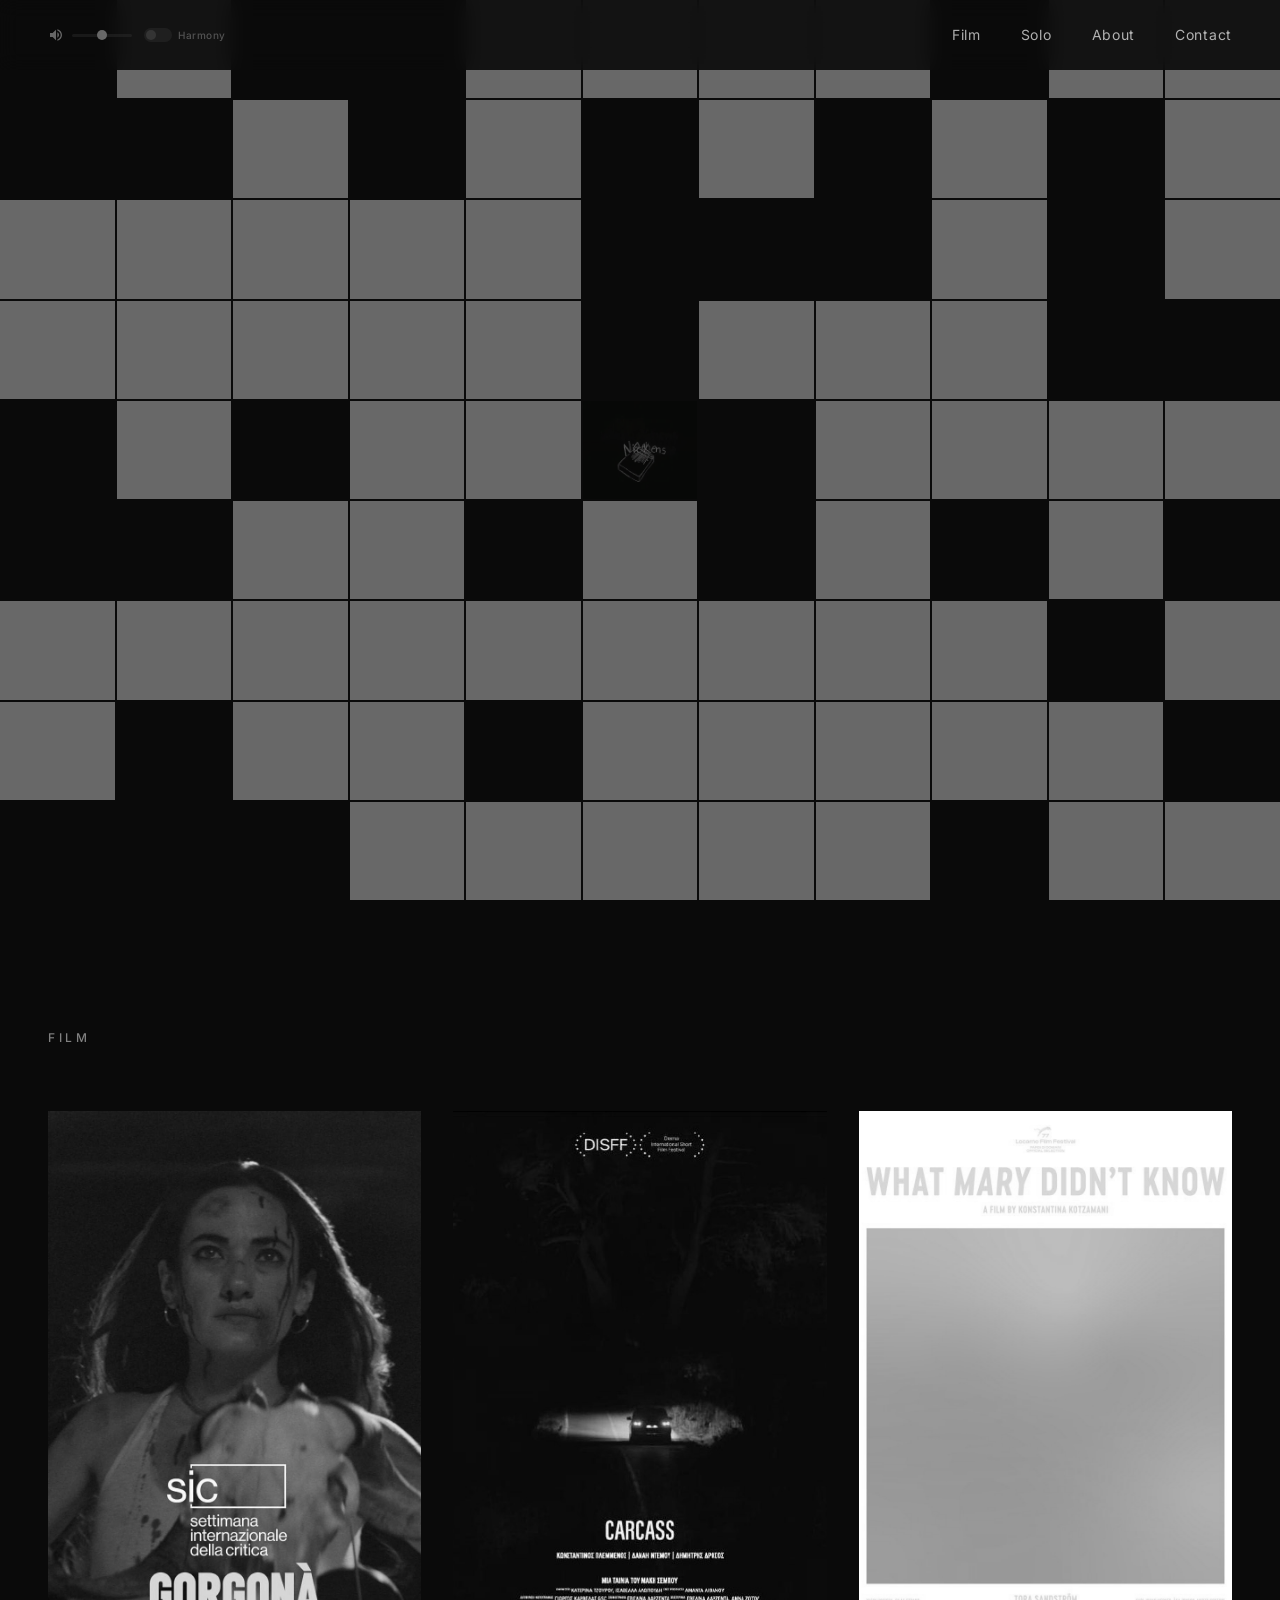
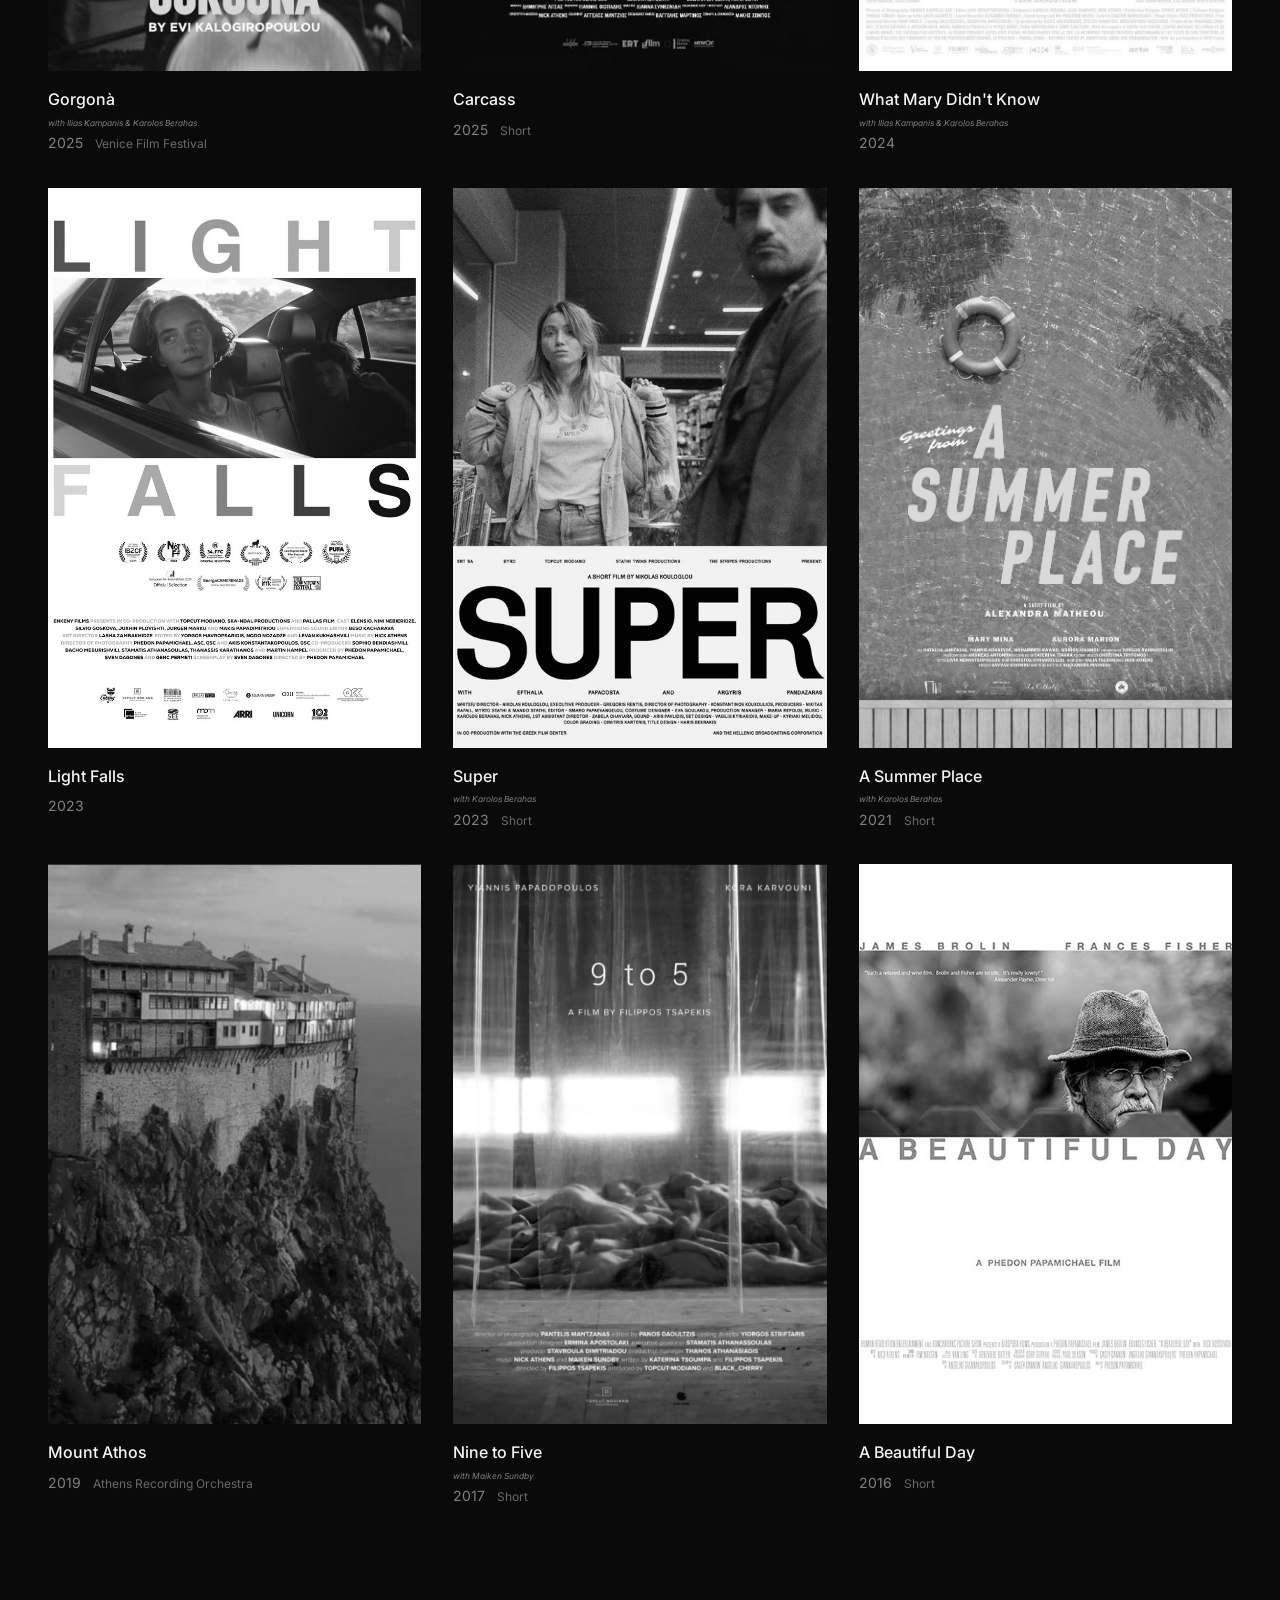
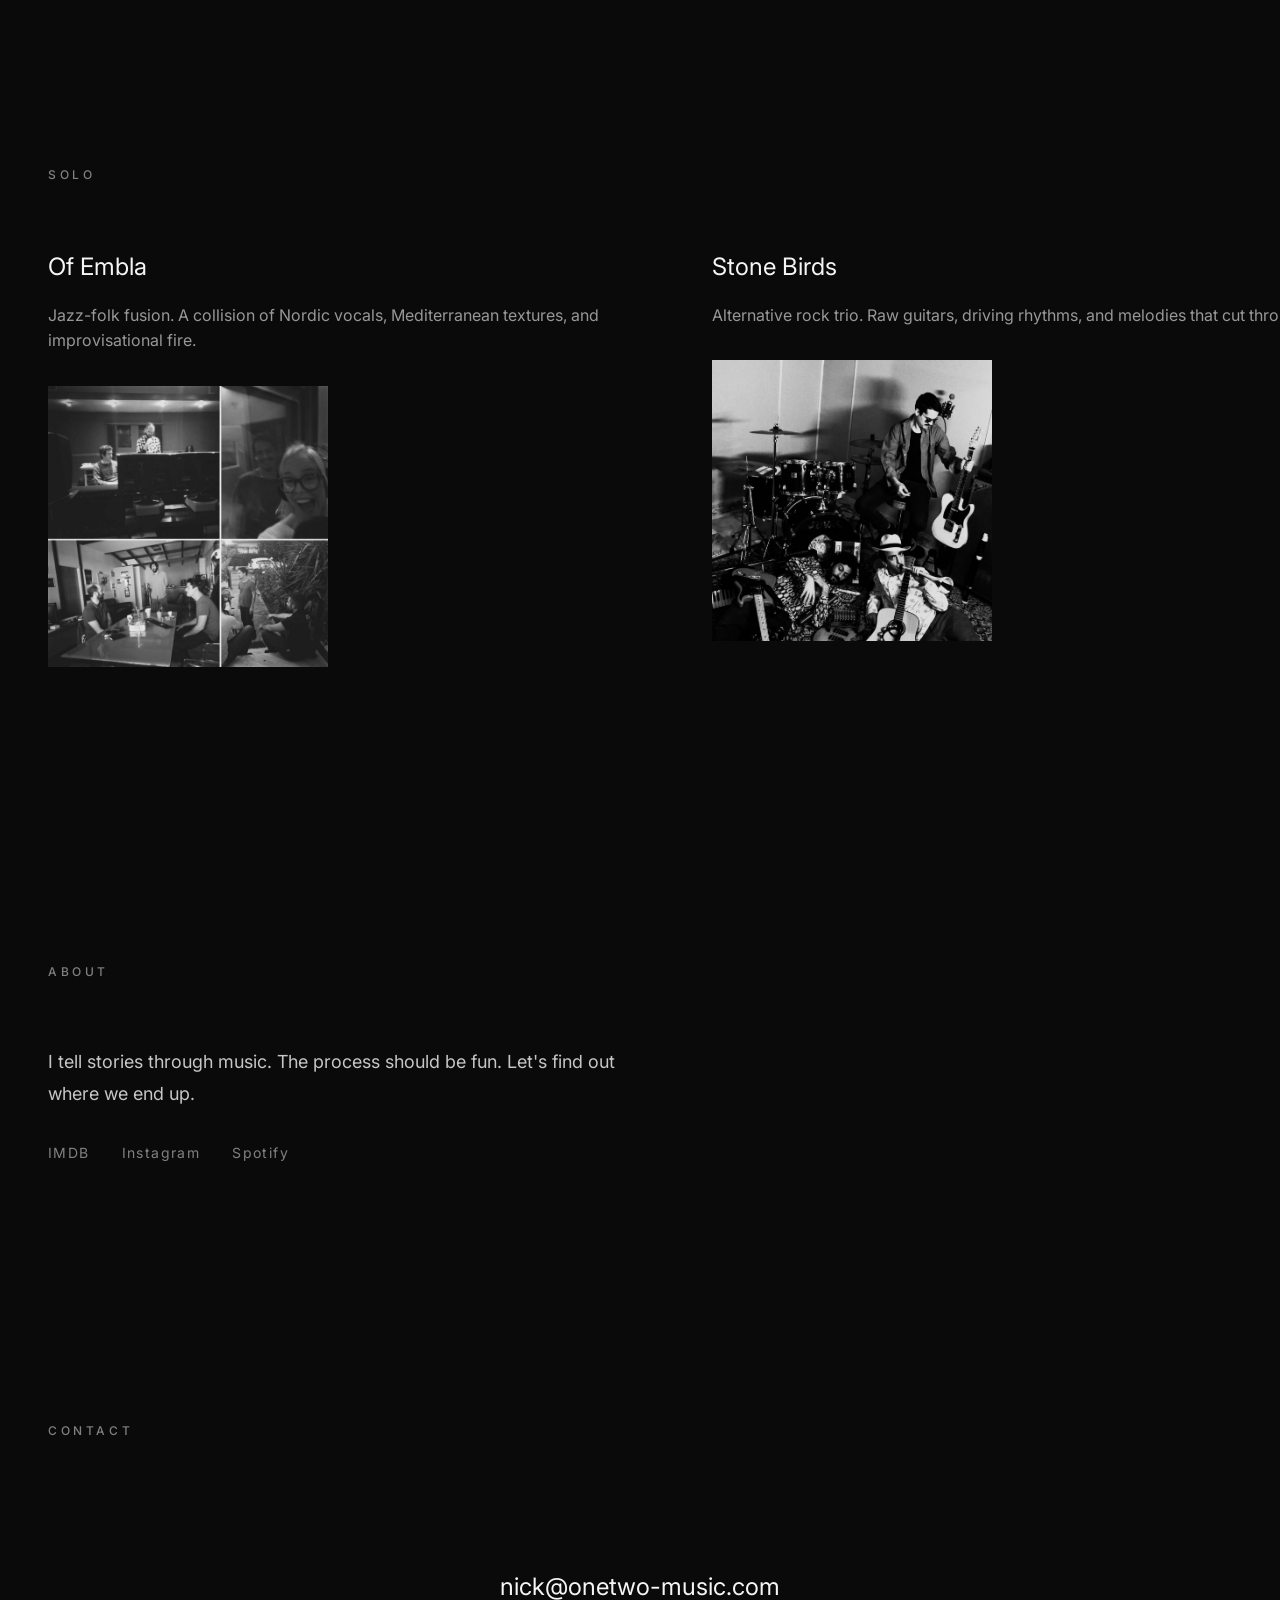
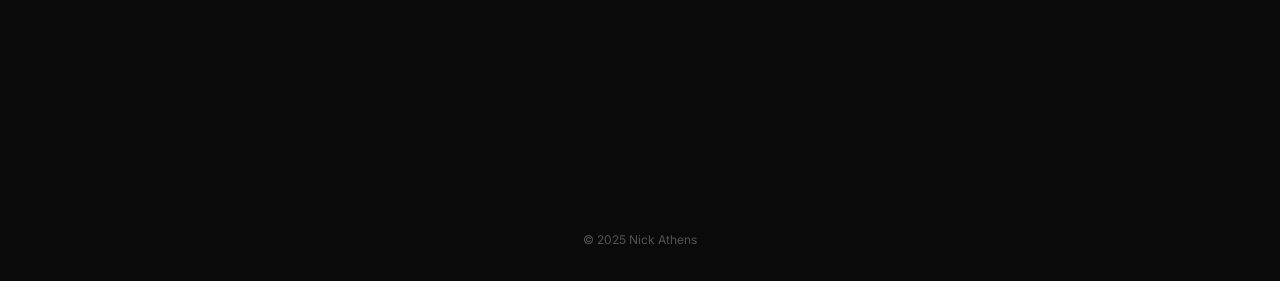
==== index.html @ d1081cd0 "Add mute toggle to volume icons Click speaker icon to mute/unmute for both synth and audio player. V" ====
<!DOCTYPE html>
<html lang="en">
<head>
    <meta charset="UTF-8">
    <meta name="viewport" content="width=device-width, initial-scale=1.0">
    <title>Nick Athens | Composer</title>

    <!-- Open Graph / Social Media Preview -->
    <meta property="og:title" content="Nick Athens | Composer">
    <meta property="og:description" content="Film composer and musician based in London">
    <meta property="og:image" content="https://nick-athens.com/images/og-image.png">
    <meta property="og:url" content="https://nick-athens.com">
    <meta property="og:type" content="website">
    <meta name="twitter:card" content="summary_large_image">

    <link rel="stylesheet" href="css/style.css">
    <link rel="preconnect" href="https://fonts.googleapis.com">
    <link rel="preconnect" href="https://fonts.gstatic.com" crossorigin>
    <link href="https://fonts.googleapis.com/css2?family=Inter:wght@300;400;500;600&display=swap" rel="stylesheet">
</head>
<body>
    <nav class="nav">
        <div class="synth-controls">
            <div class="synth-volume">
                <svg class="synth-volume-icon" id="synthVolumeIcon" viewBox="0 0 24 24" style="cursor: pointer">
                    <path class="speaker" d="M3 9v6h4l5 5V4L7 9H3z"/>
                    <path class="waves" d="M16.5 12c0-1.77-1.02-3.29-2.5-4.03v8.05c1.48-.73 2.5-2.25 2.5-4.02zM14 3.23v2.06c2.89.86 5 3.54 5 6.71s-2.11 5.85-5 6.71v2.06c4.01-.91 7-4.49 7-8.77s-2.99-7.86-7-8.77z"/>
                    <path class="muted" d="M16.5 12c0-1.77-1.02-3.29-2.5-4.03v2.21l2.45 2.45c.03-.2.05-.41.05-.63zm2.5 0c0 .94-.2 1.82-.54 2.64l1.51 1.51C20.63 14.91 21 13.5 21 12c0-4.28-2.99-7.86-7-8.77v2.06c2.89.86 5 3.54 5 6.71zM4.27 3L3 4.27 7.73 9H3v6h4l5 5v-6.73l4.25 4.25c-.67.52-1.42.93-2.25 1.18v2.06c1.38-.31 2.63-.95 3.69-1.81L19.73 21 21 19.73l-9-9L4.27 3zM12 4L9.91 6.09 12 8.18V4z" style="display:none"/>
                </svg>
                <input type="range" class="synth-volume-slider" id="synthVolumeSlider" min="0" max="100" value="50" title="Grid synth volume">
            </div>
            <label class="harmony-toggle" title="Smart Harmony - notes adapt to what's playing">
                <input type="checkbox" id="harmonyToggle">
                <span class="harmony-toggle-slider"></span>
                <span class="harmony-toggle-label">Harmony</span>
            </label>
        </div>
        <div class="nav-links">
            <a href="#film">Film</a>
            <a href="#solo">Solo</a>
            <a href="#about">About</a>
            <a href="#contact">Contact</a>
        </div>
        <button class="nav-toggle" aria-label="Toggle menu">
            <span></span>
            <span></span>
            <span></span>
        </button>
    </nav>

    <section class="hero" id="hero">
        <div class="hero-grid" id="heroGrid"></div>
    </section>

    <section class="section film" id="film">
        <h2 class="section-title">Film</h2>
        <div class="film-grid">
            <article class="film-card" data-year="2025" data-tracks='[{"title":"Dance","src":"audio/gorgona/01-dance.mp3"},{"title":"Hip Hop one","src":"audio/gorgona/02-hip-hop-one.mp3"},{"title":"Hip Hop two","src":"audio/gorgona/03-hip-hop-two.mp3"},{"title":"Vanilla","src":"audio/gorgona/04-vanilla.mp3"},{"title":"Bike Ride","src":"audio/gorgona/05-bike-ride.mp3"}]'>
                <div class="film-poster">
                    <img src="images/films/gorgona.jpg" alt="Gorgonà" onerror="this.src='images/placeholder.svg'">
                </div>
                <div class="film-info">
                    <h3>Gorgonà</h3>
                    <span class="film-collab">with Ilias Kampanis & Karolos Berahas</span>
                    <span class="film-year">2025</span>
                    <span class="film-note">Venice Film Festival</span>
                </div>
            </article>
            <article class="film-card" data-year="2025">
                <div class="film-poster">
                    <img src="images/films/carcass.jpg" alt="Carcass" onerror="this.src='images/placeholder.svg'">
                </div>
                <div class="film-info">
                    <h3>Carcass</h3>
                    <span class="film-year">2025</span>
                    <span class="film-note">Short</span>
                </div>
            </article>
            <article class="film-card" data-year="2024" data-tracks='[{"title":"What Mary Didnt Know OST","src":"audio/what-mary-didnt-know.mp3"}]'>
                <div class="film-poster">
                    <img src="images/films/what-mary-didnt-know.jpg" alt="What Mary Didn't Know" onerror="this.src='images/placeholder.svg'">
                </div>
                <div class="film-info">
                    <h3>What Mary Didn't Know</h3>
                    <span class="film-collab">with Ilias Kampanis & Karolos Berahas</span>
                    <span class="film-year">2024</span>
                </div>
            </article>
            <article class="film-card" data-year="2023" data-tracks='[{"title":"Two of Us","src":"audio/light-falls/01-two-of-us.mp3"},{"title":"Clara","src":"audio/light-falls/02-clara.mp3"},{"title":"One String","src":"audio/light-falls/03-one-string.mp3"},{"title":"Sandoor","src":"audio/light-falls/04-sandoor.mp3"},{"title":"Edge","src":"audio/light-falls/05-edge.mp3"},{"title":"Ela","src":"audio/light-falls/06-ela.mp3"},{"title":"Hangr","src":"audio/light-falls/07-hangr.mp3"},{"title":"Moj Hapsane","src":"audio/light-falls/08-moj-hapsane.mp3"}]'>
                <div class="film-poster">
                    <img src="images/films/light-falls.jpg" alt="Light Falls" onerror="this.src='images/placeholder.svg'">
                </div>
                <div class="film-info">
                    <h3>Light Falls</h3>
                    <span class="film-year">2023</span>
                </div>
            </article>
            <article class="film-card" data-year="2023" data-tracks='[{"title":"Super OST","src":"audio/super-ost.mp3"}]'>
                <div class="film-poster">
                    <img src="images/films/super.jpg" alt="Super" onerror="this.src='images/placeholder.svg'">
                </div>
                <div class="film-info">
                    <h3>Super</h3>
                    <span class="film-collab">with Karolos Berahas</span>
                    <span class="film-year">2023</span>
                    <span class="film-note">Short</span>
                </div>
            </article>
            <article class="film-card" data-year="2021" data-tracks='[{"title":"Crossroads (The Stone Birds)","src":"audio/a-summer-place/01-crossroads.mp3"}]'>
                <div class="film-poster">
                    <img src="images/films/a-summer-place.jpg" alt="A Summer Place" onerror="this.src='images/placeholder.svg'">
                </div>
                <div class="film-info">
                    <h3>A Summer Place</h3>
                    <span class="film-collab">with Karolos Berahas</span>
                    <span class="film-year">2021</span>
                    <span class="film-note">Short</span>
                </div>
            </article>
            <article class="film-card" data-year="2019" data-tracks='[{"title":"Mount Athos OST","src":"audio/athos-ost/01-mount-athos-ost.mp3"}]'>
                <div class="film-poster">
                    <img src="images/films/mount-athos.jpg" alt="Mount Athos" onerror="this.src='images/placeholder.svg'">
                </div>
                <div class="film-info">
                    <h3>Mount Athos</h3>
                    <span class="film-year">2019</span>
                    <span class="film-note">Athens Recording Orchestra</span>
                </div>
            </article>
            <article class="film-card" data-year="2017" data-tracks='[{"title":"9 to 5 OST","src":"audio/nine-to-five-ost/01-nine-to-five-ost.mp3"}]'>
                <div class="film-poster">
                    <img src="images/films/nine-to-five.jpg" alt="Nine to Five" onerror="this.src='images/placeholder.svg'">
                </div>
                <div class="film-info">
                    <h3>Nine to Five</h3>
                    <span class="film-collab">with Maiken Sundby</span>
                    <span class="film-year">2017</span>
                    <span class="film-note">Short</span>
                </div>
            </article>
            <article class="film-card" data-year="2016" data-tracks='[{"title":"A Beautiful Day OST","src":"audio/a-beautiful-day-ost.mp3"}]'>
                <div class="film-poster">
                    <img src="images/films/a-beautiful-day.jpg" alt="A Beautiful Day" onerror="this.src='images/placeholder.svg'">
                </div>
                <div class="film-info">
                    <h3>A Beautiful Day</h3>
                    <span class="film-year">2016</span>
                    <span class="film-note">Short</span>
                </div>
            </article>
        </div>
    </section>

    <section class="section solo" id="solo">
        <h2 class="section-title">Solo</h2>

        <div class="solo-projects-row">
            <div class="solo-project">
                <h3 class="subsection-title">Of Embla</h3>
                <p class="subsection-desc">Jazz-folk fusion. A collision of Nordic vocals, Mediterranean textures, and improvisational fire.</p>
                <div class="embla-photo" data-tracks='[{"title":"Walking Dead","src":"audio/of-embla/r-01-walking-dead.mp3"},{"title":"Without you","src":"audio/of-embla/r-02-without-you.mp3"},{"title":"5 Minutes","src":"audio/of-embla/r-03-5-minutes.mp3"},{"title":"Puppet","src":"audio/of-embla/r-04-puppet.mp3"},{"title":"Right Side of the Tracks","src":"audio/of-embla/r-05-right-side-of-the-tracks.mp3"},{"title":"Shadowplay","src":"audio/of-embla/r-06-shadowplay.mp3"}]' data-albums='[{"name":"R","tracks":[{"title":"Walking Dead","src":"audio/of-embla/r-01-walking-dead.mp3"},{"title":"Without you","src":"audio/of-embla/r-02-without-you.mp3"},{"title":"5 Minutes","src":"audio/of-embla/r-03-5-minutes.mp3"},{"title":"Puppet","src":"audio/of-embla/r-04-puppet.mp3"},{"title":"Right Side of the Tracks","src":"audio/of-embla/r-05-right-side-of-the-tracks.mp3"},{"title":"Shadowplay","src":"audio/of-embla/r-06-shadowplay.mp3"}]},{"name":"Phases","tracks":[{"title":"Into the Mountain","src":"audio/of-embla/phases-01-into-the-mountain.mp3"},{"title":"Burning Sea","src":"audio/of-embla/phases-02-burning-sea.mp3"},{"title":"Phases","src":"audio/of-embla/phases-03-phases.mp3"},{"title":"Steady","src":"audio/of-embla/phases-04-steady.mp3"},{"title":"Psychokinetic Superhero","src":"audio/of-embla/phases-05-psychokinetic-superhero.mp3"},{"title":"Here","src":"audio/of-embla/phases-06-here.mp3"},{"title":"Invisible","src":"audio/of-embla/phases-07-invisible.mp3"}]}]'>
                    <img src="images/of-embla.jpg" alt="Of Embla">
                </div>
            </div>

            <div class="solo-project">
                <h3 class="subsection-title">Stone Birds</h3>
                <p class="subsection-desc">Alternative rock trio. Raw guitars, driving rhythms, and melodies that cut through.</p>
                <div class="stone-birds-photo" data-tracks='[{"title":"Slowburn","src":"audio/stone-birds/01-slowburn.mp3"}]'>
                    <img src="images/stone-birds.jpg" alt="Stone Birds">
                </div>
            </div>
        </div>
    </section>

    <section class="section about" id="about">
        <h2 class="section-title">About</h2>
        <div class="about-content">
            <p>I tell stories through music. The process should be fun. Let's find out where we end up.</p>
            <div class="about-links">
                <a href="https://www.imdb.com/name/nm8362146/" target="_blank" rel="noopener">IMDB</a>
                <a href="https://www.instagram.com/nickathens/" target="_blank" rel="noopener">Instagram</a>
                <a href="#" target="_blank" rel="noopener">Spotify</a>
            </div>
        </div>
    </section>

    <section class="section contact" id="contact">
        <h2 class="section-title">Contact</h2>
        <div class="contact-content">
            <a href="mailto:nick@onetwo-music.com" class="contact-email">nick@onetwo-music.com</a>
        </div>
    </section>

    <footer class="footer">
        <span>&copy; 2025 Nick Athens</span>
    </footer>

    <!-- Audio Player -->
    <div class="audio-player" id="audioPlayer">
        <div class="audio-player-header">
            <span class="audio-player-project" id="audioPlayerProject">Film Score</span>
            <button class="audio-player-close" id="audioPlayerClose">&times;</button>
        </div>
        <div class="audio-player-track">
            <div class="audio-player-title" id="audioPlayerTitle">Track Title</div>
            <div class="audio-player-info" id="audioPlayerInfo">1 of 10</div>
            <div class="audio-player-progress" id="audioPlayerProgress">
                <div class="audio-player-progress-bar" id="audioPlayerProgressBar"></div>
            </div>
            <div class="audio-player-times">
                <span id="audioPlayerCurrent">0:00</span>
                <span id="audioPlayerDuration">0:00</span>
            </div>
            <div class="audio-player-controls">
                <button class="audio-player-btn prev-btn" id="audioPlayerPrev">
                    <svg viewBox="0 0 24 24"><path d="M6 6h2v12H6zm3.5 6l8.5 6V6z"/></svg>
                </button>
                <button class="audio-player-btn play-btn" id="audioPlayerPlay">
                    <svg viewBox="0 0 24 24" class="play-icon"><path d="M8 5v14l11-7z"/></svg>
                    <svg viewBox="0 0 24 24" class="pause-icon" style="display:none"><path d="M6 19h4V5H6v14zm8-14v14h4V5h-4z"/></svg>
                </button>
                <button class="audio-player-btn next-btn" id="audioPlayerNext">
                    <svg viewBox="0 0 24 24"><path d="M6 18l8.5-6L6 6v12zM16 6v12h2V6h-2z"/></svg>
                </button>
            </div>
            <div class="audio-player-volume">
                <svg class="volume-icon" id="playerVolumeIcon" viewBox="0 0 24 24" style="cursor: pointer">
                    <path class="speaker" d="M3 9v6h4l5 5V4L7 9H3z"/>
                    <path class="waves" d="M16.5 12c0-1.77-1.02-3.29-2.5-4.03v8.05c1.48-.73 2.5-2.25 2.5-4.02z"/>
                    <path class="muted" d="M16.5 12c0-1.77-1.02-3.29-2.5-4.03v2.21l2.45 2.45c.03-.2.05-.41.05-.63zm2.5 0c0 .94-.2 1.82-.54 2.64l1.51 1.51C20.63 14.91 21 13.5 21 12c0-4.28-2.99-7.86-7-8.77v2.06c2.89.86 5 3.54 5 6.71zM4.27 3L3 4.27 7.73 9H3v6h4l5 5v-6.73l4.25 4.25c-.67.52-1.42.93-2.25 1.18v2.06c1.38-.31 2.63-.95 3.69-1.81L19.73 21 21 19.73l-9-9L4.27 3zM12 4L9.91 6.09 12 8.18V4z" style="display:none"/>
                </svg>
                <input type="range" class="volume-slider" id="audioPlayerVolume" min="0" max="100" value="50">
            </div>
        </div>
        <div class="audio-player-playlist" id="audioPlayerPlaylist"></div>
    </div>
    <audio id="audioElement"></audio>

    <!-- Synth Manual (hidden until discovered) -->
    <div class="synth-manual" id="synthManual">
        <div class="synth-manual-content">
            <button class="synth-manual-close" id="synthManualClose">&times;</button>
            <h3>Grid Synth</h3>
            <p class="synth-manual-intro">You found the hidden synth. The grid plays orchestral tuning tones.</p>
            <div class="synth-manual-controls">
                <div class="synth-manual-item">
                    <span class="synth-manual-gesture">Click & Hold</span>
                    <span class="synth-manual-effect">Play note (sustains while held)</span>
                </div>
                <div class="synth-manual-item">
                    <span class="synth-manual-gesture">Drag Down</span>
                    <span class="synth-manual-effect">Close filter (darker tone)</span>
                </div>
                <div class="synth-manual-item">
                    <span class="synth-manual-gesture">Drag Up</span>
                    <span class="synth-manual-effect">Open filter (brighter tone)</span>
                </div>
                <div class="synth-manual-item">
                    <span class="synth-manual-gesture">Drag Left/Right</span>
                    <span class="synth-manual-effect">Pitch bend (5ths up/down)</span>
                </div>
            </div>
            <h4>Smart Harmony</h4>
            <div class="synth-manual-chords">
                <div class="synth-manual-item">
                    <span class="synth-manual-chord">Off (default)</span>
                    <span class="synth-manual-effect">Single notes only</span>
                </div>
                <div class="synth-manual-item">
                    <span class="synth-manual-chord">On</span>
                    <span class="synth-manual-effect">Notes build intelligent chords based on what's already playing</span>
                </div>
            </div>
            <p class="synth-manual-harmony-note">When Harmony is on: first note plays an open 5th. Subsequent notes adapt - same pitch family adds power, 5th relationships stack beautifully, complex textures simplify to single notes.</p>
            <p class="synth-manual-tip">Color follows sound: vertical = warmth, horizontal = brightness</p>
        </div>
    </div>

    <script src="js/main.js"></script>
</body>
</html>
---- css/style.css ----
*, *::before, *::after {
    margin: 0;
    padding: 0;
    box-sizing: border-box;
}

:root {
    --black: #0a0a0a;
    --white: #f5f5f5;
    --gray-dark: #1a1a1a;
    --gray-mid: #333;
    --gray-light: #666;
    --transition: 0.3s ease;
}

html {
    scroll-behavior: smooth;
}

body {
    font-family: 'Inter', -apple-system, BlinkMacSystemFont, sans-serif;
    background: var(--black);
    color: var(--white);
    line-height: 1.6;
    overflow-x: hidden;
}

/* Navigation */
.nav {
    position: fixed;
    top: 0;
    left: 0;
    right: 0;
    z-index: 1000;
    display: flex;
    justify-content: space-between;
    align-items: center;
    padding: 1.5rem 3rem;
    background: rgba(10, 10, 10, 0.9);
    backdrop-filter: blur(10px);
}

/* Synth Controls Container */
.synth-controls {
    display: flex;
    align-items: center;
    gap: 12px;
    opacity: 0.4;
    transition: opacity var(--transition);
}

.synth-controls:hover {
    opacity: 0.8;
}

/* Synth Volume Control */
.synth-volume {
    display: flex;
    align-items: center;
    gap: 8px;
}

/* Chord Toggle Button */
.chord-toggle {
    display: none;
    background: transparent;
    border: 1px solid var(--gray-mid);
    border-radius: 3px;
    padding: 2px 6px;
    cursor: pointer;
    transition: all var(--transition);
}

.chord-toggle:hover {
    border-color: var(--gray-light);
}

.chord-toggle.active {
    background: var(--gray-mid);
    border-color: var(--white);
}

.chord-toggle-label {
    font-size: 10px;
    color: var(--white);
    font-weight: 500;
    letter-spacing: 0.05em;
}

/* Harmony Toggle */
.harmony-toggle {
    display: flex;
    align-items: center;
    gap: 6px;
    cursor: pointer;
    user-select: none;
}

.harmony-toggle input {
    display: none;
}

.harmony-toggle-slider {
    width: 28px;
    height: 14px;
    background: var(--gray-mid);
    border-radius: 7px;
    position: relative;
    transition: background var(--transition);
}

.harmony-toggle-slider::after {
    content: '';
    position: absolute;
    width: 10px;
    height: 10px;
    background: var(--gray-light);
    border-radius: 50%;
    top: 2px;
    left: 2px;
    transition: all var(--transition);
}

.harmony-toggle input:checked + .harmony-toggle-slider {
    background: var(--white);
}

.harmony-toggle input:checked + .harmony-toggle-slider::after {
    left: 16px;
    background: var(--black);
}

.harmony-toggle-label {
    font-size: 10px;
    color: var(--white);
    font-weight: 500;
    letter-spacing: 0.05em;
    opacity: 0.7;
    transition: opacity var(--transition);
}

.harmony-toggle:hover .harmony-toggle-label {
    opacity: 1;
}

.synth-volume-icon {
    width: 16px;
    height: 16px;
    fill: var(--white);
    transition: opacity 0.15s;
}

.synth-volume-icon:hover {
    opacity: 0.7;
}

.synth-volume-slider {
    width: 60px;
    -webkit-appearance: none;
    appearance: none;
    height: 3px;
    background: var(--gray-mid);
    border-radius: 2px;
    cursor: pointer;
}

.synth-volume-slider::-webkit-slider-thumb {
    -webkit-appearance: none;
    appearance: none;
    width: 10px;
    height: 10px;
    background: var(--white);
    border-radius: 50%;
    cursor: pointer;
}

.synth-volume-slider::-moz-range-thumb {
    width: 10px;
    height: 10px;
    background: var(--white);
    border-radius: 50%;
    border: none;
    cursor: pointer;
}

.nav-logo {
    font-weight: 500;
    font-size: 0.875rem;
    letter-spacing: 0.2em;
}

.nav-links {
    display: flex;
    gap: 2.5rem;
}

.nav-links a {
    color: var(--white);
    text-decoration: none;
    font-size: 0.875rem;
    font-weight: 400;
    letter-spacing: 0.05em;
    opacity: 0.7;
    transition: opacity var(--transition);
}

.nav-links a:hover {
    opacity: 1;
}

.nav-toggle {
    display: none;
    flex-direction: column;
    gap: 5px;
    background: none;
    border: none;
    cursor: pointer;
    padding: 5px;
}

.nav-toggle span {
    width: 24px;
    height: 2px;
    background: var(--white);
    transition: var(--transition);
}

/* Hero Section */
.hero {
    height: 100vh;
    display: flex;
    align-items: center;
    justify-content: center;
    position: relative;
    overflow: hidden;
}

.hero-grid {
    position: absolute;
    inset: 0;
    display: grid;
    grid-template-columns: repeat(var(--cols, 12), 1fr);
    grid-template-rows: repeat(var(--rows, 8), 1fr);
    gap: 2px;
    opacity: 0.4;
}

.hero-grid .cell {
    background: var(--white);
    transition: opacity 0.5s ease;
}

.hero-grid .cell.off {
    opacity: 0;
}

.hero-grid .cell.logo-cell {
    background: #000;
    opacity: 1;
    display: flex;
    align-items: center;
    justify-content: center;
    padding: 0;
    overflow: hidden;
}

.hero-grid .cell.logo-cell .logo-img {
    width: 100%;
    height: 100%;
    object-fit: cover;
    object-position: center center;
    filter: invert(1);
}

/* Sections */
.section {
    padding: 8rem 3rem;
    max-width: 1400px;
    margin: 0 auto;
}

.section-title {
    font-size: 0.75rem;
    font-weight: 500;
    letter-spacing: 0.3em;
    text-transform: uppercase;
    margin-bottom: 4rem;
    opacity: 0.5;
}

/* Film Grid */
.film-grid {
    display: grid;
    grid-template-columns: repeat(auto-fill, minmax(280px, 1fr));
    gap: 2rem;
}

.film-card {
    position: relative;
    cursor: pointer;
    transition: transform var(--transition);
}

.film-card:hover {
    transform: translateY(-4px);
}

.film-poster {
    aspect-ratio: 2/3;
    overflow: hidden;
    background: var(--gray-dark);
    margin-bottom: 1rem;
}

.film-poster img {
    width: 100%;
    height: 100%;
    object-fit: cover;
    filter: grayscale(100%);
    transition: filter var(--transition);
}

.film-info h3 {
    font-size: 1rem;
    font-weight: 500;
    margin-bottom: 0.25rem;
}

.film-year {
    font-size: 0.875rem;
    opacity: 0.5;
}

.film-note {
    font-size: 0.75rem;
    opacity: 0.4;
    margin-left: 0.5rem;
}

.film-collab {
    display: block;
    font-size: 0.525rem;
    opacity: 0.5;
    font-style: italic;
    margin-top: 0.15rem;
}

/* Games Section */
.games-grid {
    display: grid;
    grid-template-columns: repeat(auto-fill, minmax(300px, 1fr));
    gap: 2rem;
}

.game-card {
    position: relative;
    cursor: pointer;
    transition: transform var(--transition);
}

.game-card:hover {
    transform: translateY(-4px);
}

.game-poster {
    aspect-ratio: 16/9;
    overflow: hidden;
    background: var(--gray-dark);
    margin-bottom: 1rem;
}

.game-poster img {
    width: 100%;
    height: 100%;
    object-fit: cover;
    filter: grayscale(100%);
    transition: filter var(--transition);
}

.game-card:hover .game-poster img {
    filter: grayscale(0%);
}

.game-info h3 {
    font-size: 1rem;
    font-weight: 500;
    margin-bottom: 0.25rem;
}

.game-role {
    font-size: 0.875rem;
    opacity: 0.5;
    display: block;
}

.game-status {
    font-size: 0.75rem;
    opacity: 0.4;
    display: block;
    margin-top: 0.25rem;
}

/* Solo Section */
.solo-projects-row {
    display: flex;
    gap: 4rem;
}

.solo-project {
    flex: 0 0 auto;
}

.solo-subsection {
    margin-bottom: 6rem;
}

.solo-subsection:last-child {
    margin-bottom: 0;
}

.subsection-title {
    font-size: 1.5rem;
    font-weight: 400;
    margin-bottom: 1rem;
}

.subsection-desc {
    font-size: 1rem;
    opacity: 0.6;
    max-width: 600px;
    margin-bottom: 2rem;
}

.embla-photo {
    margin-bottom: 2rem;
    width: 280px;
    cursor: pointer;
}

.embla-photo img {
    width: 100%;
    height: auto;
    object-fit: contain;
    filter: grayscale(100%);
    transition: filter var(--transition);
}

.embla-photo.playing img {
    filter: grayscale(0%);
}

.athos-ost-photo {
    margin-bottom: 2rem;
    width: 280px;
    cursor: pointer;
}

.athos-ost-photo img {
    width: 100%;
    height: auto;
    object-fit: contain;
    filter: grayscale(100%);
    transition: filter var(--transition);
}

.athos-ost-photo.playing img {
    filter: grayscale(0%);
}

.stone-birds-photo {
    margin-bottom: 2rem;
    width: 280px;
    cursor: pointer;
}

.stone-birds-photo img {
    width: 100%;
    height: auto;
    object-fit: contain;
    filter: grayscale(100%);
    transition: filter var(--transition);
}

.stone-birds-photo.playing img {
    filter: grayscale(0%);
}

.video-grid {
    display: grid;
    grid-template-columns: repeat(auto-fill, minmax(400px, 1fr));
    gap: 1.5rem;
}

.video-placeholder {
    aspect-ratio: 16/9;
    background: var(--gray-dark);
    display: flex;
    align-items: center;
    justify-content: center;
    opacity: 0.3;
    font-size: 0.875rem;
}

.video-embed {
    aspect-ratio: 16/9;
    width: 100%;
}

.video-embed iframe {
    width: 100%;
    height: 100%;
    border: none;
}

/* About Section */
.about-content {
    max-width: 600px;
}

.about-content p {
    font-size: 1.125rem;
    line-height: 1.8;
    margin-bottom: 1.5rem;
    opacity: 0.8;
}

.about-links {
    display: flex;
    gap: 2rem;
    margin-top: 2rem;
}

.about-links a {
    color: var(--white);
    text-decoration: none;
    font-size: 0.875rem;
    letter-spacing: 0.1em;
    opacity: 0.5;
    transition: opacity var(--transition);
}

.about-links a:hover {
    opacity: 1;
}

/* Contact Section */
.contact-content {
    text-align: center;
    padding: 4rem 0;
}

.contact-content p {
    font-size: 1rem;
    opacity: 0.6;
    margin-bottom: 1.5rem;
}

.contact-email {
    font-size: 1.5rem;
    color: var(--white);
    text-decoration: none;
    font-weight: 400;
    transition: opacity var(--transition);
}

.contact-email:hover {
    opacity: 0.7;
}

/* Footer */
.footer {
    padding: 2rem 3rem;
    text-align: center;
    font-size: 0.75rem;
    opacity: 0.3;
}

/* Synth Manual Modal */
.synth-manual {
    position: fixed;
    top: 0;
    left: 0;
    right: 0;
    bottom: 0;
    background: rgba(0, 0, 0, 0.9);
    z-index: 2000;
    display: none;
    align-items: center;
    justify-content: center;
    opacity: 0;
    transition: opacity 0.3s ease;
}

.synth-manual.active {
    display: flex;
    opacity: 1;
}

.synth-manual-content {
    background: var(--gray-dark);
    border: 1px solid var(--gray-mid);
    border-radius: 8px;
    padding: 24px 32px;
    max-width: 400px;
    width: 90%;
    position: relative;
}

.synth-manual-close {
    position: absolute;
    top: 12px;
    right: 16px;
    background: none;
    border: none;
    color: var(--white);
    font-size: 24px;
    cursor: pointer;
    opacity: 0.5;
    transition: opacity 0.2s;
}

.synth-manual-close:hover {
    opacity: 1;
}

.synth-manual h3 {
    font-size: 1rem;
    font-weight: 500;
    margin-bottom: 8px;
    letter-spacing: 0.1em;
}

.synth-manual h4 {
    font-size: 0.75rem;
    font-weight: 500;
    margin: 16px 0 8px;
    opacity: 0.7;
    letter-spacing: 0.1em;
}

.synth-manual-intro {
    font-size: 0.75rem;
    opacity: 0.6;
    margin-bottom: 16px;
}

.synth-manual-controls,
.synth-manual-chords {
    display: flex;
    flex-direction: column;
    gap: 6px;
}

.synth-manual-item {
    display: flex;
    justify-content: space-between;
    align-items: center;
    font-size: 0.7rem;
}

.synth-manual-gesture,
.synth-manual-chord {
    color: var(--white);
    font-weight: 500;
}

.synth-manual-effect {
    opacity: 0.5;
    text-align: right;
}

.synth-manual-tip {
    font-size: 0.65rem;
    opacity: 0.4;
    margin-top: 16px;
    font-style: italic;
}

.synth-manual-harmony-note {
    font-size: 0.6rem;
    opacity: 0.5;
    margin-top: 8px;
    line-height: 1.4;
}

/* Mobile */
@media (max-width: 768px) {
    .nav {
        padding: 1rem 1.5rem;
    }

    .synth-controls {
        opacity: 0.3;
    }

    .synth-volume-slider {
        width: 40px;
    }

    .harmony-toggle-slider {
        width: 24px;
        height: 12px;
    }

    .harmony-toggle-slider::after {
        width: 8px;
        height: 8px;
    }

    .harmony-toggle input:checked + .harmony-toggle-slider::after {
        left: 14px;
    }

    .harmony-toggle-label {
        font-size: 9px;
    }

    .nav-links {
        display: none;
        position: absolute;
        top: 100%;
        left: 0;
        right: 0;
        flex-direction: column;
        background: var(--black);
        padding: 2rem;
        gap: 1.5rem;
    }

    .nav-links.active {
        display: flex;
    }

    .nav-toggle {
        display: flex;
    }

    .section {
        padding: 4rem 1.5rem;
    }

    .film-grid {
        grid-template-columns: repeat(2, 1fr);
        gap: 1rem;
    }

    .video-grid {
        grid-template-columns: 1fr;
    }

    .hero-grid {
        --cols: 6;
        --rows: 10;
    }

    .solo-projects-row {
        flex-direction: column;
        gap: 3rem;
    }
}

@media (max-width: 480px) {
    .film-grid {
        grid-template-columns: 1fr;
    }
}

/* Audio Player */
.audio-player {
    position: fixed;
    bottom: 20px;
    right: 20px;
    width: 360px;
    background: var(--gray-dark);
    border-radius: 8px;
    overflow: hidden;
    box-shadow: 0 4px 20px rgba(0, 0, 0, 0.5);
    z-index: 999;
    display: none;
    transform: translateY(20px);
    opacity: 0;
    transition: transform 0.3s ease, opacity 0.3s ease;
}

.audio-player.active {
    display: block;
    transform: translateY(0);
    opacity: 1;
}

.audio-player-header {
    display: flex;
    justify-content: space-between;
    align-items: center;
    padding: 12px 16px;
    background: var(--black);
    border-bottom: 1px solid var(--gray-mid);
}

.audio-player-project {
    font-size: 0.75rem;
    font-weight: 500;
    letter-spacing: 0.1em;
    text-transform: uppercase;
    opacity: 0.5;
}

.audio-player-close {
    width: 24px;
    height: 24px;
    background: transparent;
    border: none;
    color: var(--white);
    font-size: 20px;
    line-height: 1;
    cursor: pointer;
    opacity: 0.5;
    transition: opacity 0.2s ease;
}

.audio-player-close:hover {
    opacity: 1;
}

.audio-player-track {
    padding: 16px;
}

.audio-player-title {
    font-size: 1rem;
    font-weight: 500;
    margin-bottom: 4px;
    white-space: nowrap;
    overflow: hidden;
    text-overflow: ellipsis;
}

.audio-player-info {
    font-size: 0.75rem;
    opacity: 0.5;
    margin-bottom: 16px;
}

.audio-player-progress {
    position: relative;
    height: 4px;
    background: var(--gray-mid);
    border-radius: 2px;
    cursor: pointer;
    margin-bottom: 8px;
}

.audio-player-progress-bar {
    height: 100%;
    background: var(--white);
    border-radius: 2px;
    width: 0%;
    transition: width 0.1s linear;
}

.audio-player-progress:hover .audio-player-progress-bar {
    background: #fff;
}

.audio-player-times {
    display: flex;
    justify-content: space-between;
    font-size: 0.625rem;
    opacity: 0.4;
    font-family: monospace;
    margin-bottom: 16px;
}

.audio-player-controls {
    display: flex;
    align-items: center;
    justify-content: center;
    gap: 16px;
}

.audio-player-btn {
    background: transparent;
    border: none;
    color: var(--white);
    cursor: pointer;
    padding: 8px;
    opacity: 0.7;
    transition: opacity 0.2s ease;
}

.audio-player-btn:hover {
    opacity: 1;
}

.audio-player-btn svg {
    width: 20px;
    height: 20px;
    fill: currentColor;
}

.audio-player-btn.play-btn svg {
    width: 32px;
    height: 32px;
}

.audio-player-volume {
    display: flex;
    align-items: center;
    gap: 8px;
    margin-top: 12px;
    padding-top: 12px;
    border-top: 1px solid var(--gray-mid);
}

.audio-player-volume .volume-icon {
    width: 18px;
    height: 18px;
    fill: var(--white);
    opacity: 0.5;
    transition: opacity 0.15s;
}

.audio-player-volume .volume-icon:hover {
    opacity: 1;
}

.audio-player-volume .volume-slider {
    flex: 1;
    -webkit-appearance: none;
    appearance: none;
    height: 4px;
    background: var(--gray-mid);
    border-radius: 2px;
    cursor: pointer;
}

.audio-player-volume .volume-slider::-webkit-slider-thumb {
    -webkit-appearance: none;
    appearance: none;
    width: 12px;
    height: 12px;
    background: var(--white);
    border-radius: 50%;
    cursor: pointer;
}

.audio-player-volume .volume-slider::-moz-range-thumb {
    width: 12px;
    height: 12px;
    background: var(--white);
    border-radius: 50%;
    border: none;
    cursor: pointer;
}

.audio-player-playlist {
    max-height: 200px;
    overflow-y: auto;
    border-top: 1px solid var(--gray-mid);
}

.audio-player-playlist-item {
    display: flex;
    align-items: center;
    padding: 10px 16px;
    cursor: pointer;
    transition: background 0.2s ease;
    gap: 12px;
}

.audio-player-playlist-item:hover {
    background: rgba(255, 255, 255, 0.05);
}

.audio-player-playlist-item.active {
    background: rgba(255, 255, 255, 0.1);
}

.audio-player-playlist-num {
    font-size: 0.75rem;
    opacity: 0.3;
    width: 20px;
    text-align: center;
}

.audio-player-playlist-item.active .audio-player-playlist-num {
    opacity: 1;
}

.audio-player-playlist-name {
    flex: 1;
    font-size: 0.875rem;
    white-space: nowrap;
    overflow: hidden;
    text-overflow: ellipsis;
}

.audio-player-playlist-duration {
    font-size: 0.75rem;
    opacity: 0.4;
    font-family: monospace;
}

/* Active film card (selected) */
.film-card.playing .film-poster img {
    filter: grayscale(0%);
}

.film-card.playing::after {
    content: '';
    position: absolute;
    inset: 0;
    border: 2px solid var(--white);
    pointer-events: none;
}

@media (max-width: 480px) {
    .audio-player {
        width: calc(100% - 40px);
        left: 20px;
        right: 20px;
    }

    .audio-player-playlist {
        max-height: 150px;
    }
}
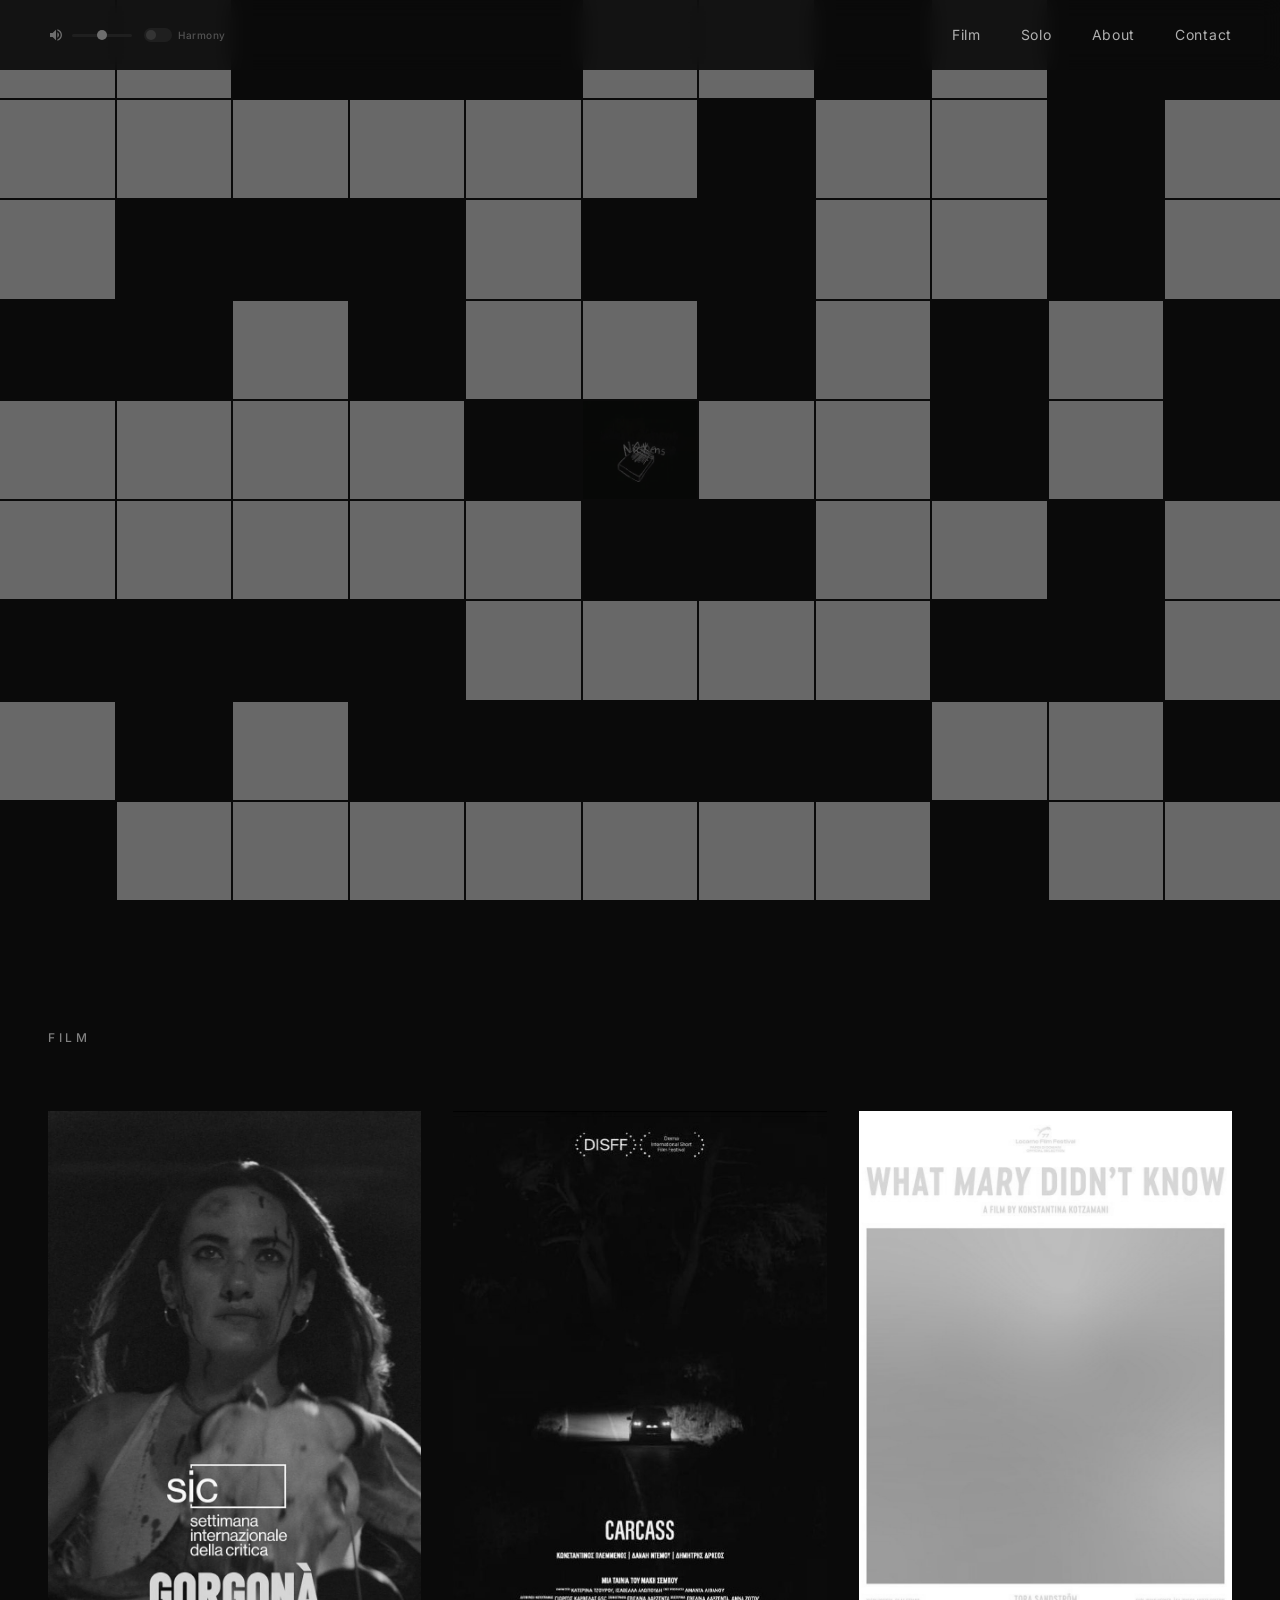
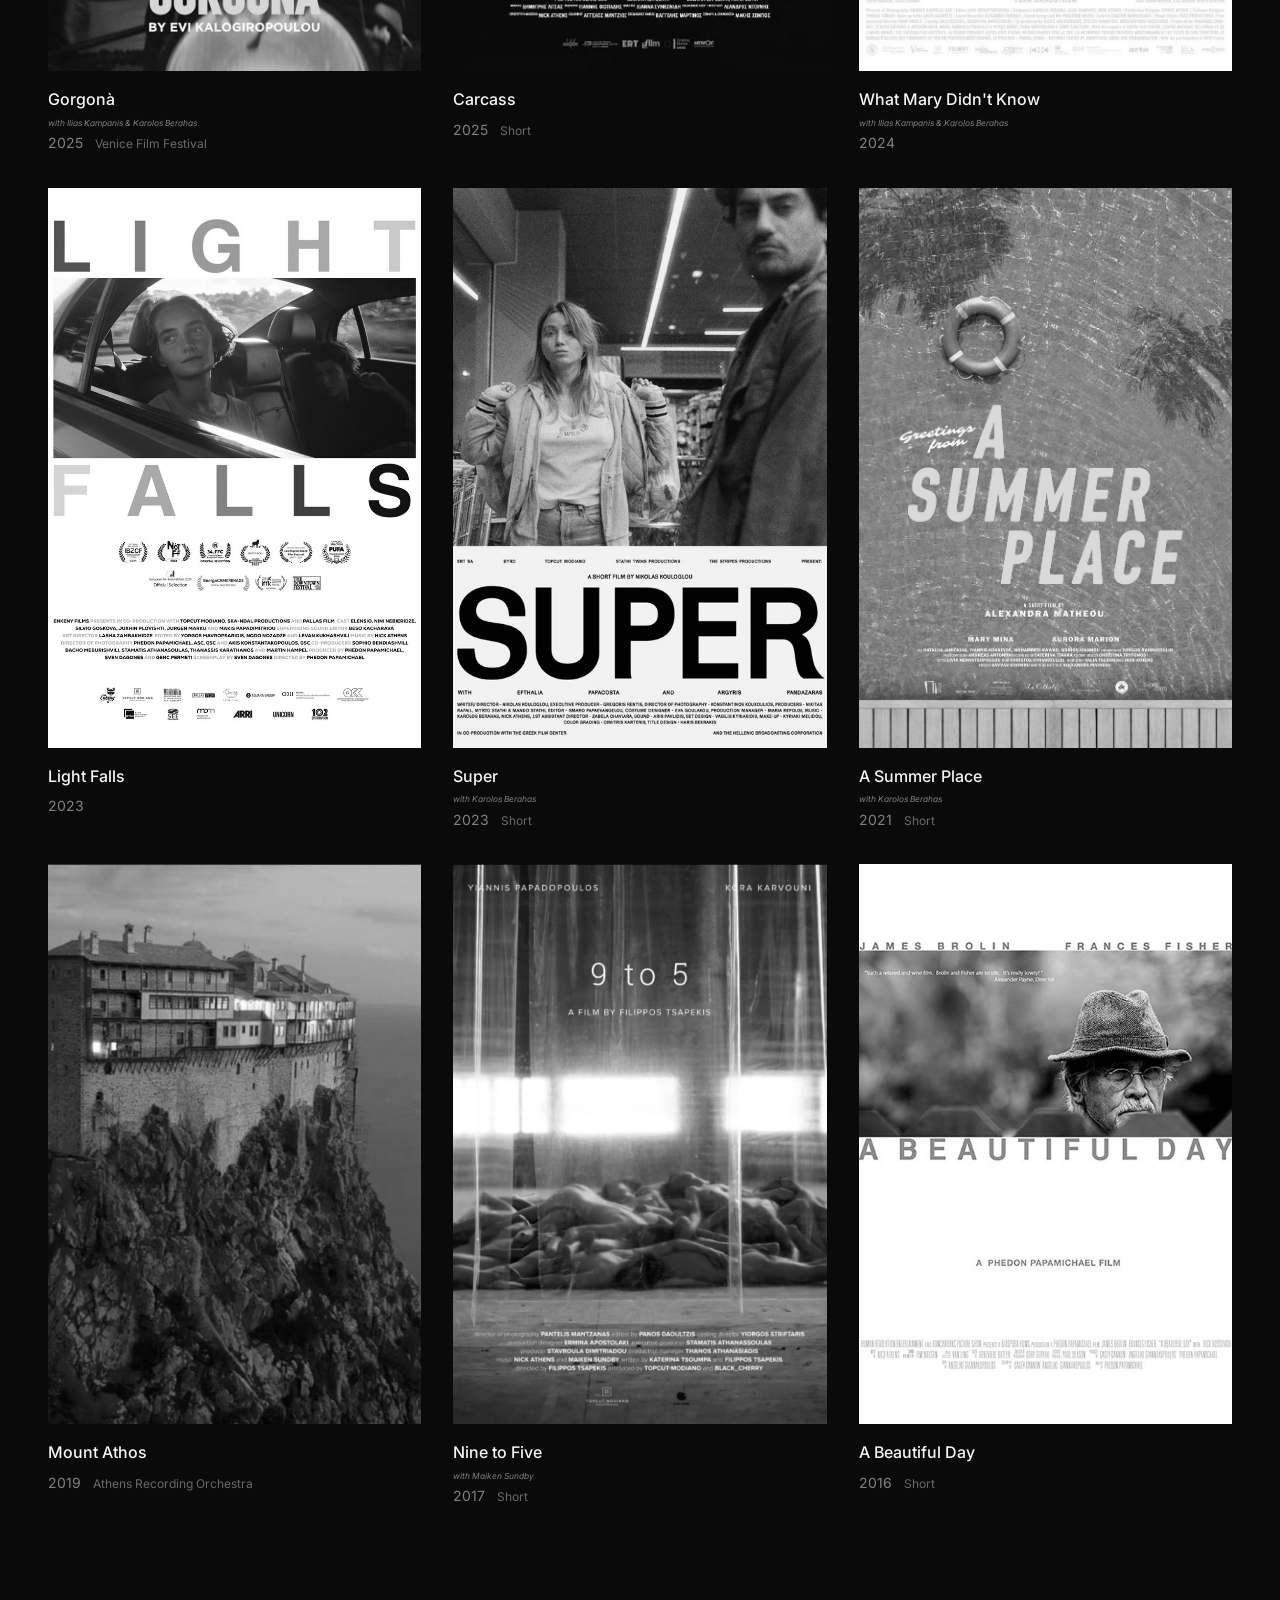
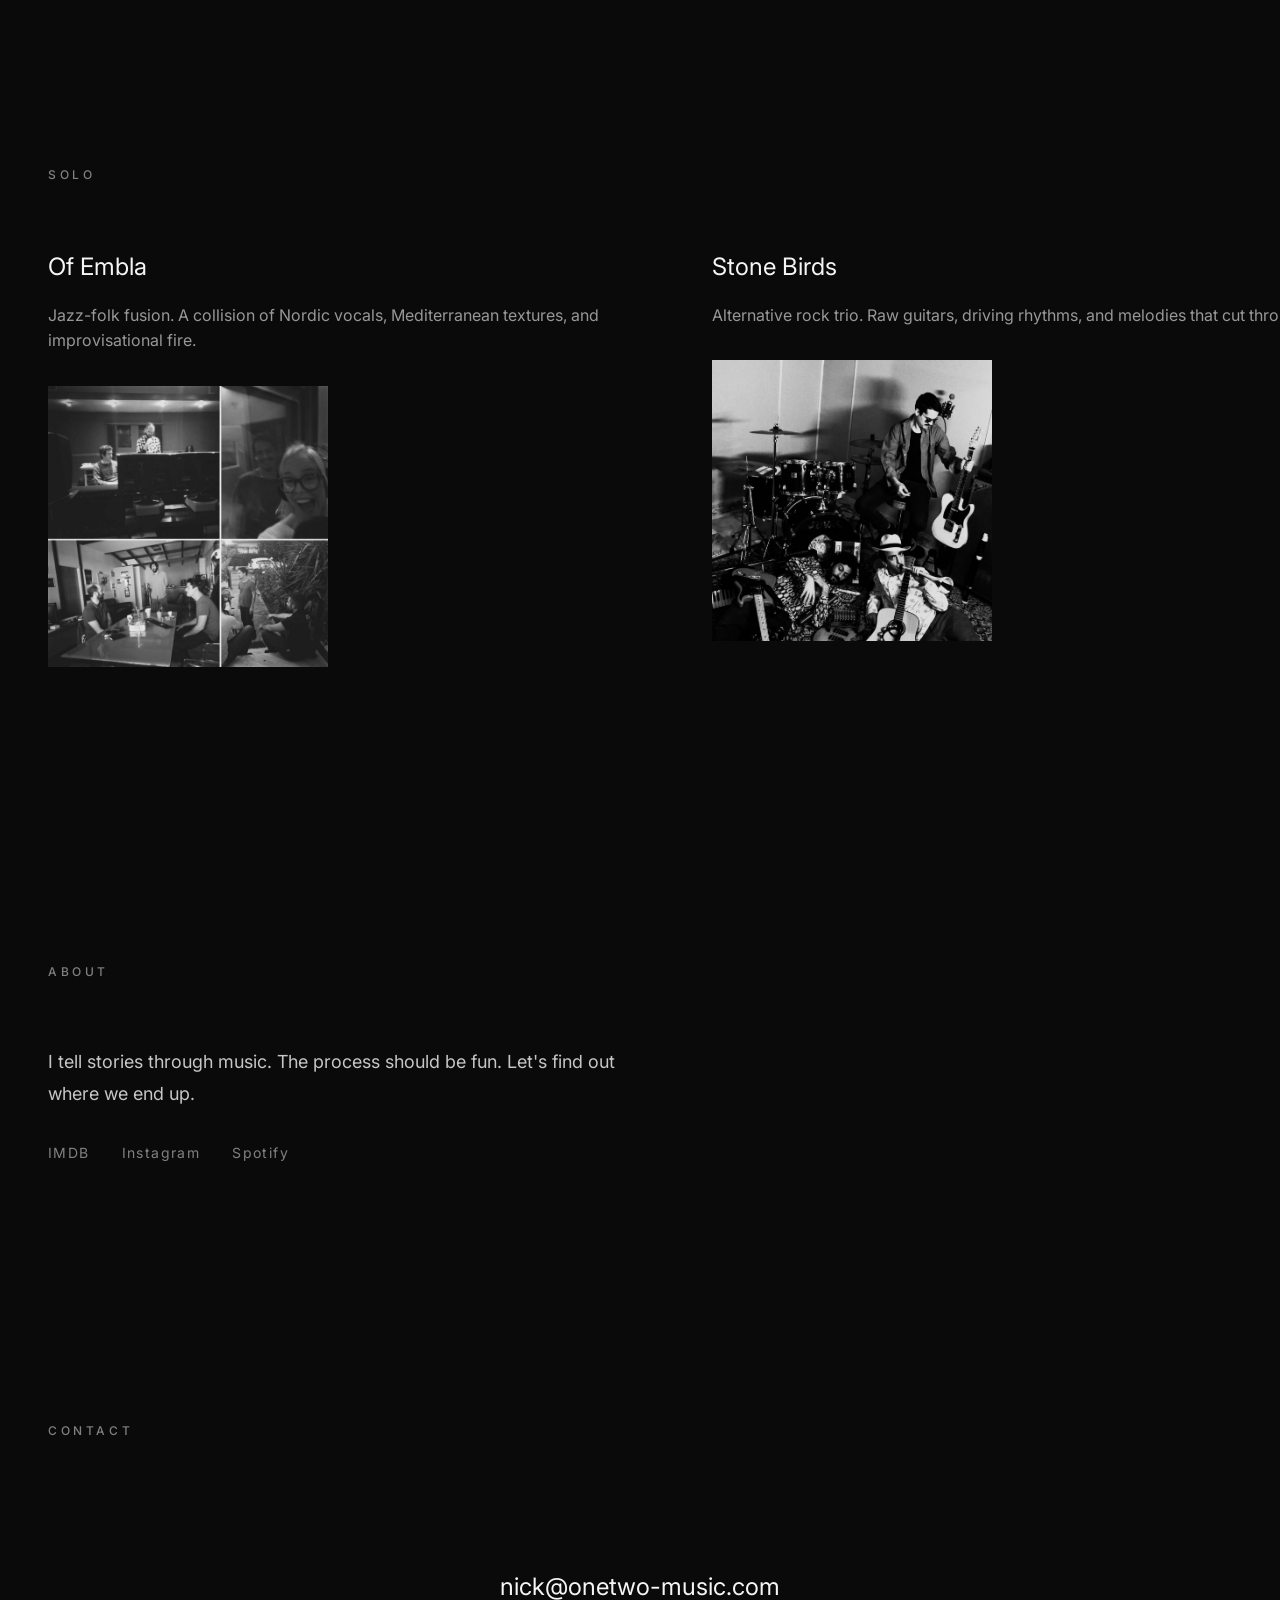
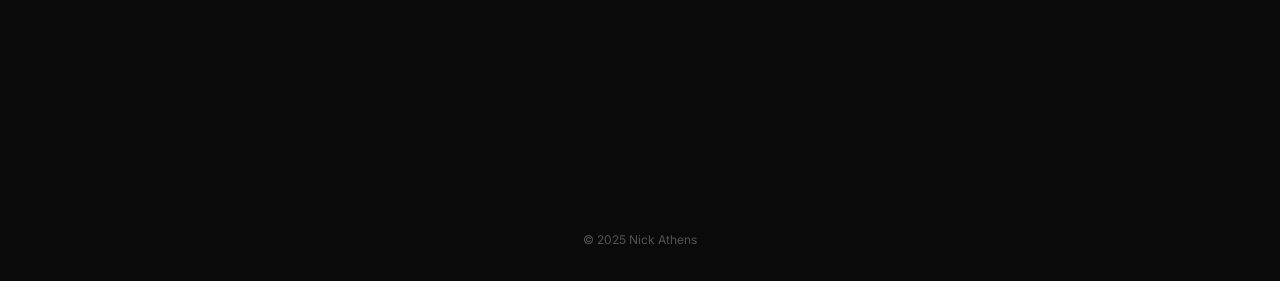
==== commit 37001c55: "Add Carcass soundtrack Co-Authored-By: Claude Opus 4.5 <noreply@anthropic.com>" ====
--- a/index.html
+++ b/index.html
@@ -66,7 +66,7 @@
                     <span class="film-note">Venice Film Festival</span>
                 </div>
             </article>
-            <article class="film-card" data-year="2025">
+            <article class="film-card" data-year="2025" data-tracks='[{"title":"Carcass OST","src":"audio/carcass-soundtrack.mp3"}]'>
                 <div class="film-poster">
                     <img src="images/films/carcass.jpg" alt="Carcass" onerror="this.src='images/placeholder.svg'">
                 </div>
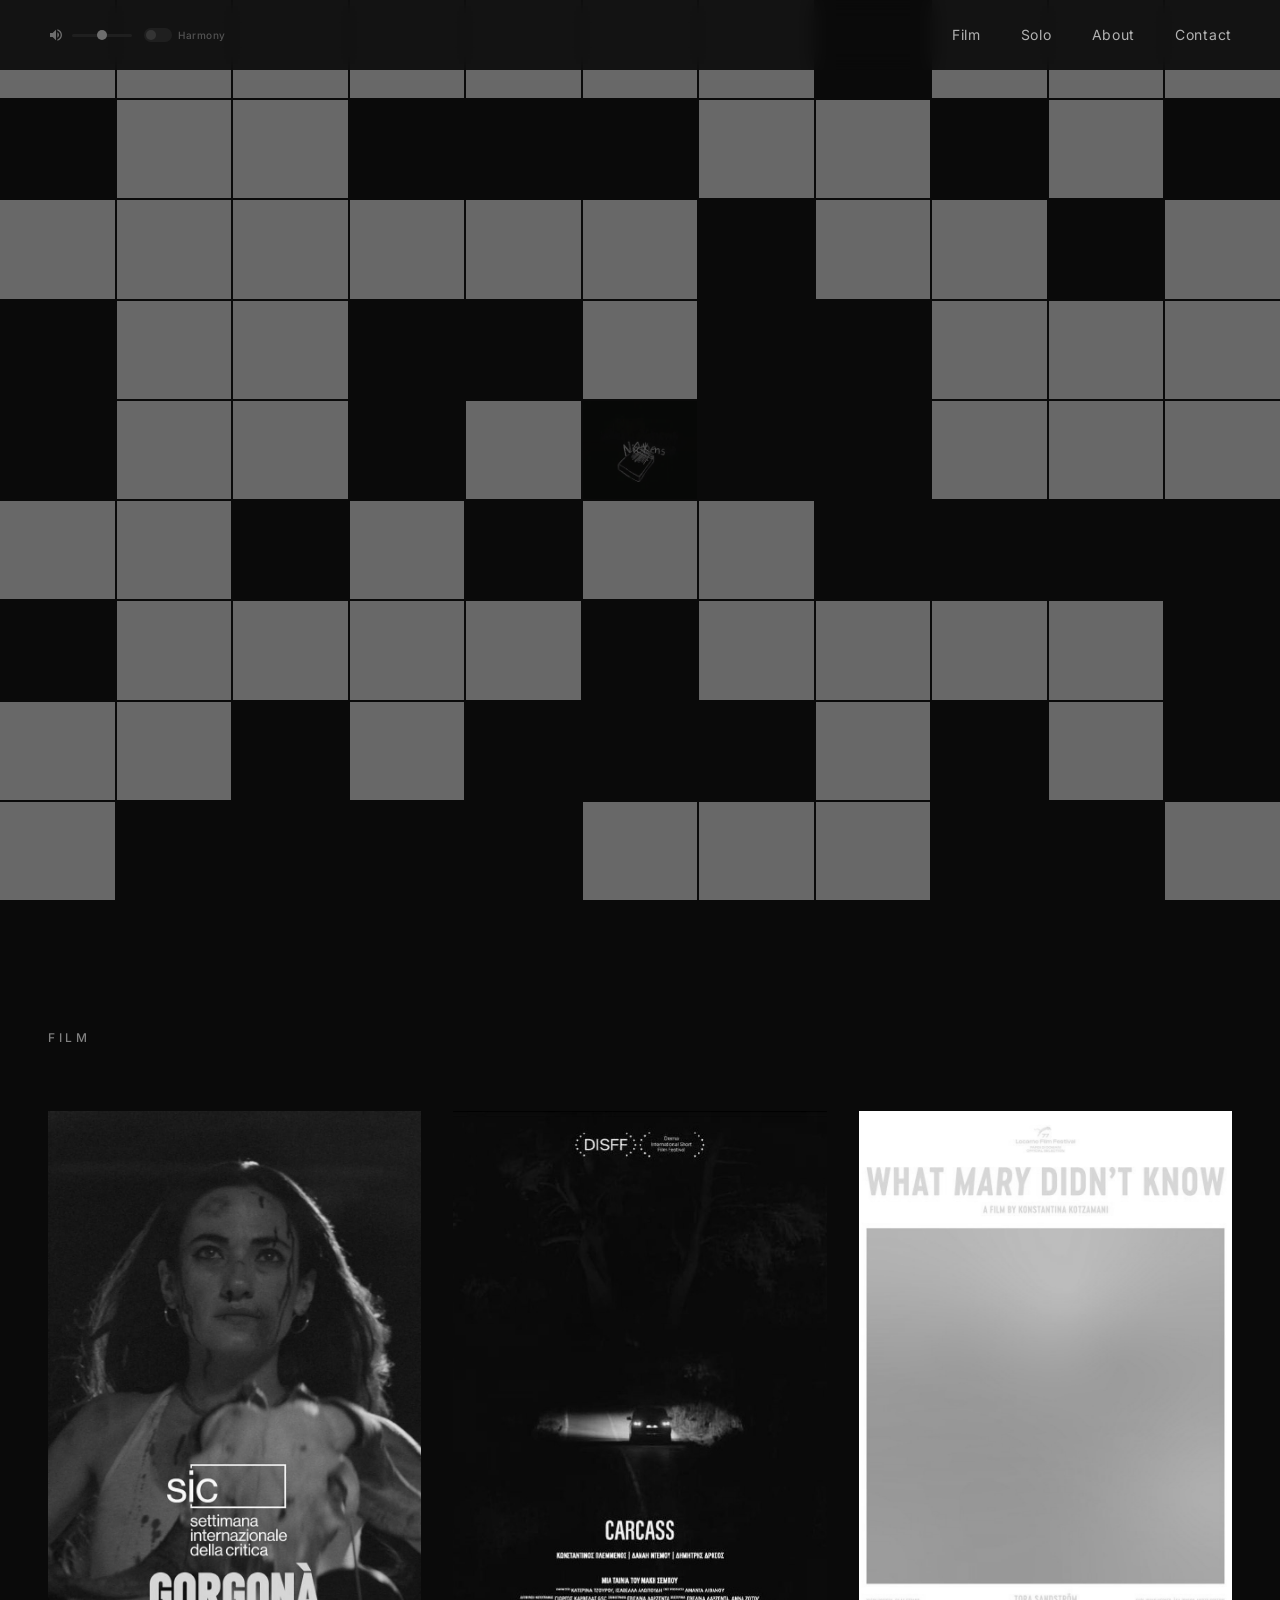
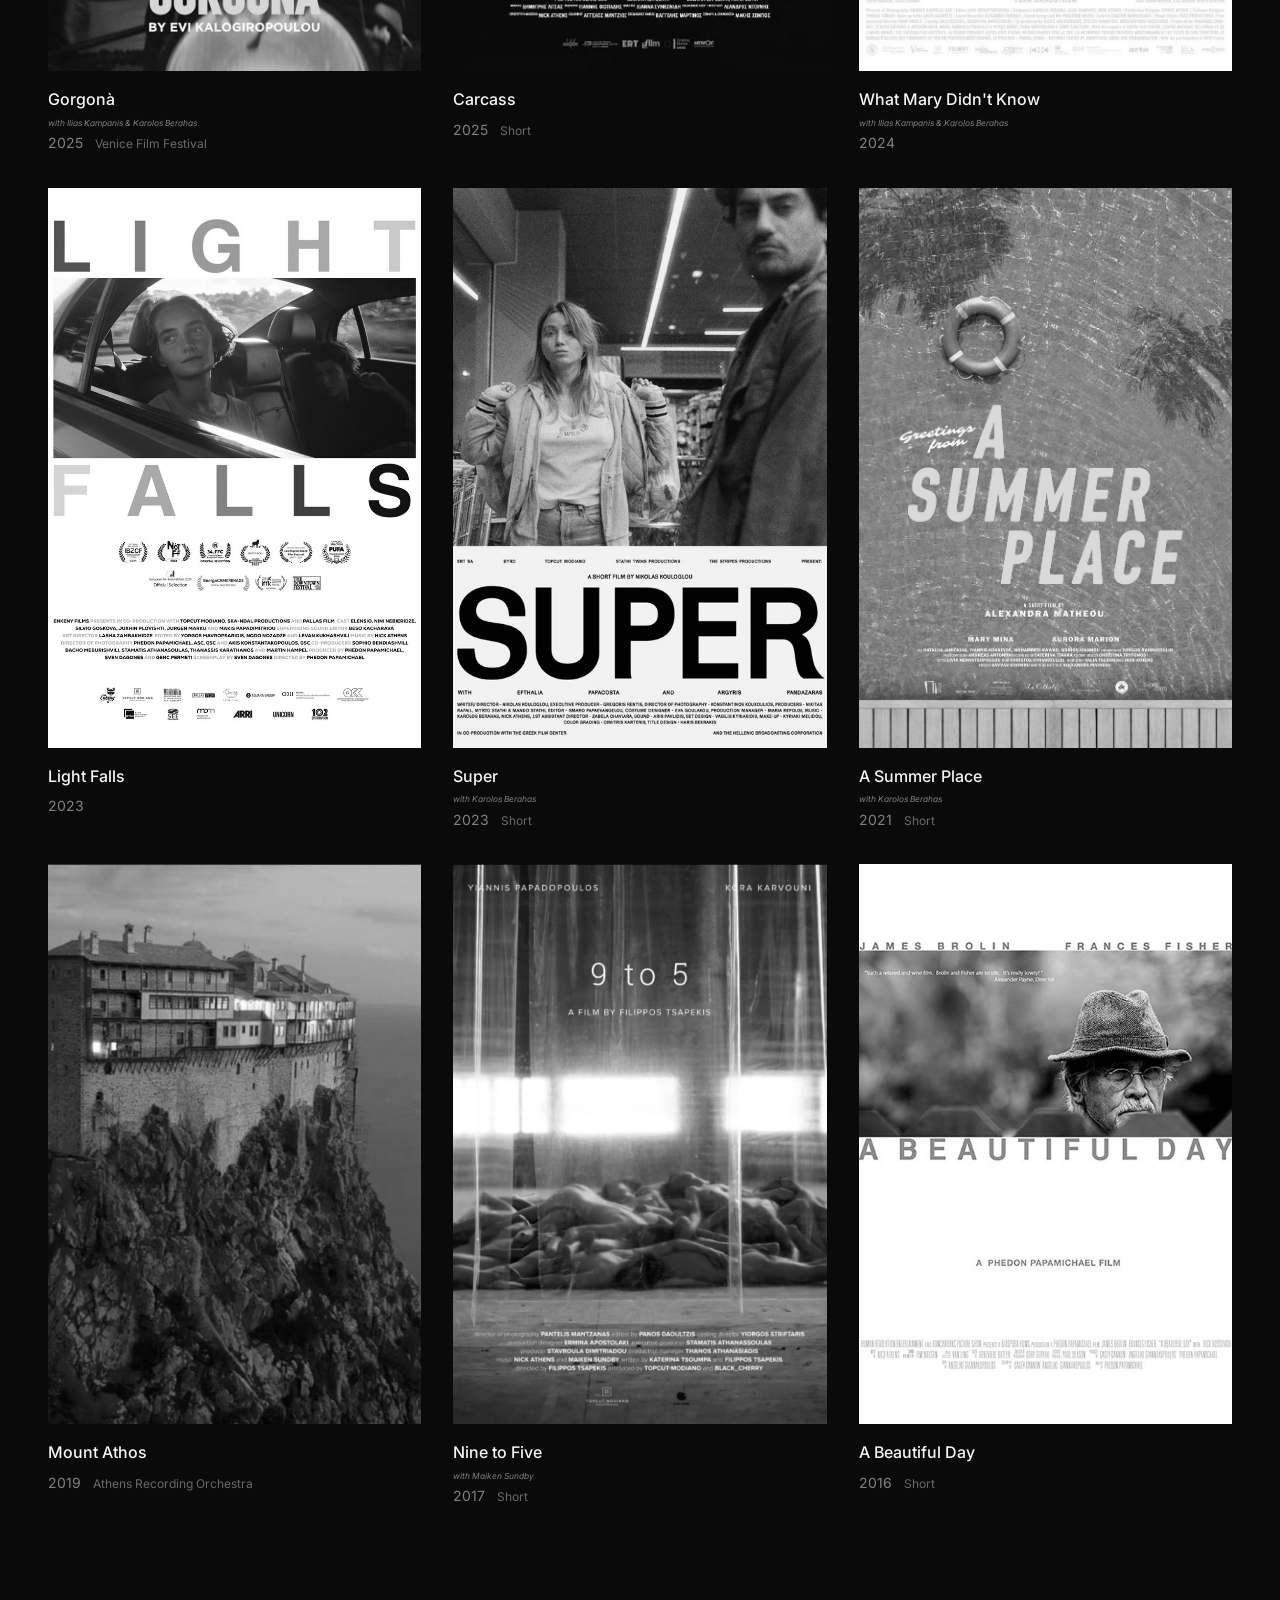
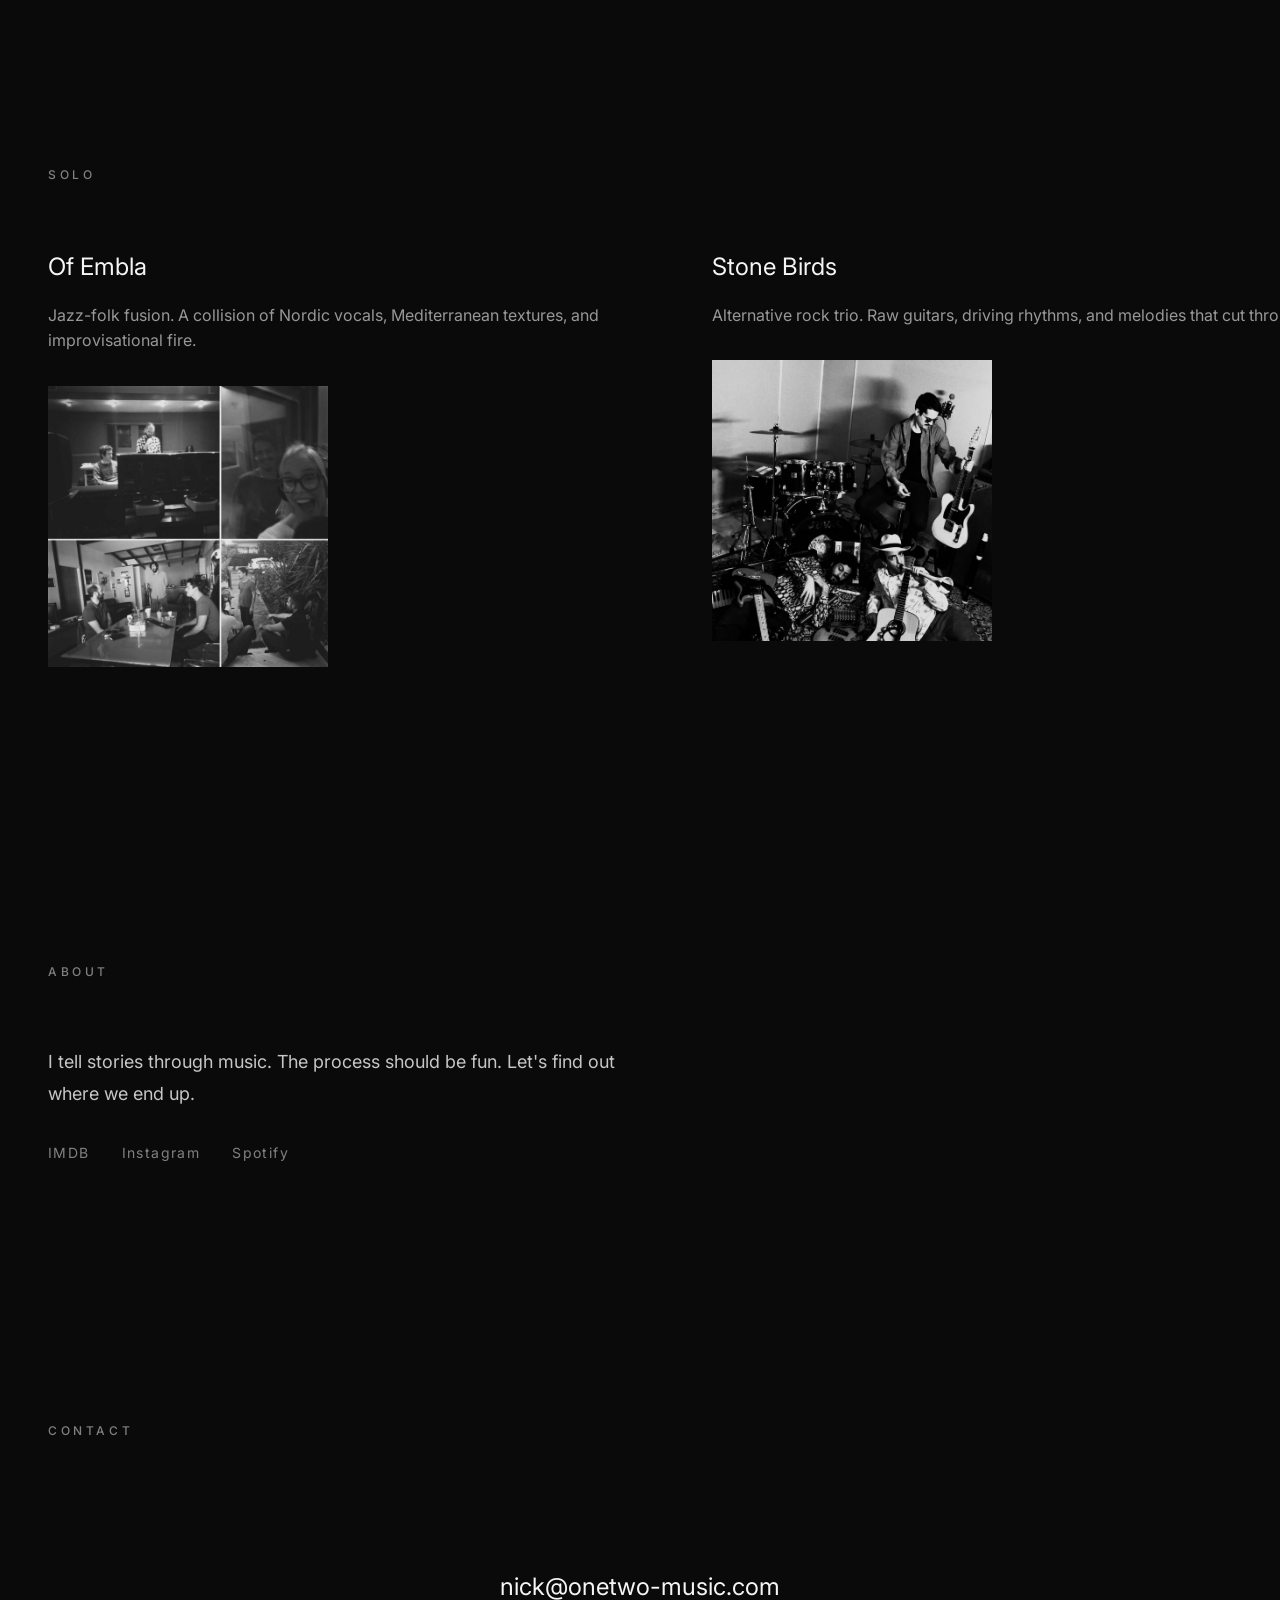
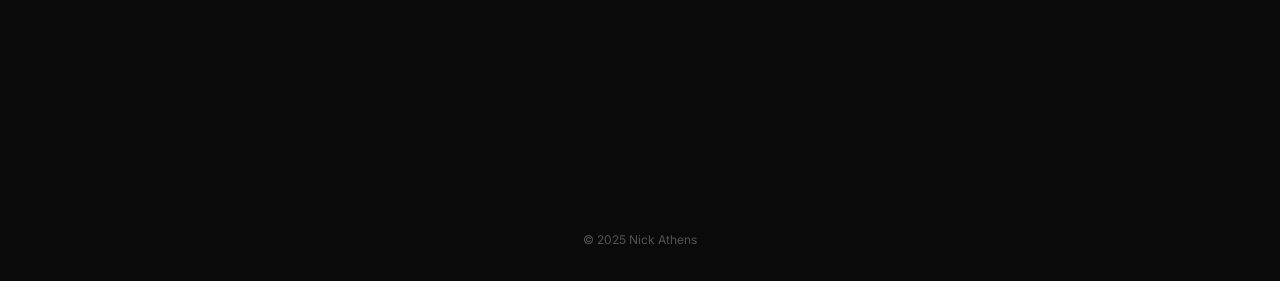
==== commit cb147c25: "Add The Thread to Solo section New solo project alongside Of Embla and Stone Birds with "Can't feel " ====
--- a/index.html
+++ b/index.html
@@ -170,6 +170,14 @@
                     <img src="images/stone-birds.jpg" alt="Stone Birds">
                 </div>
             </div>
+
+            <div class="solo-project">
+                <h3 class="subsection-title">The Thread</h3>
+                <p class="subsection-desc">Electronic explorations. Synths, textures, and something in between.</p>
+                <div class="the-thread-photo" data-tracks='[{"title":"Cant feel you","src":"audio/the-thread-cant-feel-you.mp3"}]'>
+                    <img src="images/the-thread-cover.jpg" alt="The Thread">
+                </div>
+            </div>
         </div>
     </section>
 
--- a/css/style.css
+++ b/css/style.css
@@ -482,6 +482,24 @@
 }
 
 .stone-birds-photo.playing img {
+    filter: grayscale(0%);
+}
+
+.the-thread-photo {
+    margin-bottom: 2rem;
+    width: 280px;
+    cursor: pointer;
+}
+
+.the-thread-photo img {
+    width: 100%;
+    height: auto;
+    object-fit: contain;
+    filter: grayscale(100%);
+    transition: filter var(--transition);
+}
+
+.the-thread-photo.playing img {
     filter: grayscale(0%);
 }
 
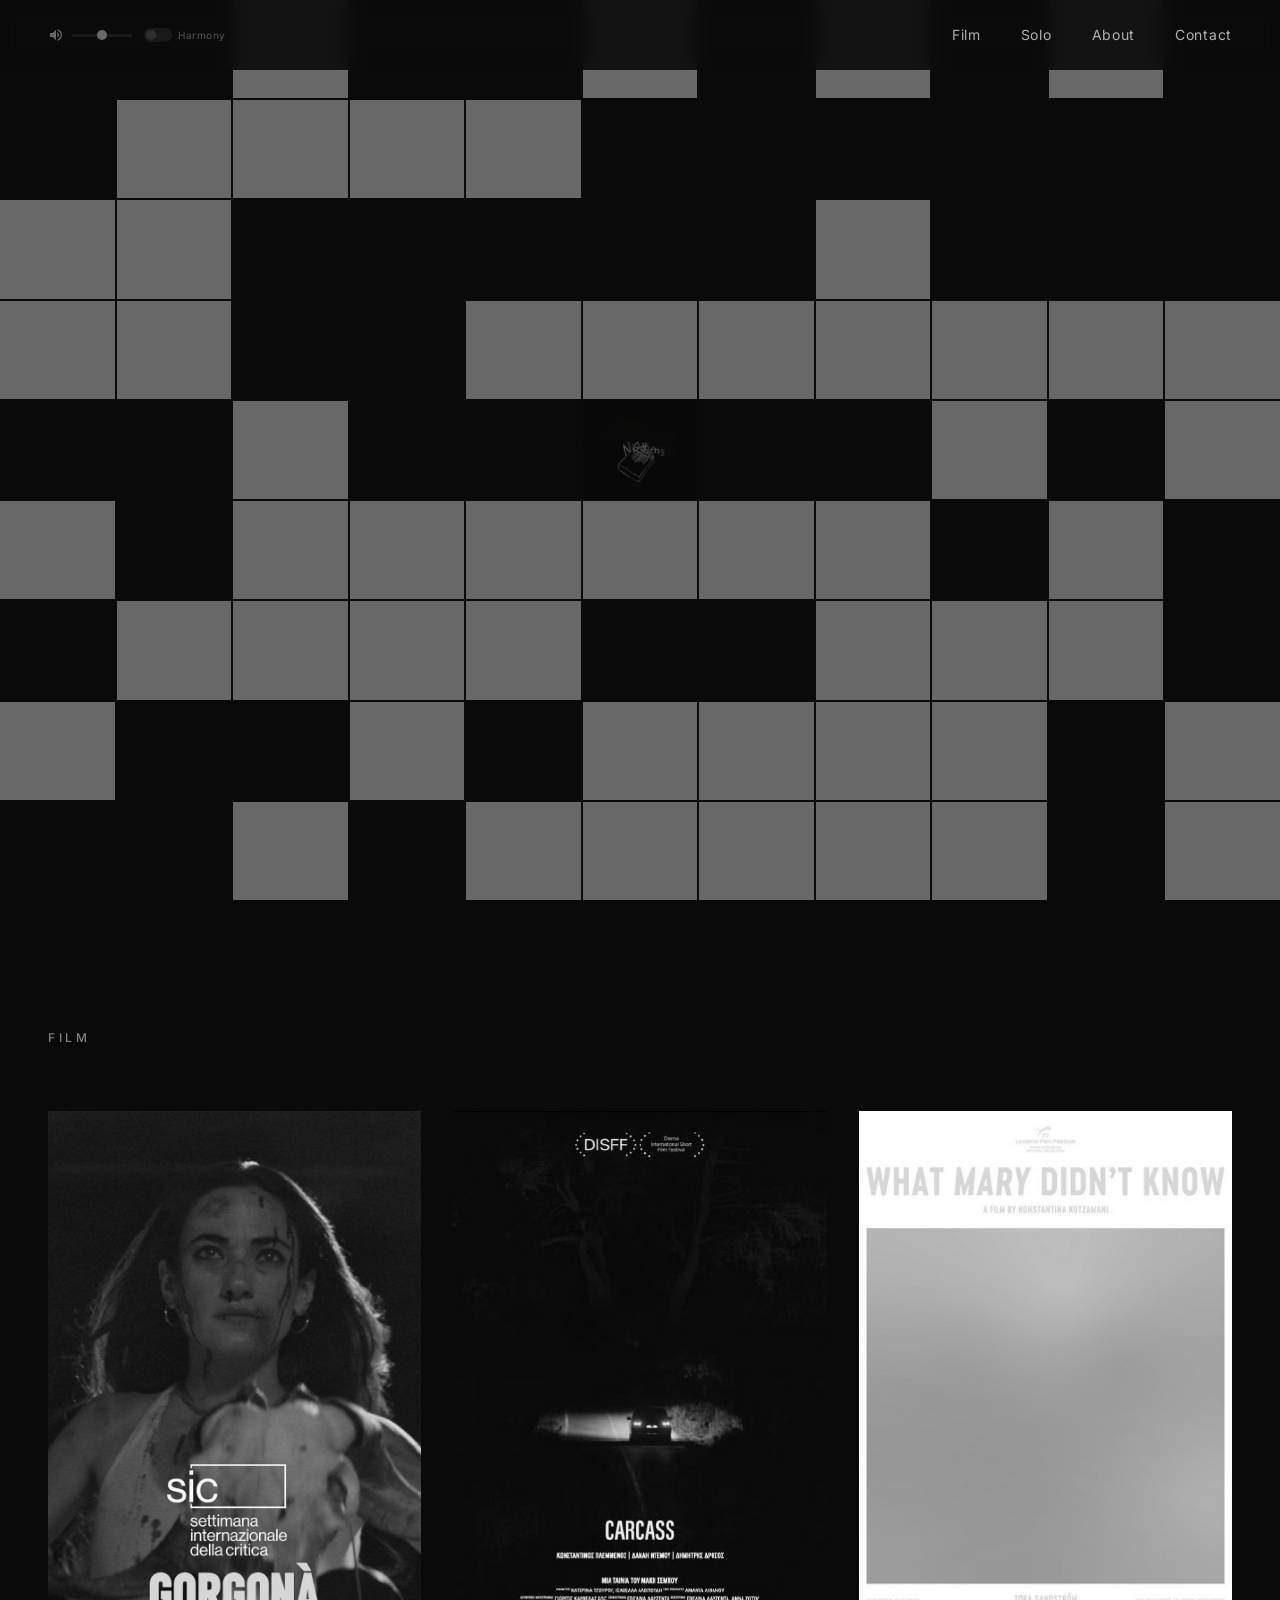
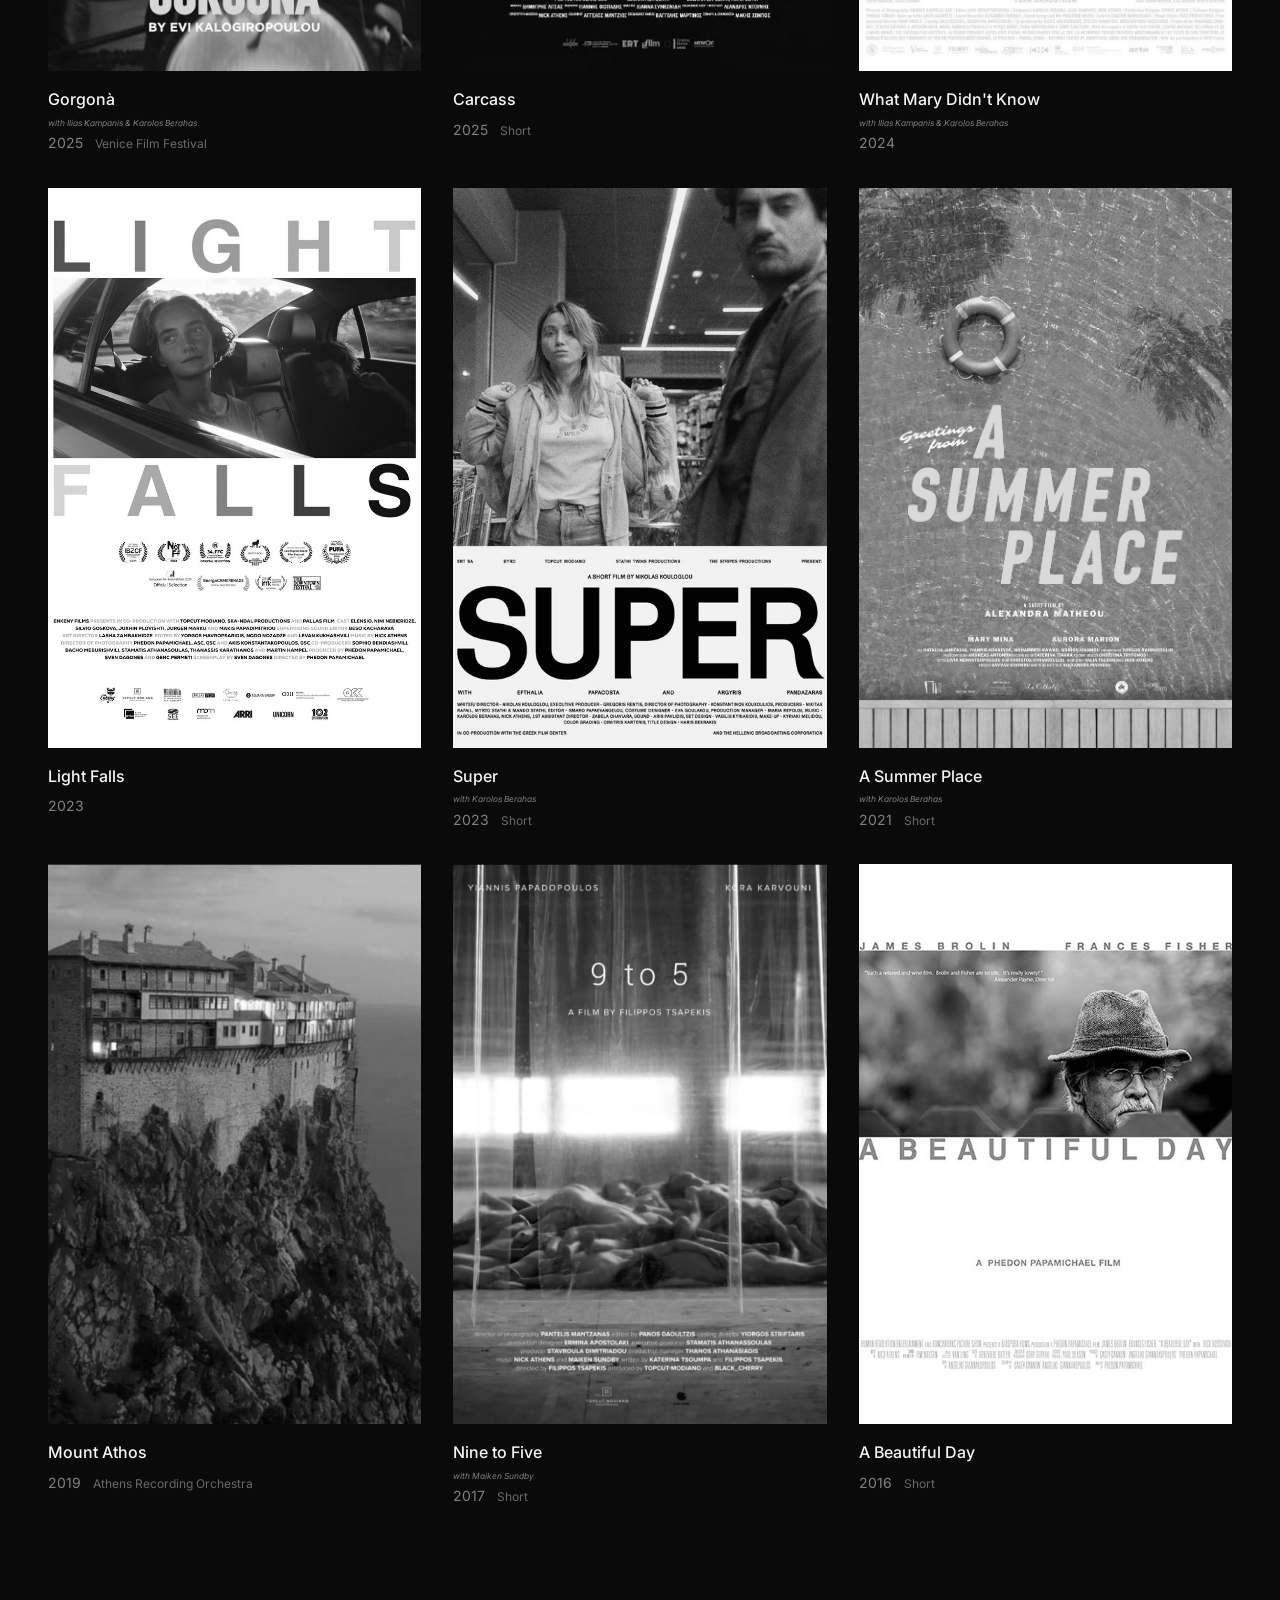
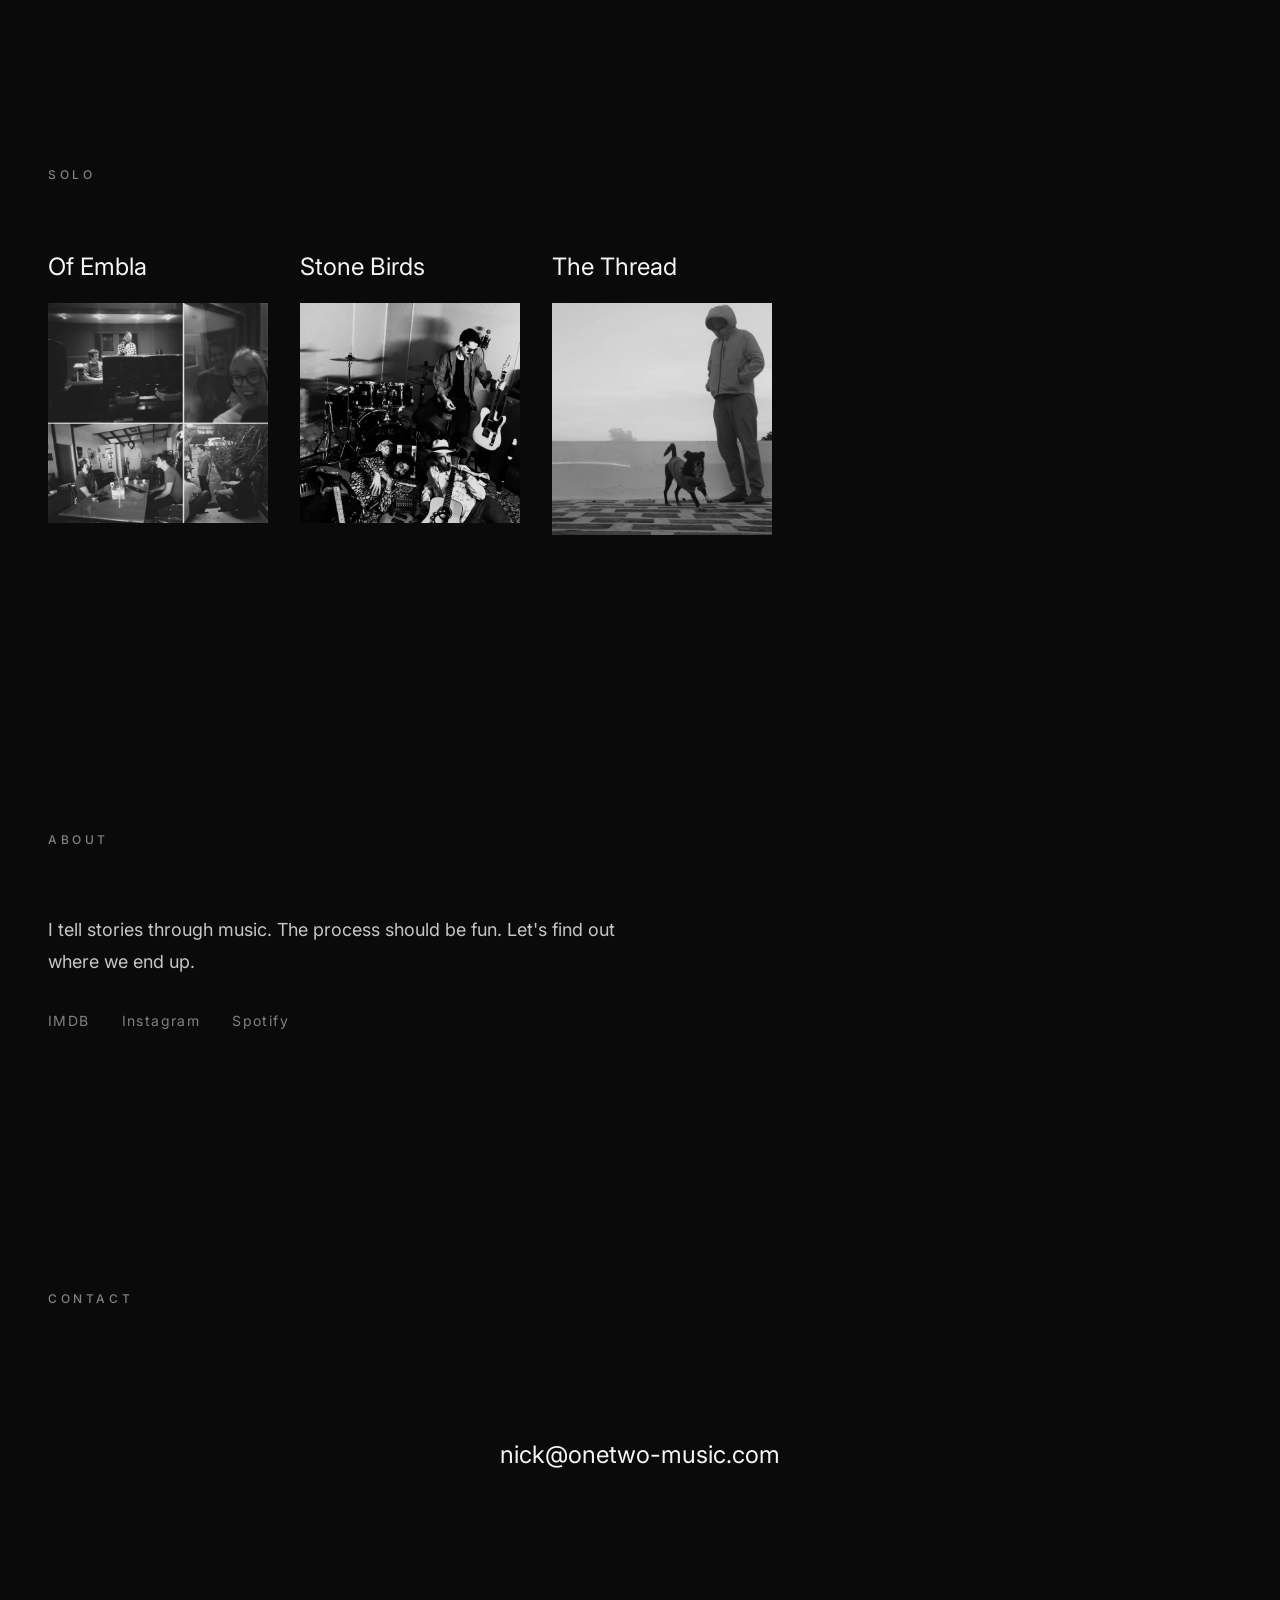
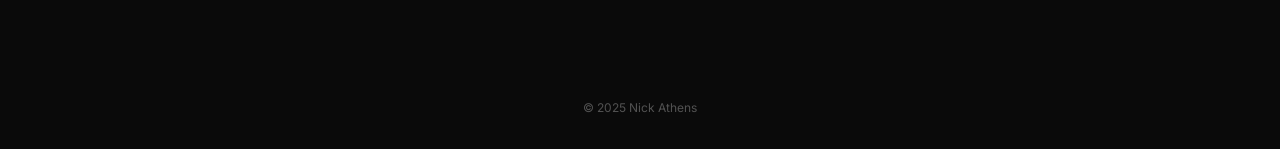
==== commit 9fb69302: "Fix The Thread: add click handler, fix layout, remove descriptions - Add JavaScript handler for The " ====
--- a/index.html
+++ b/index.html
@@ -157,7 +157,6 @@
         <div class="solo-projects-row">
             <div class="solo-project">
                 <h3 class="subsection-title">Of Embla</h3>
-                <p class="subsection-desc">Jazz-folk fusion. A collision of Nordic vocals, Mediterranean textures, and improvisational fire.</p>
                 <div class="embla-photo" data-tracks='[{"title":"Walking Dead","src":"audio/of-embla/r-01-walking-dead.mp3"},{"title":"Without you","src":"audio/of-embla/r-02-without-you.mp3"},{"title":"5 Minutes","src":"audio/of-embla/r-03-5-minutes.mp3"},{"title":"Puppet","src":"audio/of-embla/r-04-puppet.mp3"},{"title":"Right Side of the Tracks","src":"audio/of-embla/r-05-right-side-of-the-tracks.mp3"},{"title":"Shadowplay","src":"audio/of-embla/r-06-shadowplay.mp3"}]' data-albums='[{"name":"R","tracks":[{"title":"Walking Dead","src":"audio/of-embla/r-01-walking-dead.mp3"},{"title":"Without you","src":"audio/of-embla/r-02-without-you.mp3"},{"title":"5 Minutes","src":"audio/of-embla/r-03-5-minutes.mp3"},{"title":"Puppet","src":"audio/of-embla/r-04-puppet.mp3"},{"title":"Right Side of the Tracks","src":"audio/of-embla/r-05-right-side-of-the-tracks.mp3"},{"title":"Shadowplay","src":"audio/of-embla/r-06-shadowplay.mp3"}]},{"name":"Phases","tracks":[{"title":"Into the Mountain","src":"audio/of-embla/phases-01-into-the-mountain.mp3"},{"title":"Burning Sea","src":"audio/of-embla/phases-02-burning-sea.mp3"},{"title":"Phases","src":"audio/of-embla/phases-03-phases.mp3"},{"title":"Steady","src":"audio/of-embla/phases-04-steady.mp3"},{"title":"Psychokinetic Superhero","src":"audio/of-embla/phases-05-psychokinetic-superhero.mp3"},{"title":"Here","src":"audio/of-embla/phases-06-here.mp3"},{"title":"Invisible","src":"audio/of-embla/phases-07-invisible.mp3"}]}]'>
                     <img src="images/of-embla.jpg" alt="Of Embla">
                 </div>
@@ -165,7 +164,6 @@
 
             <div class="solo-project">
                 <h3 class="subsection-title">Stone Birds</h3>
-                <p class="subsection-desc">Alternative rock trio. Raw guitars, driving rhythms, and melodies that cut through.</p>
                 <div class="stone-birds-photo" data-tracks='[{"title":"Slowburn","src":"audio/stone-birds/01-slowburn.mp3"}]'>
                     <img src="images/stone-birds.jpg" alt="Stone Birds">
                 </div>
@@ -173,7 +171,6 @@
 
             <div class="solo-project">
                 <h3 class="subsection-title">The Thread</h3>
-                <p class="subsection-desc">Electronic explorations. Synths, textures, and something in between.</p>
                 <div class="the-thread-photo" data-tracks='[{"title":"Cant feel you","src":"audio/the-thread-cant-feel-you.mp3"}]'>
                     <img src="images/the-thread-cover.jpg" alt="The Thread">
                 </div>
--- a/css/style.css
+++ b/css/style.css
@@ -299,6 +299,11 @@
     position: relative;
     cursor: pointer;
     transition: transform var(--transition);
+    outline: none;
+}
+
+.film-card:focus {
+    outline: none;
 }
 
 .film-card:hover {
@@ -318,6 +323,11 @@
     object-fit: cover;
     filter: grayscale(100%);
     transition: filter var(--transition);
+    outline: none;
+}
+
+.film-poster img:focus {
+    outline: none;
 }
 
 .film-info h3 {
@@ -403,7 +413,8 @@
 /* Solo Section */
 .solo-projects-row {
     display: flex;
-    gap: 4rem;
+    gap: 2rem;
+    flex-wrap: wrap;
 }
 
 .solo-project {
@@ -425,16 +436,14 @@
 }
 
 .subsection-desc {
-    font-size: 1rem;
-    opacity: 0.6;
-    max-width: 600px;
-    margin-bottom: 2rem;
+    display: none;
 }
 
 .embla-photo {
     margin-bottom: 2rem;
-    width: 280px;
-    cursor: pointer;
+    width: 220px;
+    cursor: pointer;
+    outline: none;
 }
 
 .embla-photo img {
@@ -443,6 +452,7 @@
     object-fit: contain;
     filter: grayscale(100%);
     transition: filter var(--transition);
+    outline: none;
 }
 
 .embla-photo.playing img {
@@ -469,8 +479,9 @@
 
 .stone-birds-photo {
     margin-bottom: 2rem;
-    width: 280px;
-    cursor: pointer;
+    width: 220px;
+    cursor: pointer;
+    outline: none;
 }
 
 .stone-birds-photo img {
@@ -479,6 +490,7 @@
     object-fit: contain;
     filter: grayscale(100%);
     transition: filter var(--transition);
+    outline: none;
 }
 
 .stone-birds-photo.playing img {
@@ -487,8 +499,9 @@
 
 .the-thread-photo {
     margin-bottom: 2rem;
-    width: 280px;
-    cursor: pointer;
+    width: 220px;
+    cursor: pointer;
+    outline: none;
 }
 
 .the-thread-photo img {
@@ -497,6 +510,7 @@
     object-fit: contain;
     filter: grayscale(100%);
     transition: filter var(--transition);
+    outline: none;
 }
 
 .the-thread-photo.playing img {
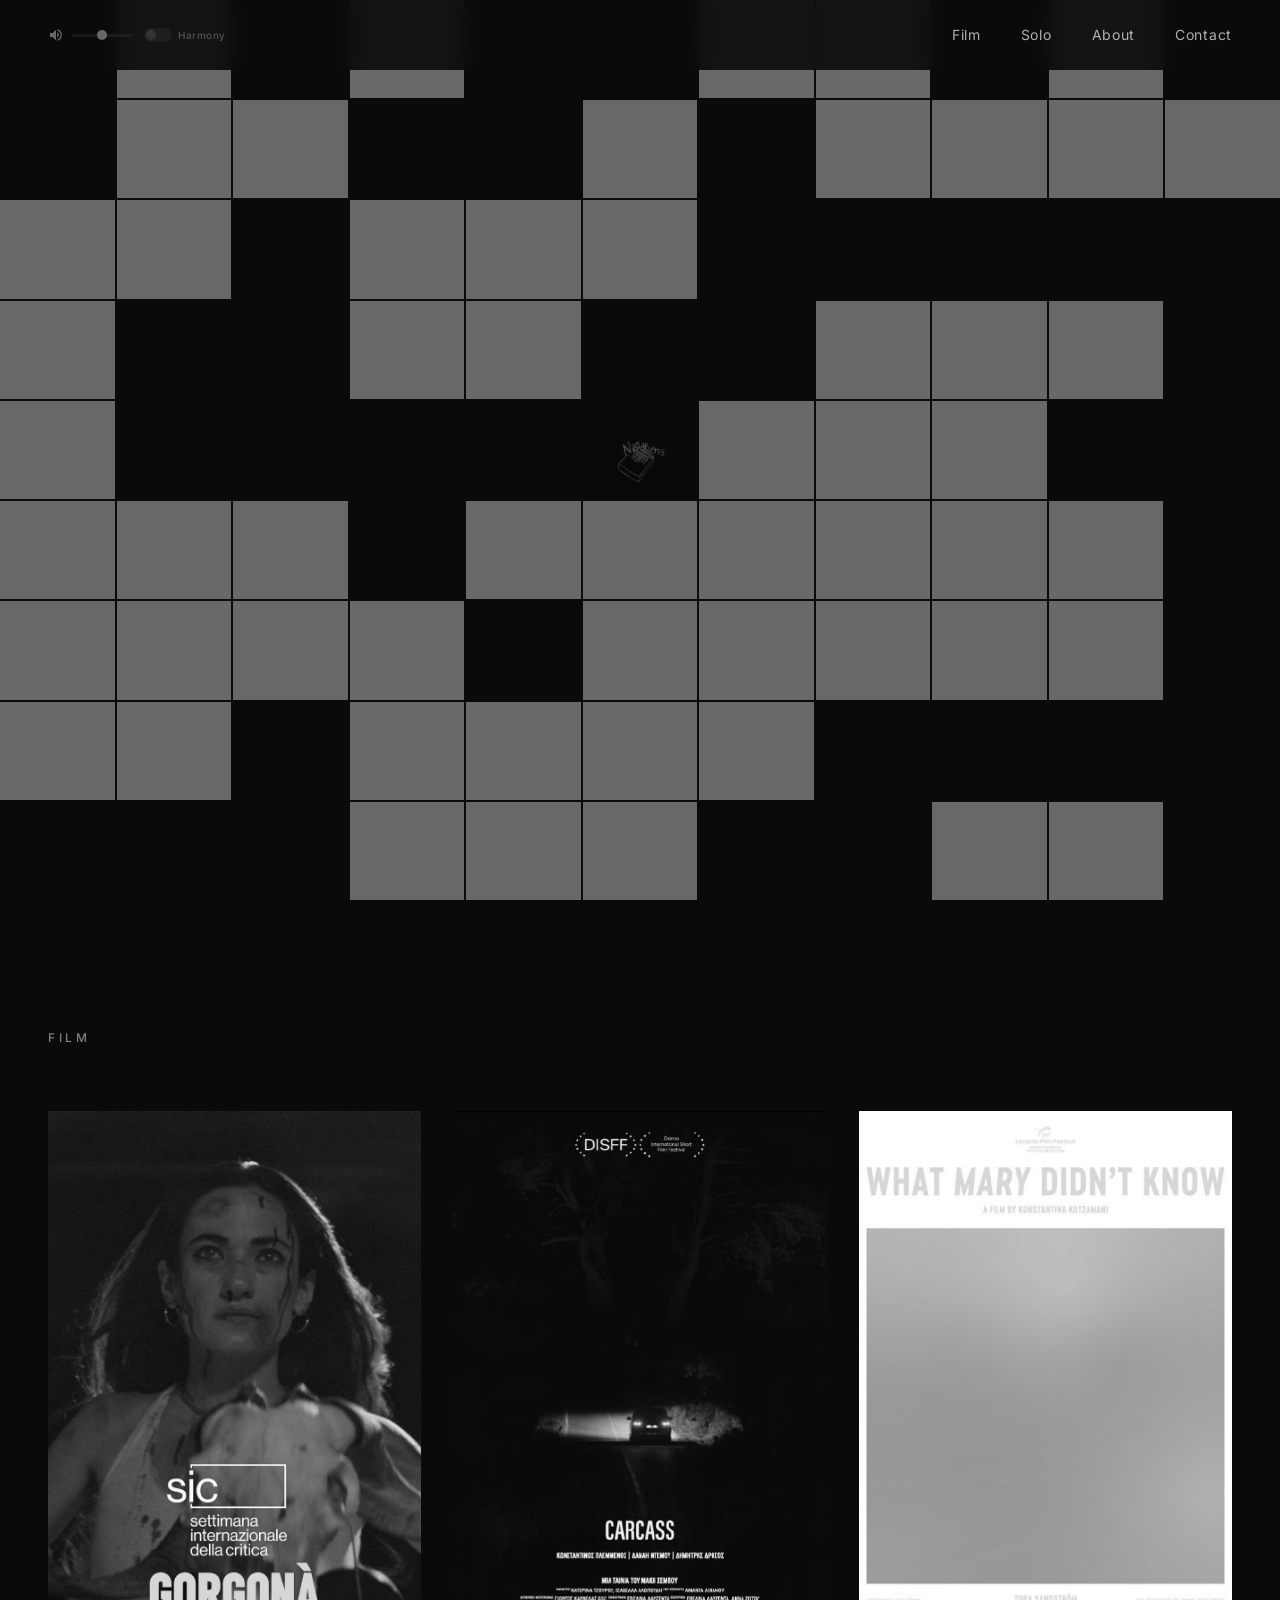
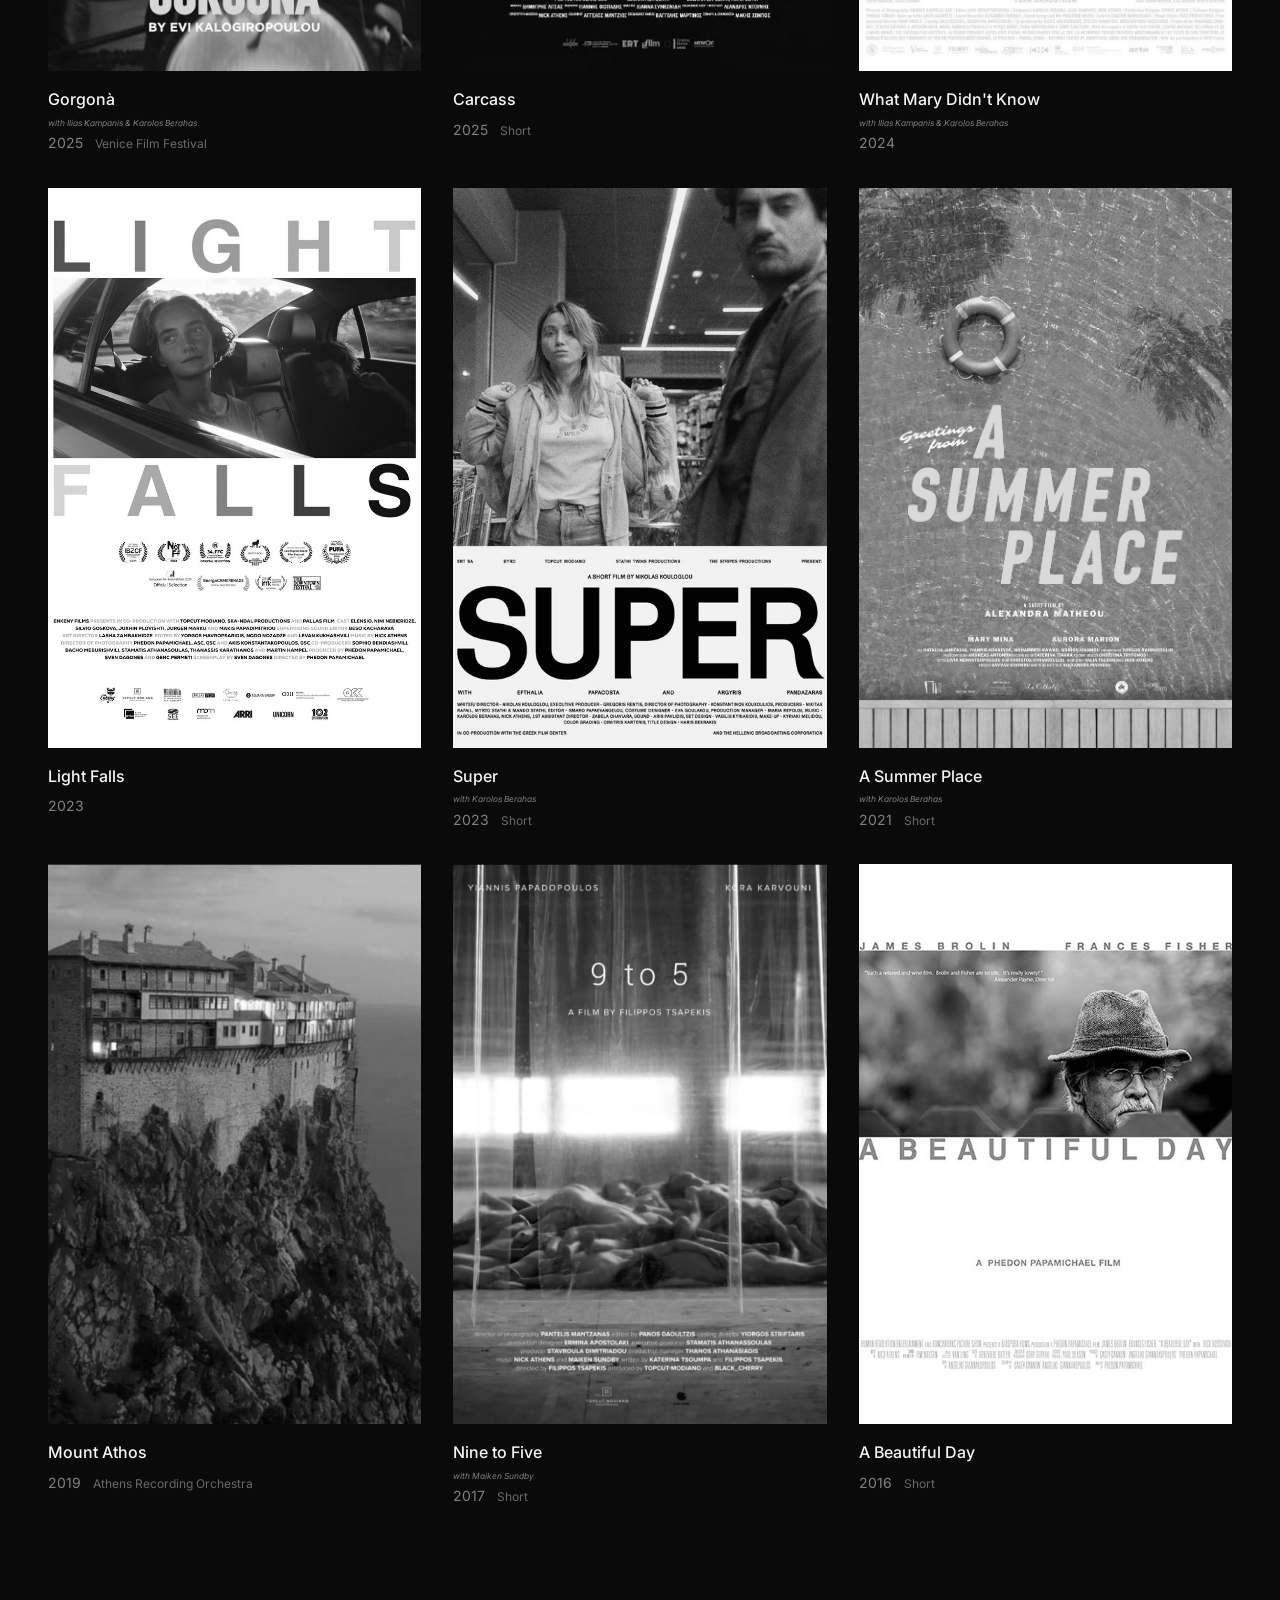
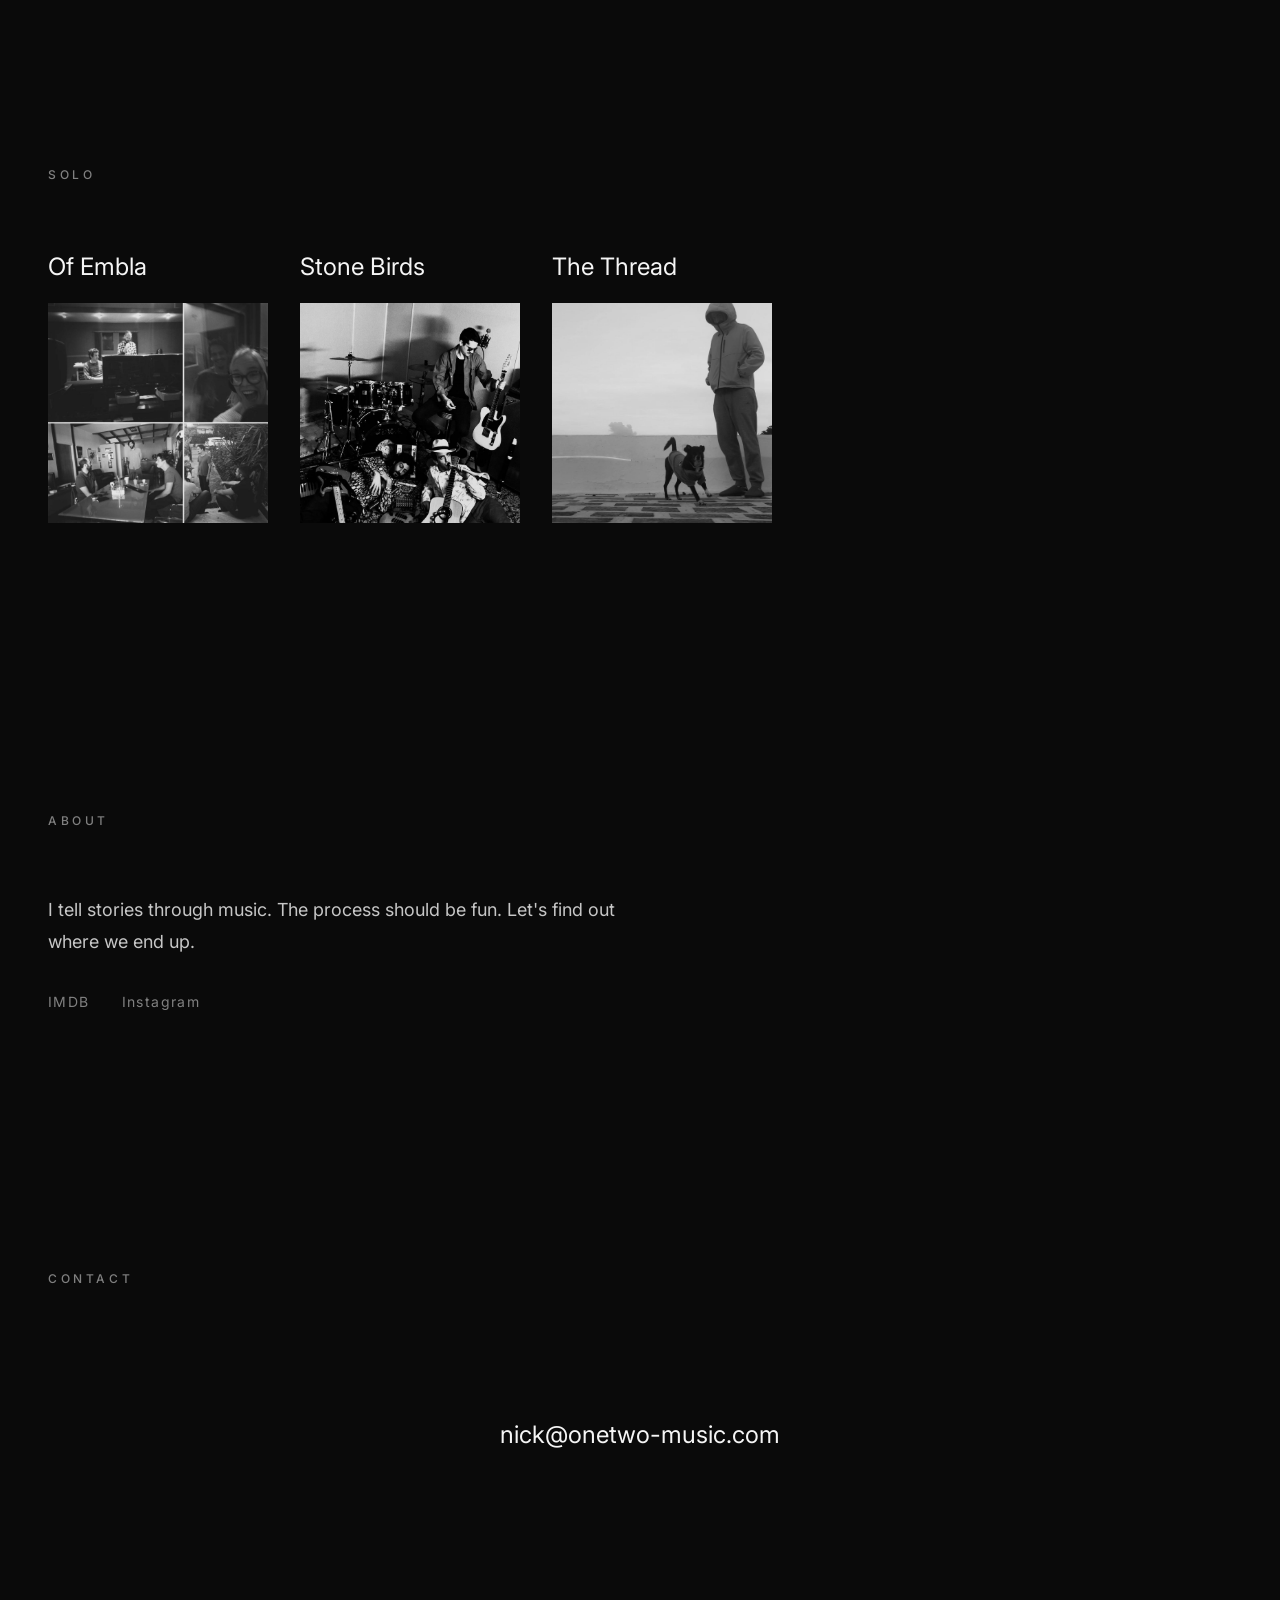
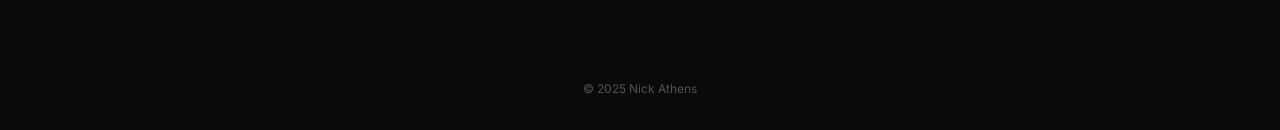
==== commit b8e485ed: "Remove Spotify link from about section Co-Authored-By: Claude Opus 4.5 <noreply@anthropic.com>" ====
--- a/index.html
+++ b/index.html
@@ -185,7 +185,6 @@
             <div class="about-links">
                 <a href="https://www.imdb.com/name/nm8362146/" target="_blank" rel="noopener">IMDB</a>
                 <a href="https://www.instagram.com/nickathens/" target="_blank" rel="noopener">Instagram</a>
-                <a href="#" target="_blank" rel="noopener">Spotify</a>
             </div>
         </div>
     </section>
--- a/css/style.css
+++ b/css/style.css
@@ -299,11 +299,14 @@
     position: relative;
     cursor: pointer;
     transition: transform var(--transition);
-    outline: none;
-}
-
-.film-card:focus {
-    outline: none;
+    outline: none !important;
+    -webkit-tap-highlight-color: transparent;
+}
+
+.film-card:focus,
+.film-card:focus-visible,
+.film-card:active {
+    outline: none !important;
 }
 
 .film-card:hover {
@@ -323,11 +326,14 @@
     object-fit: cover;
     filter: grayscale(100%);
     transition: filter var(--transition);
-    outline: none;
-}
-
-.film-poster img:focus {
-    outline: none;
+    outline: none !important;
+    -webkit-tap-highlight-color: transparent;
+}
+
+.film-poster img:focus,
+.film-poster img:focus-visible,
+.film-poster img:active {
+    outline: none !important;
 }
 
 .film-info h3 {
@@ -442,17 +448,19 @@
 .embla-photo {
     margin-bottom: 2rem;
     width: 220px;
-    cursor: pointer;
-    outline: none;
+    height: 220px;
+    cursor: pointer;
+    outline: none !important;
+    -webkit-tap-highlight-color: transparent;
 }
 
 .embla-photo img {
     width: 100%;
-    height: auto;
-    object-fit: contain;
+    height: 100%;
+    object-fit: cover;
     filter: grayscale(100%);
     transition: filter var(--transition);
-    outline: none;
+    outline: none !important;
 }
 
 .embla-photo.playing img {
@@ -480,17 +488,19 @@
 .stone-birds-photo {
     margin-bottom: 2rem;
     width: 220px;
-    cursor: pointer;
-    outline: none;
+    height: 220px;
+    cursor: pointer;
+    outline: none !important;
+    -webkit-tap-highlight-color: transparent;
 }
 
 .stone-birds-photo img {
     width: 100%;
-    height: auto;
-    object-fit: contain;
+    height: 100%;
+    object-fit: cover;
     filter: grayscale(100%);
     transition: filter var(--transition);
-    outline: none;
+    outline: none !important;
 }
 
 .stone-birds-photo.playing img {
@@ -500,17 +510,19 @@
 .the-thread-photo {
     margin-bottom: 2rem;
     width: 220px;
-    cursor: pointer;
-    outline: none;
+    height: 220px;
+    cursor: pointer;
+    outline: none !important;
+    -webkit-tap-highlight-color: transparent;
 }
 
 .the-thread-photo img {
     width: 100%;
-    height: auto;
-    object-fit: contain;
+    height: 100%;
+    object-fit: cover;
     filter: grayscale(100%);
     transition: filter var(--transition);
-    outline: none;
+    outline: none !important;
 }
 
 .the-thread-photo.playing img {
@@ -1038,14 +1050,6 @@
     filter: grayscale(0%);
 }
 
-.film-card.playing::after {
-    content: '';
-    position: absolute;
-    inset: 0;
-    border: 2px solid var(--white);
-    pointer-events: none;
-}
-
 @media (max-width: 480px) {
     .audio-player {
         width: calc(100% - 40px);
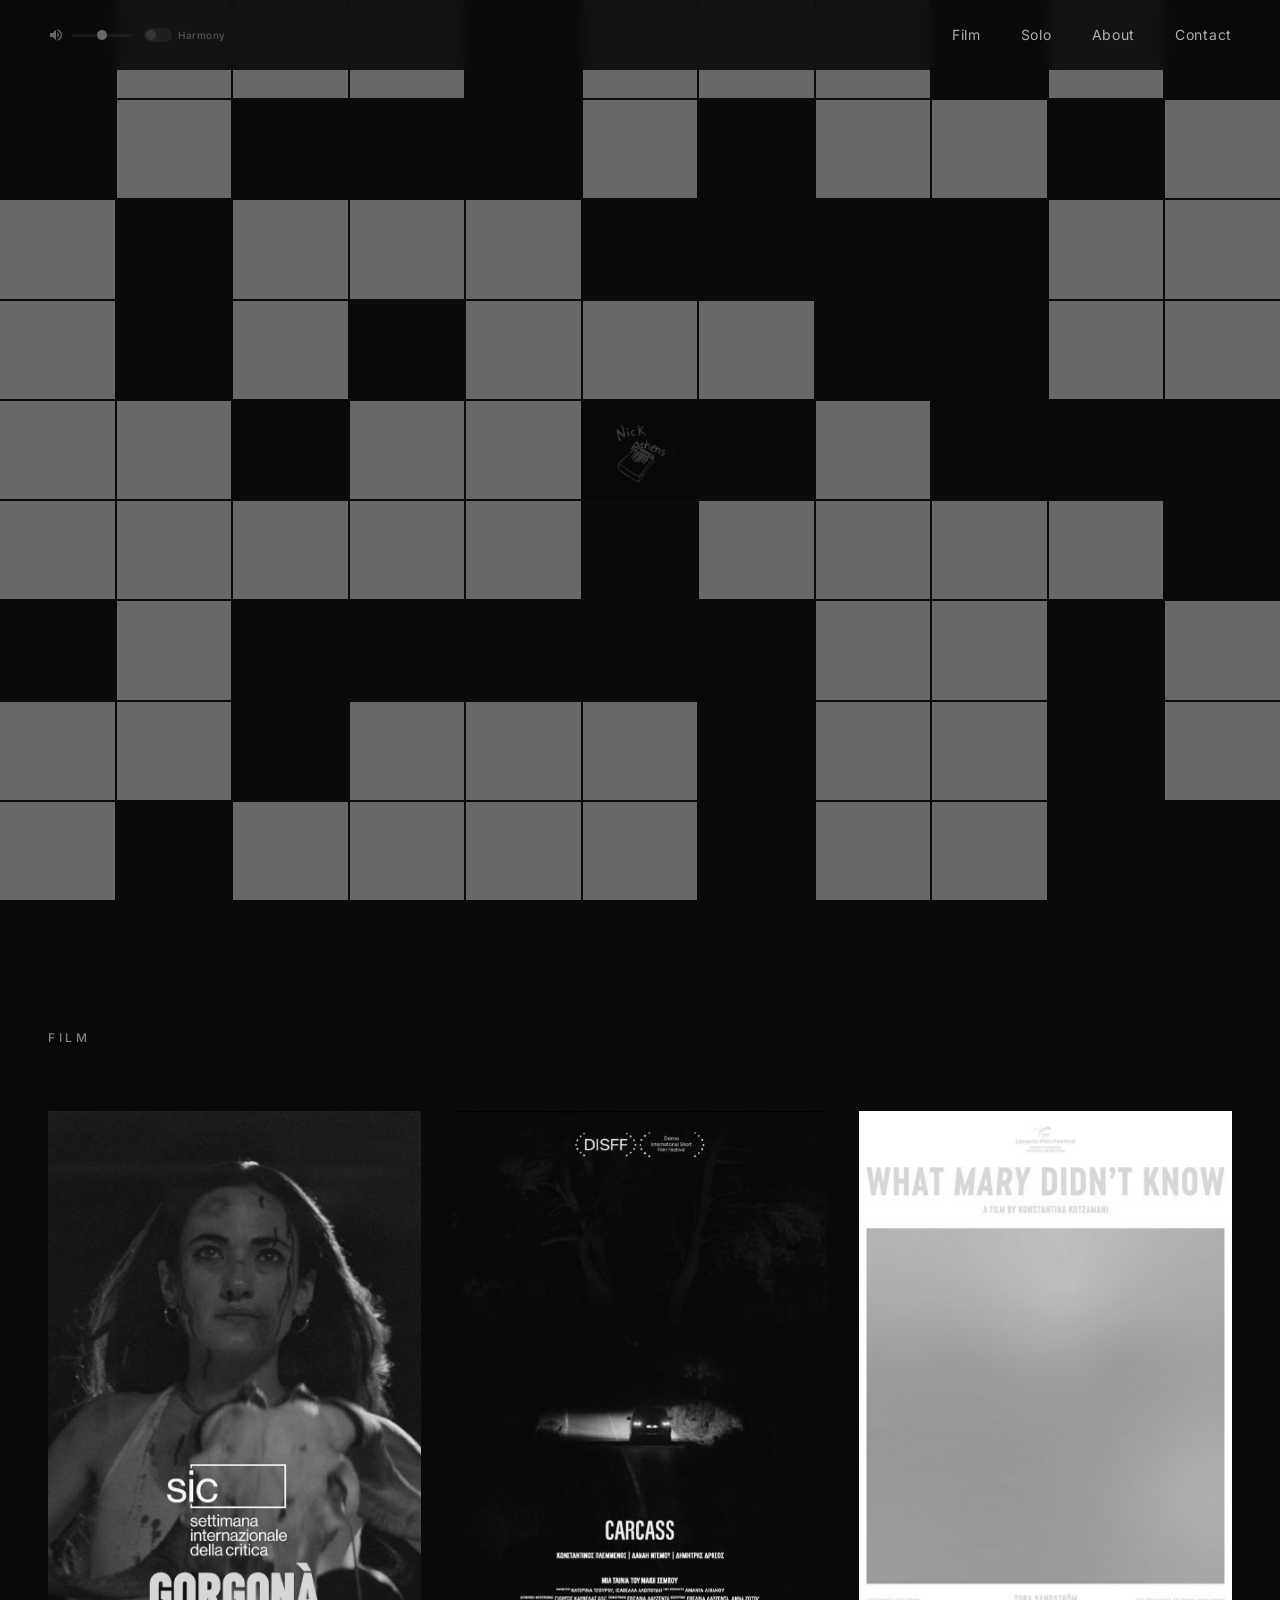
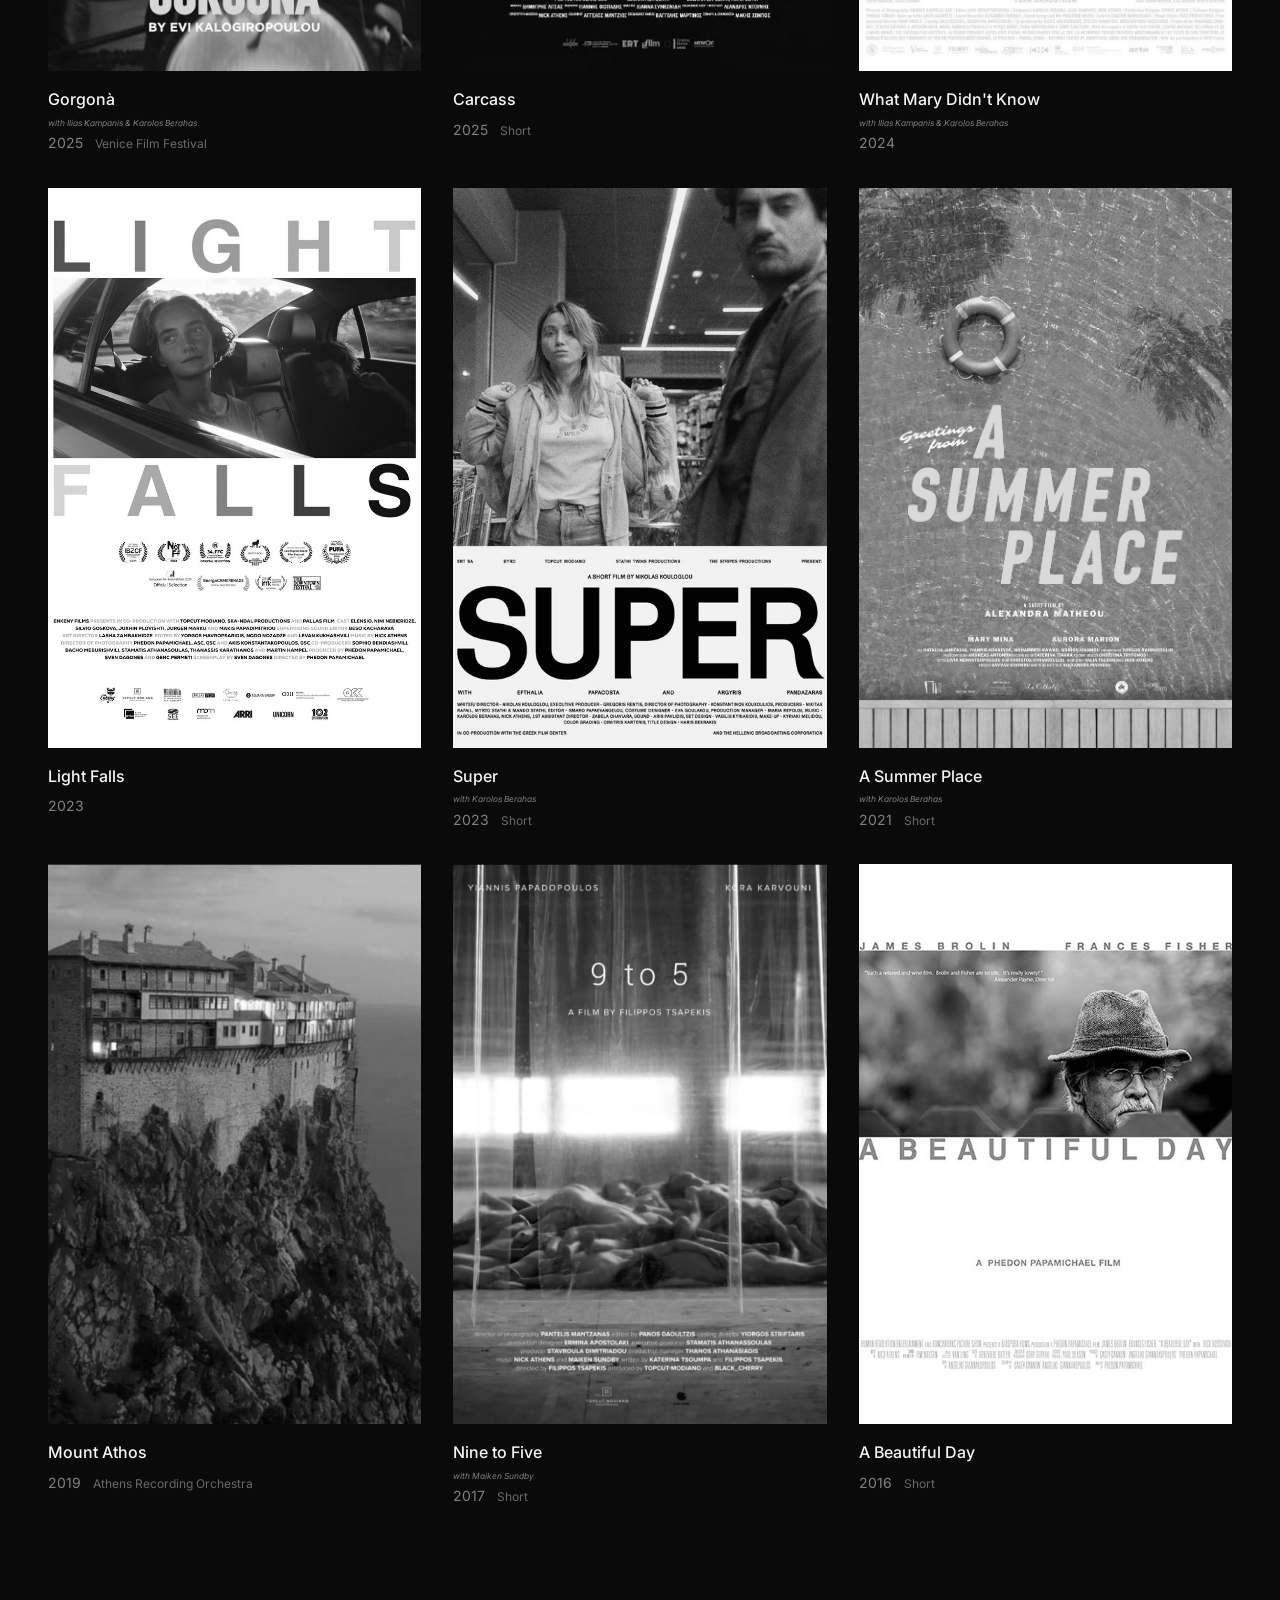
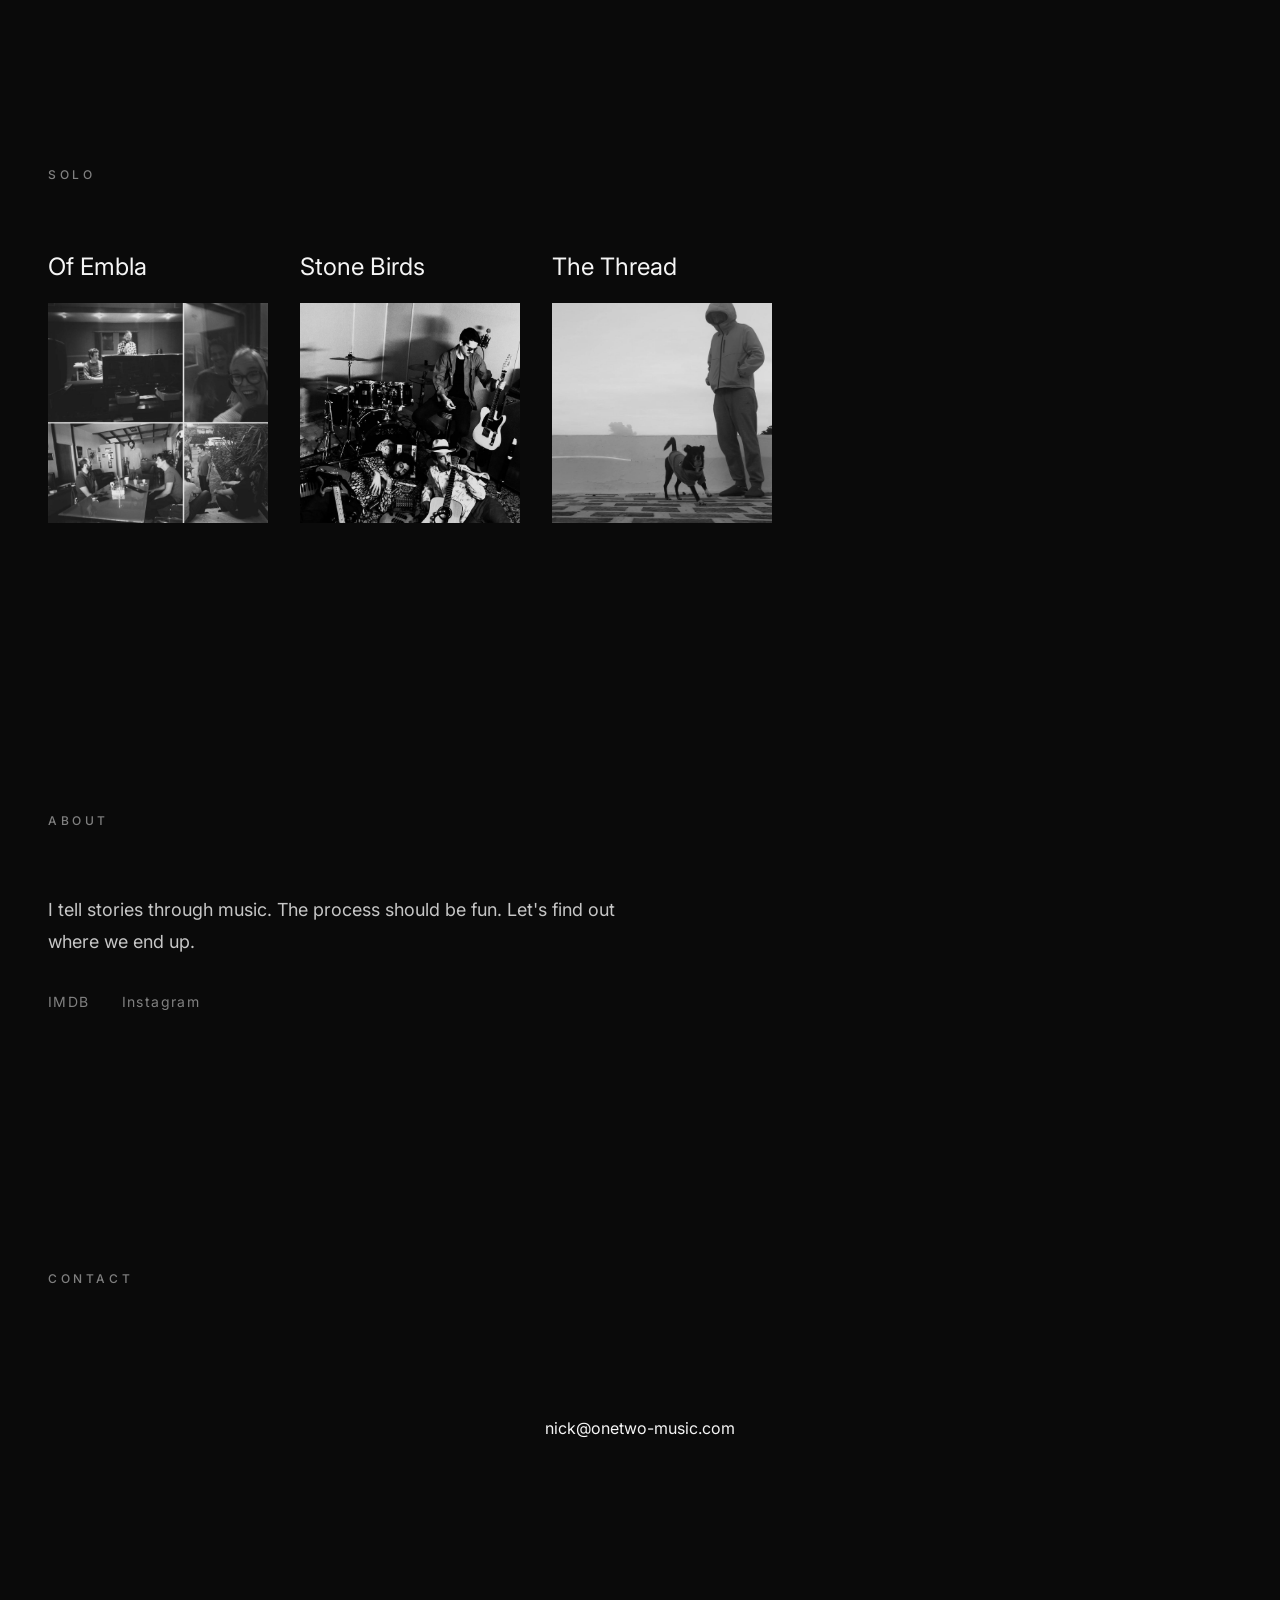
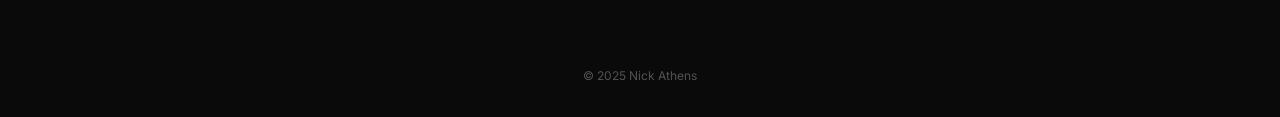
==== commit 208ccbee: "Add SEO foundations: sitemap, robots.txt, meta tags, structured data - sitemap.xml with site URL - r" ====
--- a/index.html
+++ b/index.html
@@ -3,15 +3,55 @@
 <head>
     <meta charset="UTF-8">
     <meta name="viewport" content="width=device-width, initial-scale=1.0">
-    <title>Nick Athens | Composer</title>
+    <title>Nick Athens | Film Composer</title>
+
+    <!-- SEO Meta Tags -->
+    <meta name="description" content="Nick Athens is a film composer based in London, creating original scores for feature films, shorts, and documentaries. Credits include Gorgonà (Venice Film Festival), Light Falls, and Mount Athos.">
+    <meta name="keywords" content="Nick Athens, film composer, film score, movie soundtrack, London composer, original score, Gorgonà, Light Falls, Mount Athos">
+    <meta name="author" content="Nick Athens">
+    <link rel="canonical" href="https://nick-athens.com/">
 
     <!-- Open Graph / Social Media Preview -->
-    <meta property="og:title" content="Nick Athens | Composer">
-    <meta property="og:description" content="Film composer and musician based in London">
+    <meta property="og:title" content="Nick Athens | Film Composer">
+    <meta property="og:description" content="Film composer based in London. Original scores for features, shorts, and documentaries.">
     <meta property="og:image" content="https://nick-athens.com/images/og-image.png">
     <meta property="og:url" content="https://nick-athens.com">
     <meta property="og:type" content="website">
+    <meta property="og:site_name" content="Nick Athens">
     <meta name="twitter:card" content="summary_large_image">
+    <meta name="twitter:title" content="Nick Athens | Film Composer">
+    <meta name="twitter:description" content="Film composer based in London. Original scores for features, shorts, and documentaries.">
+    <meta name="twitter:image" content="https://nick-athens.com/images/og-image.png">
+
+    <!-- Structured Data (Schema.org) -->
+    <script type="application/ld+json">
+    {
+        "@context": "https://schema.org",
+        "@type": "Person",
+        "name": "Nick Athens",
+        "alternateName": "Nicholas Athens",
+        "url": "https://nick-athens.com",
+        "image": "https://nick-athens.com/images/og-image.png",
+        "jobTitle": "Film Composer",
+        "worksFor": {
+            "@type": "Organization",
+            "name": "Self-employed"
+        },
+        "sameAs": [
+            "https://www.imdb.com/name/nm8362146/",
+            "https://www.instagram.com/nickathens/"
+        ],
+        "knowsAbout": ["Film Scoring", "Music Composition", "Original Soundtrack"],
+        "workLocation": {
+            "@type": "Place",
+            "address": {
+                "@type": "PostalAddress",
+                "addressLocality": "London",
+                "addressCountry": "UK"
+            }
+        }
+    }
+    </script>
 
     <link rel="stylesheet" href="css/style.css">
     <link rel="preconnect" href="https://fonts.googleapis.com">
--- a/css/style.css
+++ b/css/style.css
@@ -600,7 +600,7 @@
 }
 
 .contact-email {
-    font-size: 1.5rem;
+    font-size: 1rem;
     color: var(--white);
     text-decoration: none;
     font-weight: 400;
@@ -812,13 +812,15 @@
 /* Audio Player */
 .audio-player {
     position: fixed;
-    bottom: 20px;
-    right: 20px;
-    width: 360px;
-    background: var(--gray-dark);
-    border-radius: 8px;
+    bottom: 16px;
+    right: 16px;
+    width: 280px;
+    background: rgba(26, 26, 26, 0.85);
+    backdrop-filter: blur(12px);
+    -webkit-backdrop-filter: blur(12px);
+    border-radius: 6px;
     overflow: hidden;
-    box-shadow: 0 4px 20px rgba(0, 0, 0, 0.5);
+    box-shadow: 0 2px 12px rgba(0, 0, 0, 0.4);
     z-index: 999;
     display: none;
     transform: translateY(20px);
@@ -836,9 +838,9 @@
     display: flex;
     justify-content: space-between;
     align-items: center;
-    padding: 12px 16px;
-    background: var(--black);
-    border-bottom: 1px solid var(--gray-mid);
+    padding: 8px 12px;
+    background: rgba(10, 10, 10, 0.6);
+    border-bottom: 1px solid rgba(51, 51, 51, 0.5);
 }
 
 .audio-player-project {
@@ -867,22 +869,22 @@
 }
 
 .audio-player-track {
-    padding: 16px;
+    padding: 10px 12px;
 }
 
 .audio-player-title {
-    font-size: 1rem;
+    font-size: 0.85rem;
     font-weight: 500;
-    margin-bottom: 4px;
+    margin-bottom: 2px;
     white-space: nowrap;
     overflow: hidden;
     text-overflow: ellipsis;
 }
 
 .audio-player-info {
-    font-size: 0.75rem;
-    opacity: 0.5;
-    margin-bottom: 16px;
+    font-size: 0.65rem;
+    opacity: 0.5;
+    margin-bottom: 10px;
 }
 
 .audio-player-progress {
@@ -909,17 +911,17 @@
 .audio-player-times {
     display: flex;
     justify-content: space-between;
-    font-size: 0.625rem;
+    font-size: 0.55rem;
     opacity: 0.4;
     font-family: monospace;
-    margin-bottom: 16px;
+    margin-bottom: 10px;
 }
 
 .audio-player-controls {
     display: flex;
     align-items: center;
     justify-content: center;
-    gap: 16px;
+    gap: 12px;
 }
 
 .audio-player-btn {
@@ -937,28 +939,28 @@
 }
 
 .audio-player-btn svg {
-    width: 20px;
-    height: 20px;
+    width: 16px;
+    height: 16px;
     fill: currentColor;
 }
 
 .audio-player-btn.play-btn svg {
-    width: 32px;
-    height: 32px;
+    width: 24px;
+    height: 24px;
 }
 
 .audio-player-volume {
     display: flex;
     align-items: center;
-    gap: 8px;
-    margin-top: 12px;
-    padding-top: 12px;
-    border-top: 1px solid var(--gray-mid);
+    gap: 6px;
+    margin-top: 8px;
+    padding-top: 8px;
+    border-top: 1px solid rgba(51, 51, 51, 0.5);
 }
 
 .audio-player-volume .volume-icon {
-    width: 18px;
-    height: 18px;
+    width: 14px;
+    height: 14px;
     fill: var(--white);
     opacity: 0.5;
     transition: opacity 0.15s;
@@ -998,18 +1000,18 @@
 }
 
 .audio-player-playlist {
-    max-height: 200px;
+    max-height: 140px;
     overflow-y: auto;
-    border-top: 1px solid var(--gray-mid);
+    border-top: 1px solid rgba(51, 51, 51, 0.5);
 }
 
 .audio-player-playlist-item {
     display: flex;
     align-items: center;
-    padding: 10px 16px;
+    padding: 6px 12px;
     cursor: pointer;
     transition: background 0.2s ease;
-    gap: 12px;
+    gap: 8px;
 }
 
 .audio-player-playlist-item:hover {
@@ -1021,9 +1023,9 @@
 }
 
 .audio-player-playlist-num {
-    font-size: 0.75rem;
+    font-size: 0.65rem;
     opacity: 0.3;
-    width: 20px;
+    width: 16px;
     text-align: center;
 }
 
@@ -1033,14 +1035,14 @@
 
 .audio-player-playlist-name {
     flex: 1;
-    font-size: 0.875rem;
+    font-size: 0.75rem;
     white-space: nowrap;
     overflow: hidden;
     text-overflow: ellipsis;
 }
 
 .audio-player-playlist-duration {
-    font-size: 0.75rem;
+    font-size: 0.6rem;
     opacity: 0.4;
     font-family: monospace;
 }
@@ -1052,12 +1054,13 @@
 
 @media (max-width: 480px) {
     .audio-player {
-        width: calc(100% - 40px);
-        left: 20px;
-        right: 20px;
+        width: calc(100% - 32px);
+        left: 16px;
+        right: 16px;
+        bottom: 12px;
     }
 
     .audio-player-playlist {
-        max-height: 150px;
-    }
-}
+        max-height: 100px;
+    }
+}
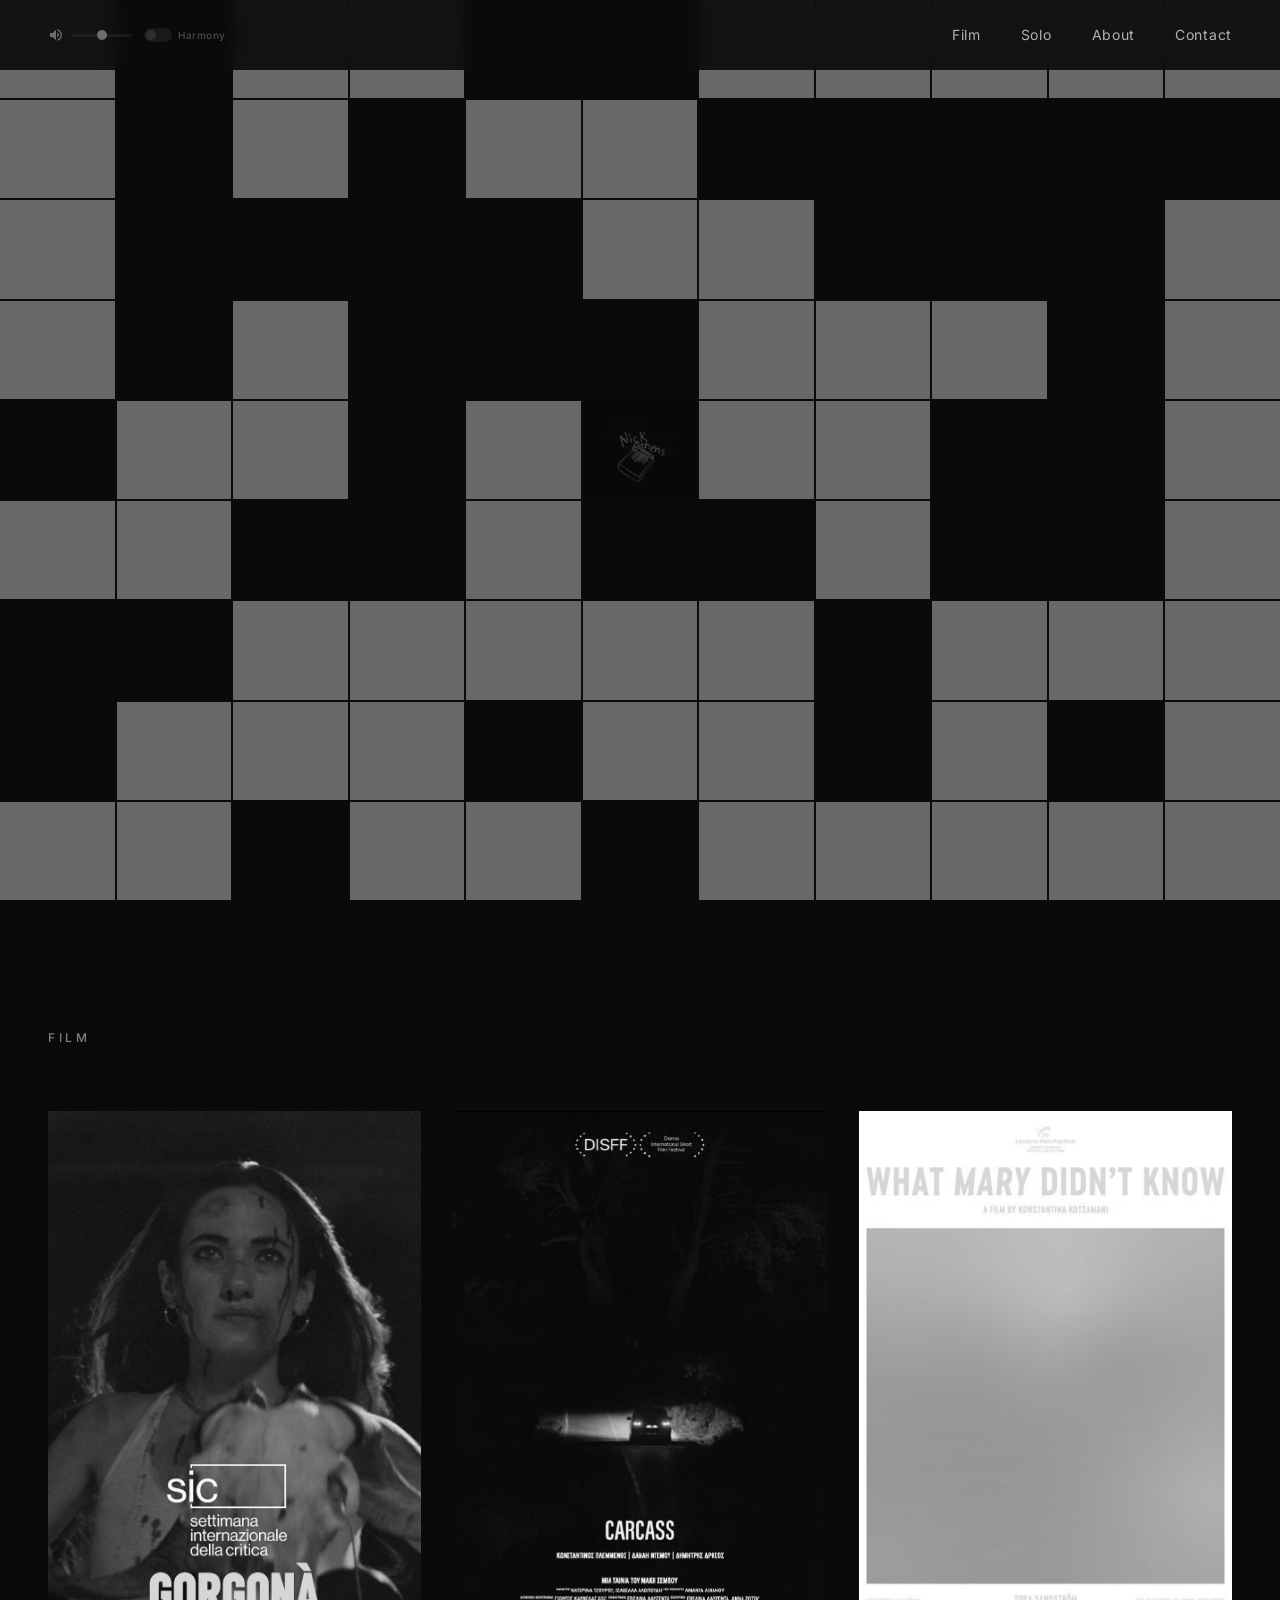
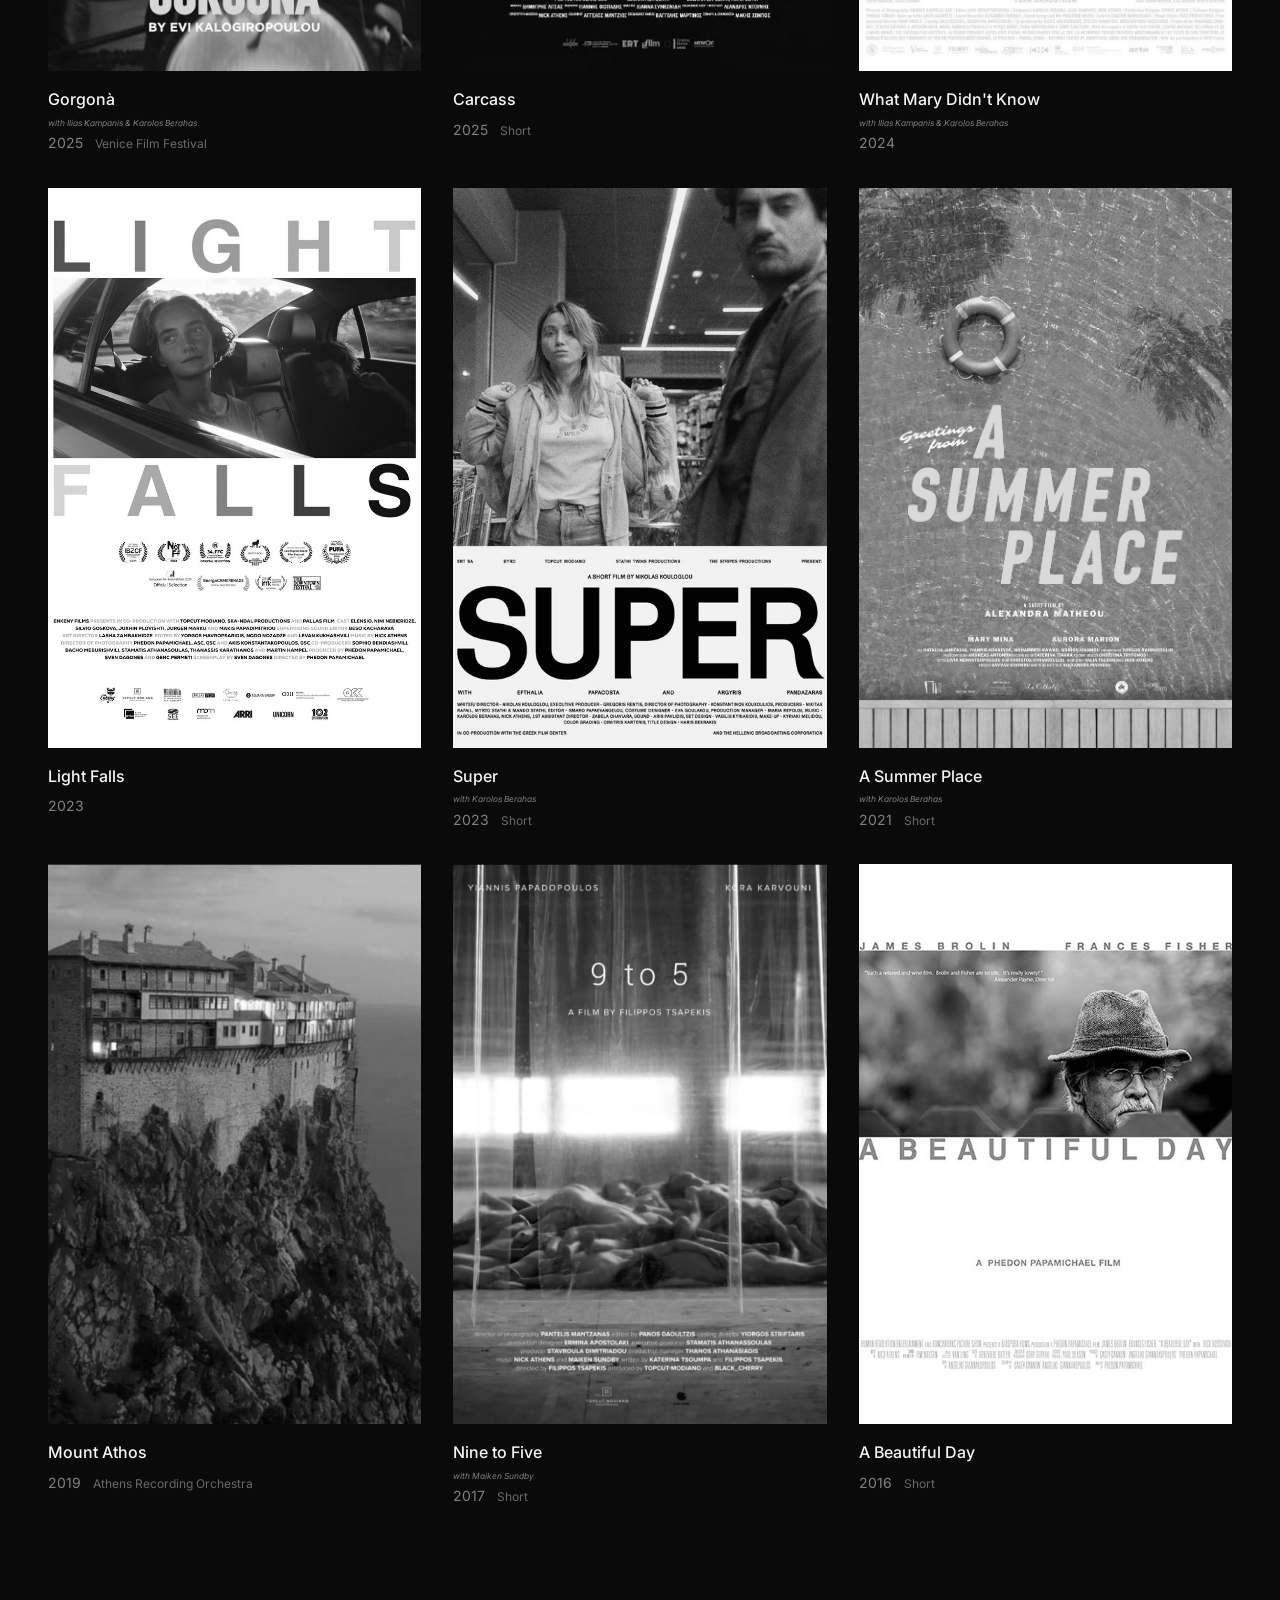
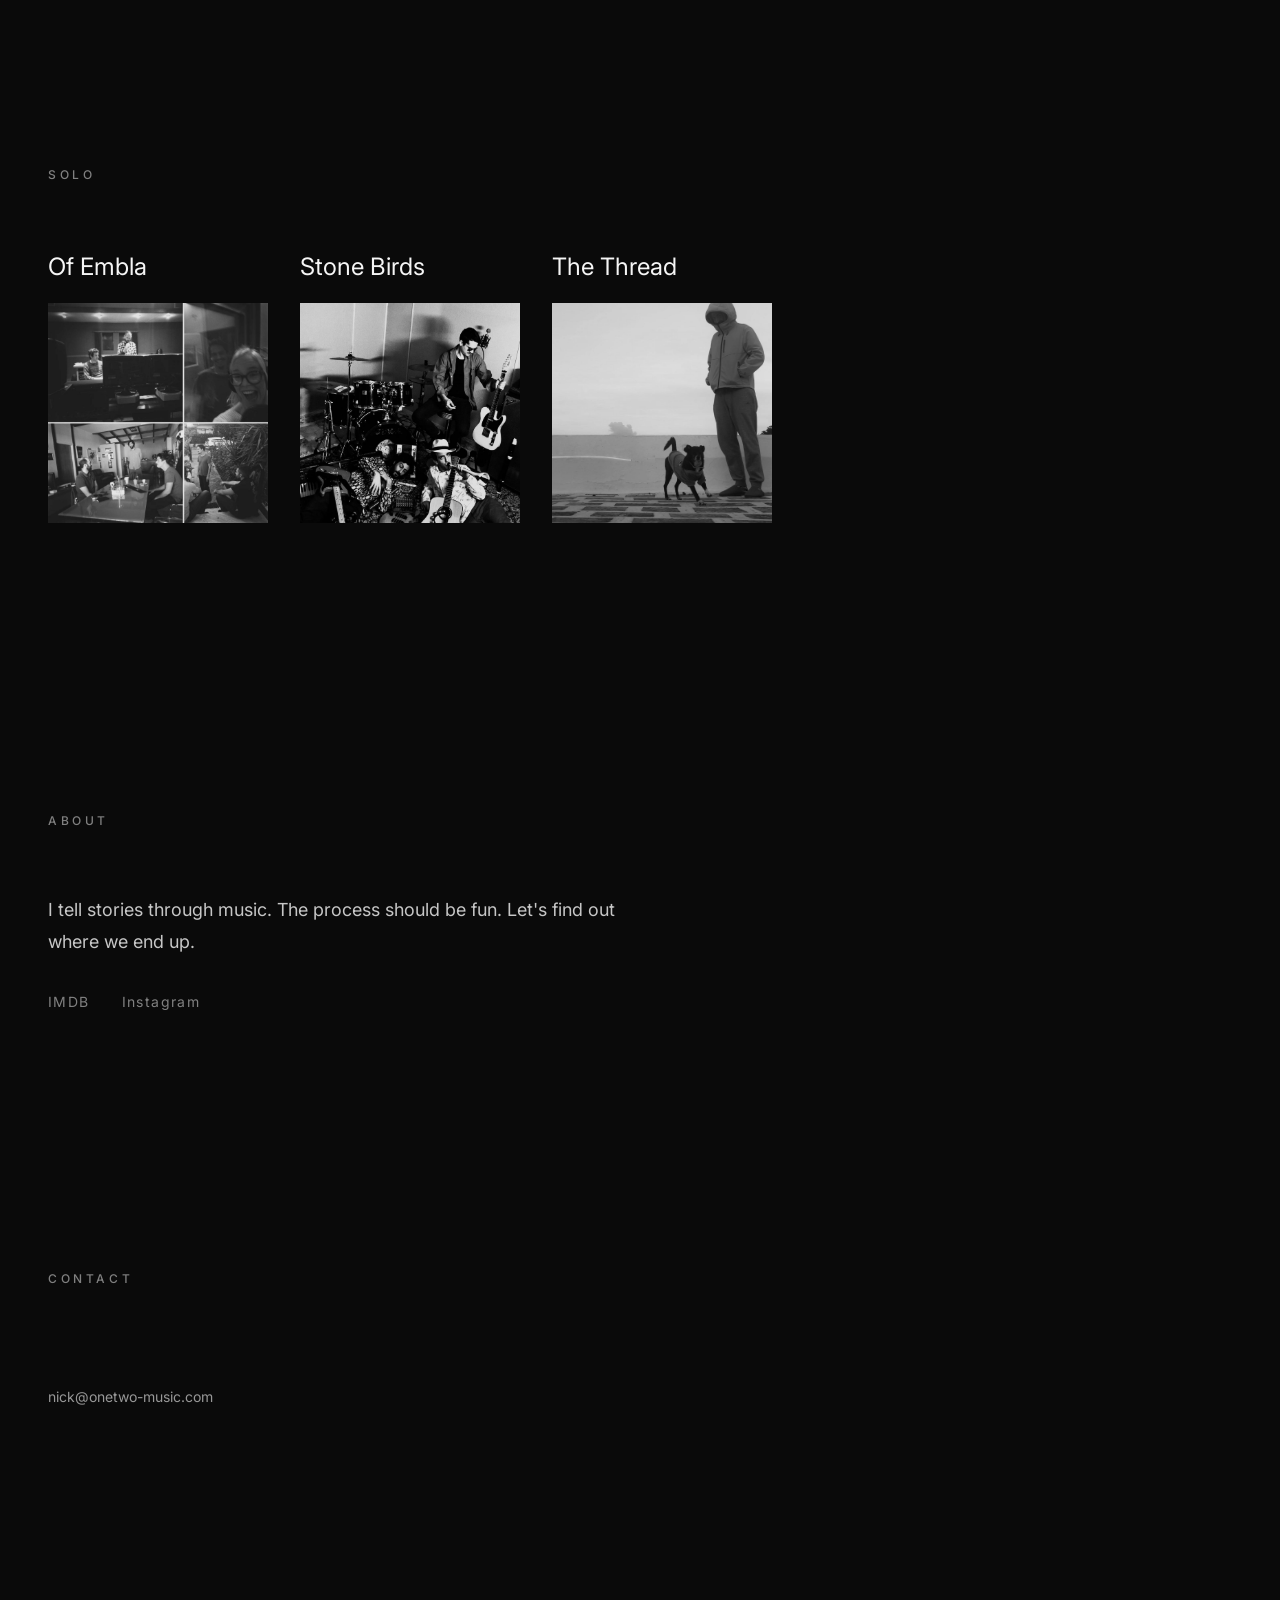
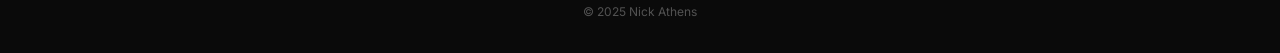
==== commit a0411fa4: "Implement Fred again.. style harmonies Based on interval analysis of solo, scared, hardstyle2, stayi" ====
--- a/index.html
+++ b/index.html
@@ -316,7 +316,7 @@
                     <span class="synth-manual-effect">Notes build intelligent chords based on what's already playing</span>
                 </div>
             </div>
-            <p class="synth-manual-harmony-note">When Harmony is on: first note plays an open 5th. Subsequent notes adapt - same pitch family adds power, 5th relationships stack beautifully, complex textures simplify to single notes.</p>
+            <p class="synth-manual-harmony-note">Fred again.. style harmonies: minor 6ths for melancholy, perfect 5ths for power, minor 2nds for grit. Modal and ambiguous - never too clean. Density-aware voicing keeps textures from getting muddy.</p>
             <p class="synth-manual-tip">Color follows sound: vertical = warmth, horizontal = brightness</p>
         </div>
     </div>
--- a/css/style.css
+++ b/css/style.css
@@ -589,8 +589,8 @@
 
 /* Contact Section */
 .contact-content {
-    text-align: center;
-    padding: 4rem 0;
+    text-align: left;
+    padding: 2rem 0;
 }
 
 .contact-content p {
@@ -600,10 +600,11 @@
 }
 
 .contact-email {
-    font-size: 1rem;
+    font-size: 0.875rem;
     color: var(--white);
     text-decoration: none;
     font-weight: 400;
+    opacity: 0.6;
     transition: opacity var(--transition);
 }
 
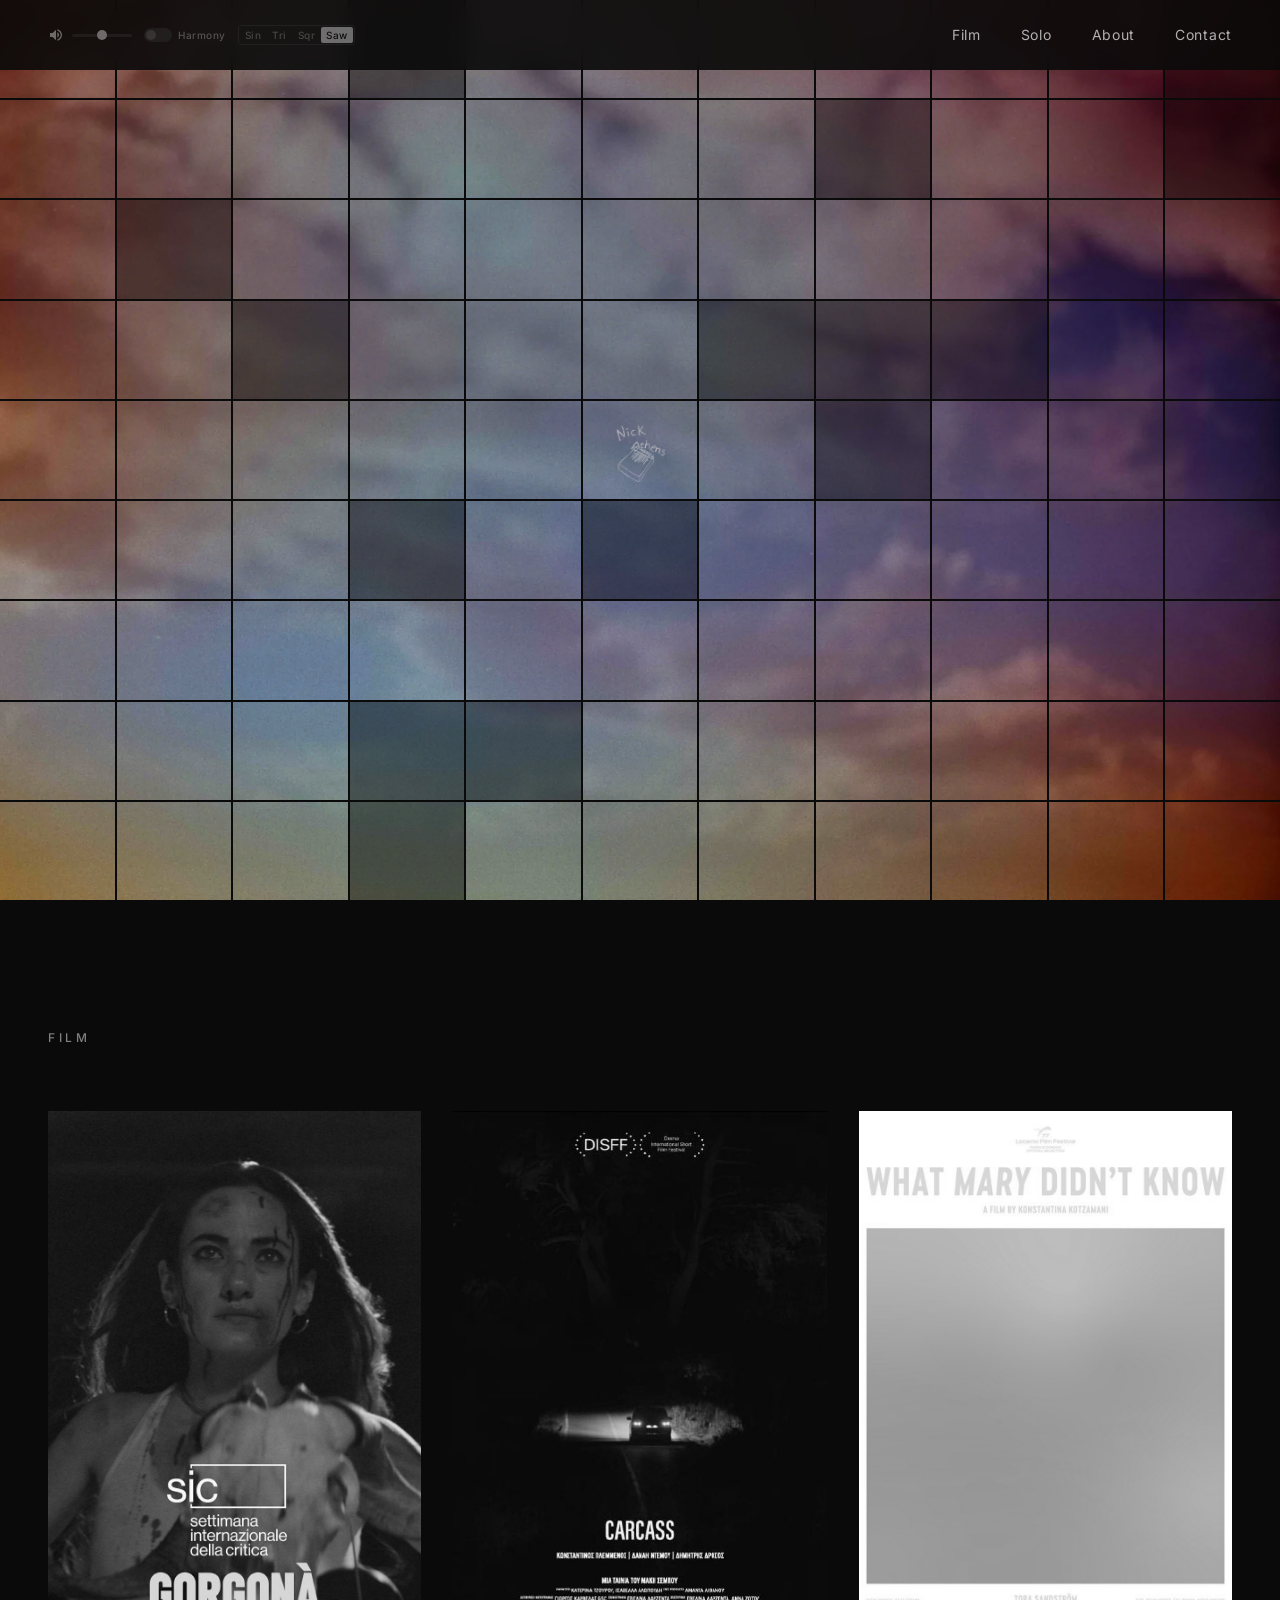
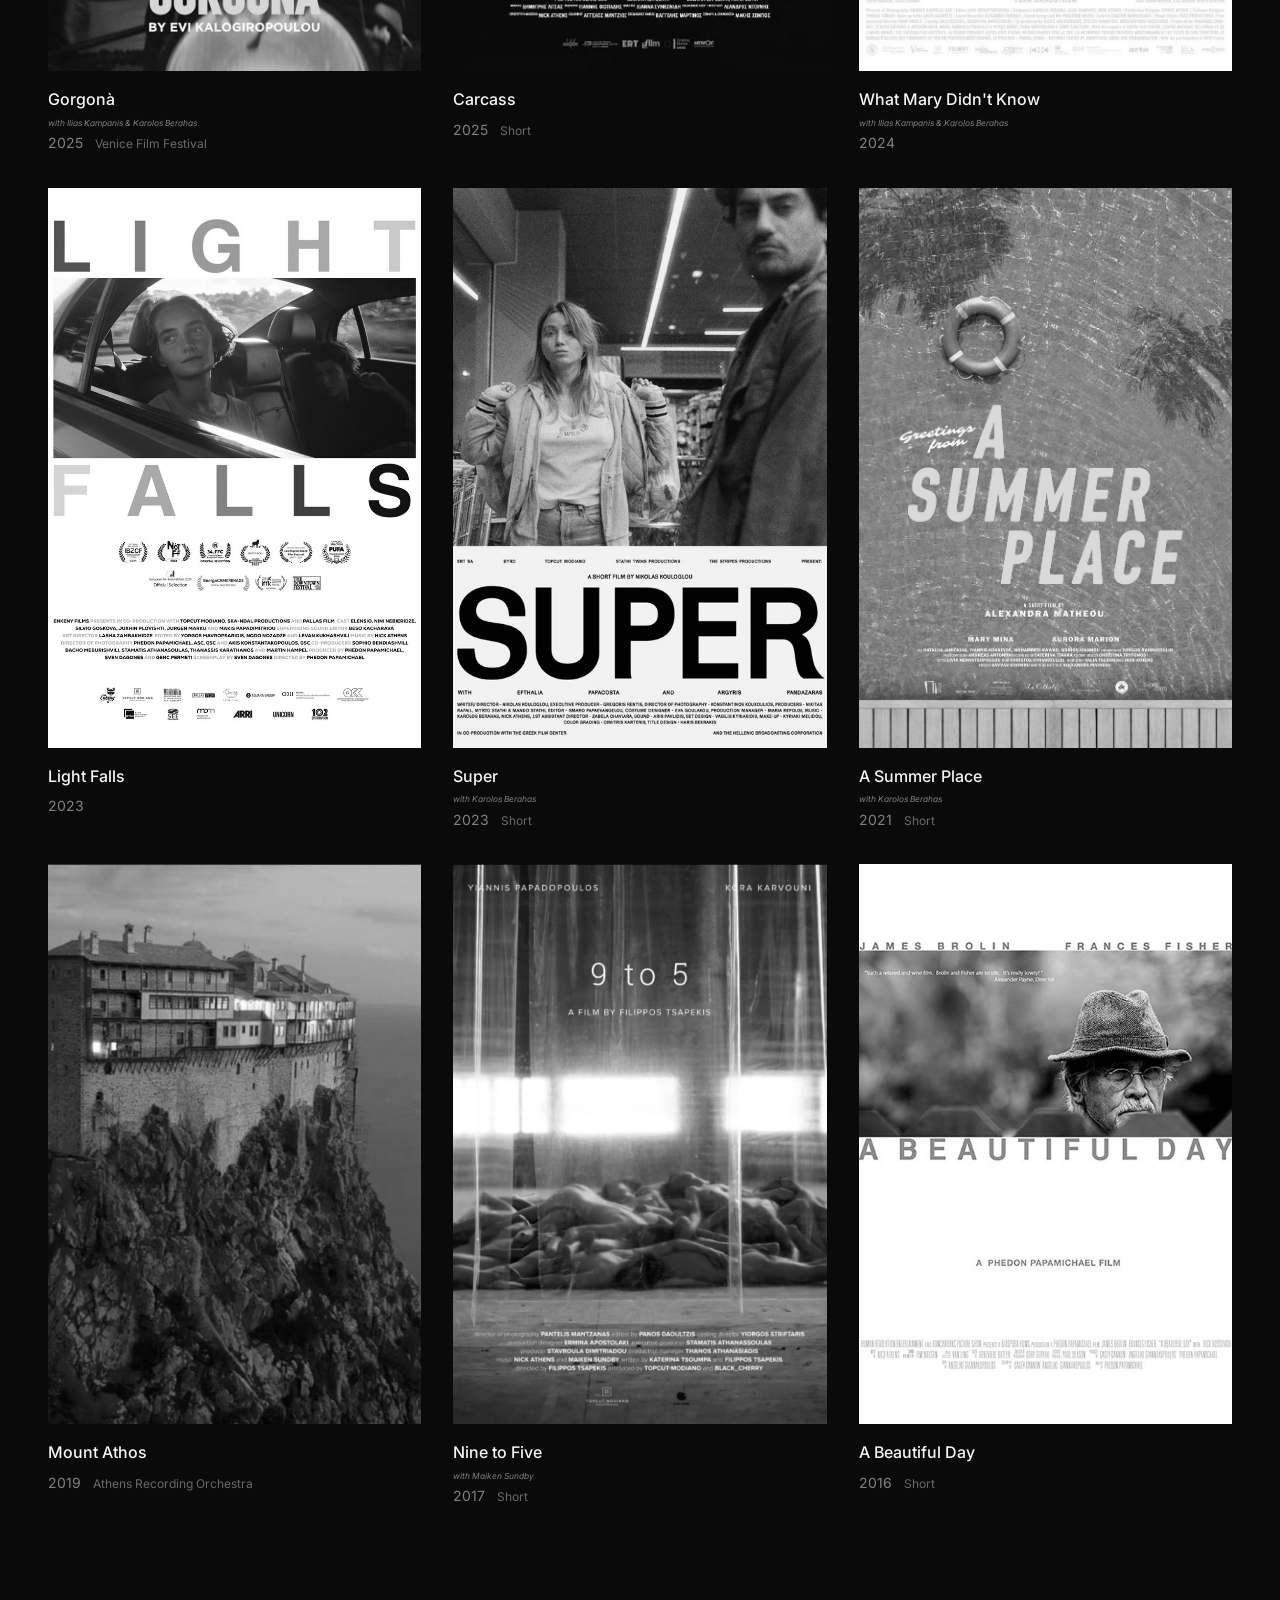
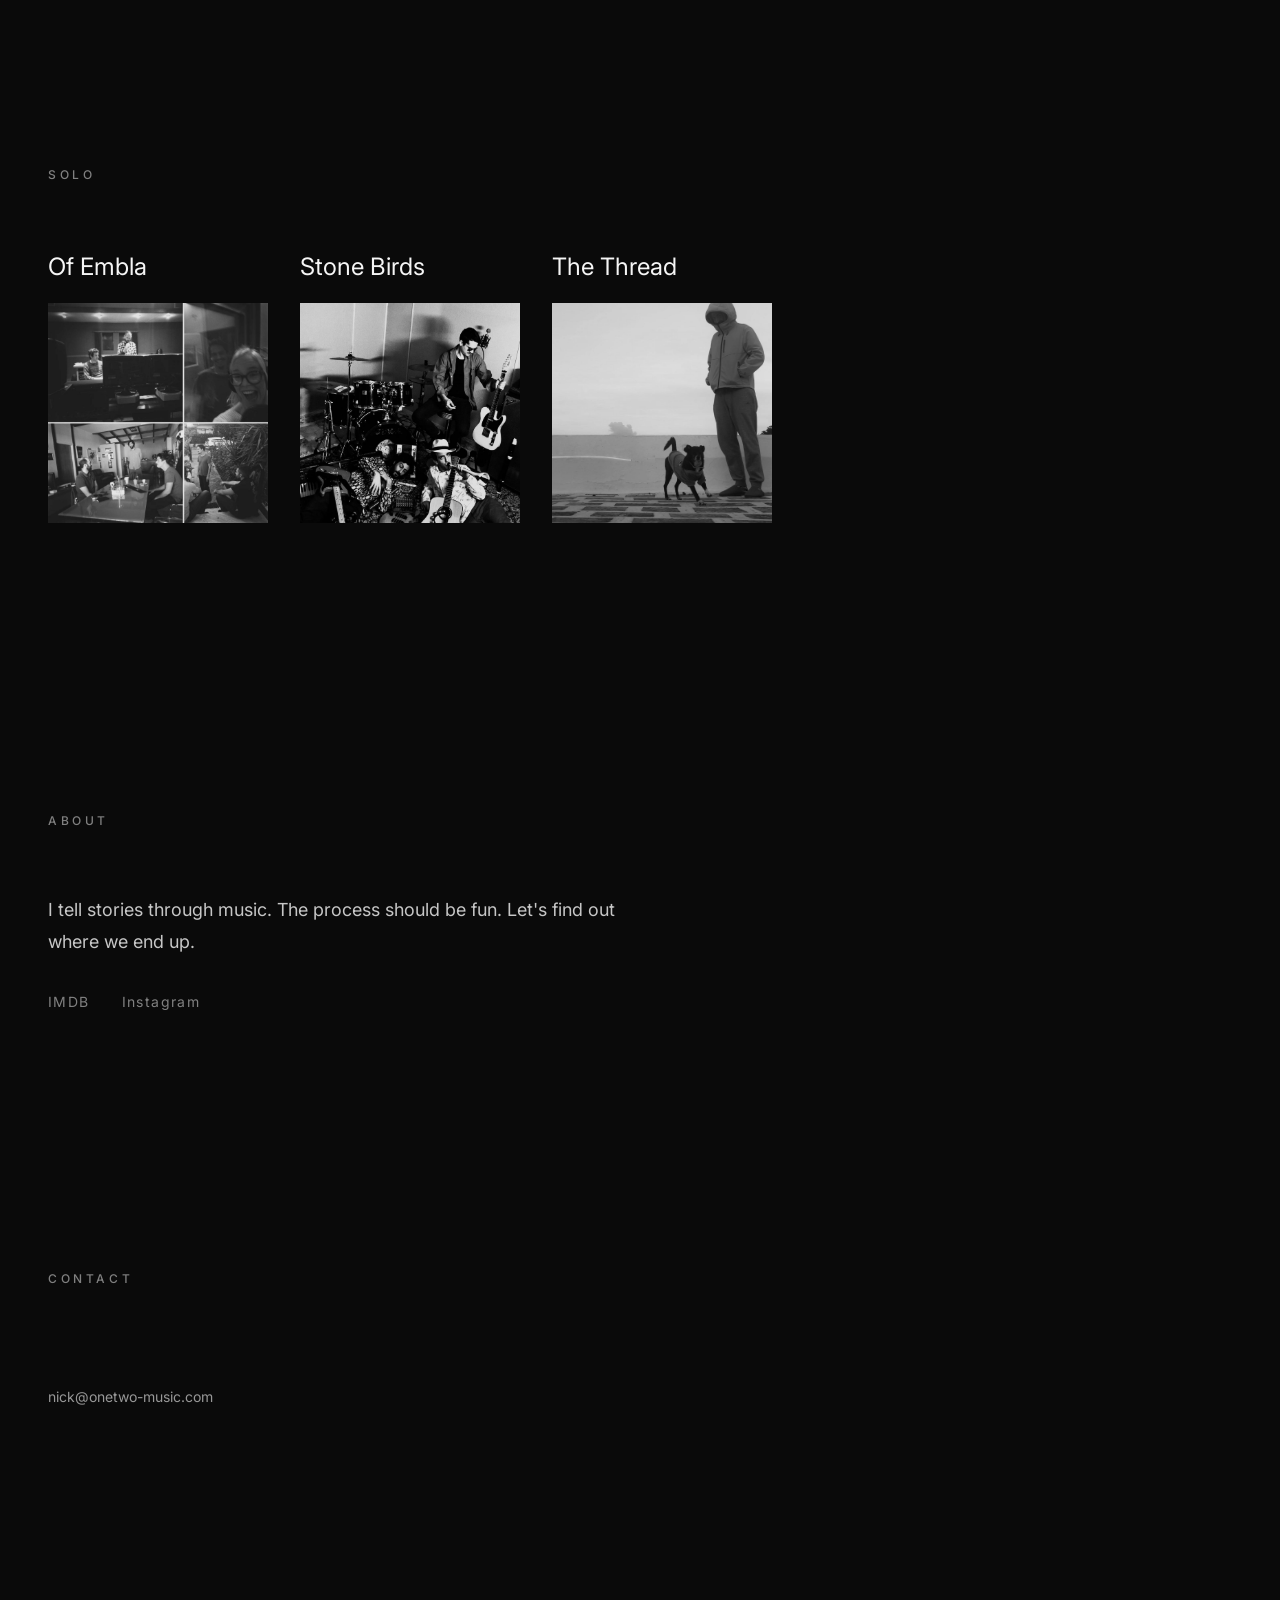
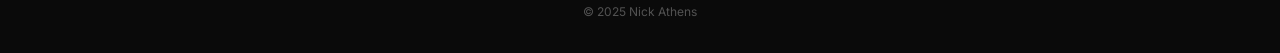
==== commit 0667b9cd: "synth: pick the oscillator shape from the nav Four shapes beside Harmony, sine through saw, saw stil" ====
--- a/index.html
+++ b/index.html
@@ -74,6 +74,12 @@
                 <span class="harmony-toggle-slider"></span>
                 <span class="harmony-toggle-label">Harmony</span>
             </label>
+            <div class="wave-select" id="waveSelect" role="radiogroup" aria-label="Waveform">
+                <button type="button" class="wave-option" data-wave="sine" role="radio" aria-checked="false" title="Sine - pure, no overtones">Sin</button>
+                <button type="button" class="wave-option" data-wave="triangle" role="radio" aria-checked="false" title="Triangle - soft and hollow">Tri</button>
+                <button type="button" class="wave-option" data-wave="square" role="radio" aria-checked="false" title="Square - hollow and reedy">Sqr</button>
+                <button type="button" class="wave-option" data-wave="sawtooth" role="radio" aria-checked="false" title="Saw - bright, stringlike">Saw</button>
+            </div>
         </div>
         <div class="nav-links">
             <a href="#film">Film</a>
@@ -305,6 +311,17 @@
                     <span class="synth-manual-effect">Pitch bend (5ths up/down)</span>
                 </div>
             </div>
+            <h4>Waveform</h4>
+            <div class="synth-manual-chords">
+                <div class="synth-manual-item">
+                    <span class="synth-manual-chord">Sin / Tri</span>
+                    <span class="synth-manual-effect">Pure and soft, few overtones for the filter to work on</span>
+                </div>
+                <div class="synth-manual-item">
+                    <span class="synth-manual-chord">Sqr / Saw (default)</span>
+                    <span class="synth-manual-effect">Rich and bright, the drag gestures bite hardest here</span>
+                </div>
+            </div>
             <h4>Smart Harmony</h4>
             <div class="synth-manual-chords">
                 <div class="synth-manual-item">
--- a/css/style.css
+++ b/css/style.css
@@ -143,6 +143,42 @@
     opacity: 1;
 }
 
+/* Waveform Select */
+.wave-select {
+    display: flex;
+    align-items: center;
+    gap: 1px;
+    border: 1px solid var(--gray-mid);
+    border-radius: 3px;
+    padding: 1px;
+}
+
+.wave-option {
+    background: transparent;
+    border: none;
+    border-radius: 2px;
+    padding: 2px 5px;
+    font-family: inherit;
+    font-size: 10px;
+    font-weight: 500;
+    letter-spacing: 0.05em;
+    line-height: 1.2;
+    color: var(--white);
+    opacity: 0.55;
+    cursor: pointer;
+    transition: all var(--transition);
+}
+
+.wave-option:hover {
+    opacity: 1;
+}
+
+.wave-option.is-active {
+    background: var(--white);
+    color: var(--black);
+    opacity: 1;
+}
+
 .synth-volume-icon {
     width: 16px;
     height: 16px;
@@ -242,20 +278,55 @@
     grid-template-columns: repeat(var(--cols, 12), 1fr);
     grid-template-rows: repeat(var(--rows, 8), 1fr);
     gap: 2px;
-    opacity: 0.4;
-}
-
+    opacity: var(--hero-opacity, 0.8);
+}
+
+/* Each cell carries its own slice of the hero photo. JS sets background-size
+   and background-position per cell so the slices reassemble into one image
+   across the gaps. The white background is the fallback if the photo fails.
+   No isolation here on purpose: the tint's blend already sees only this cell,
+   because the cell's own background is painted directly beneath it and cells
+   never overlap. isolation: isolate was tried and measured to change zero
+   pixels, in the cell and in a band around it, at every grid opacity. */
 .hero-grid .cell {
-    background: var(--white);
+    position: relative;
+    background-color: var(--white);
+    background-repeat: no-repeat;
     transition: opacity 0.5s ease;
 }
 
+/* A resting cell dims rather than disappearing. At opacity 0 it punched a black
+   hole through the photo; the sky has to stay continuous across the whole grid.
+   Dimming toward black drains the colour with the light, so the saturation is
+   put back: measured on one cell, it lifts saturation 0.163 to 0.243 and leaves
+   luma and hue where they were. Both filters carry the same function list so
+   the swap between resting and held interpolates instead of snapping. */
 .hero-grid .cell.off {
-    opacity: 0;
+    opacity: var(--hero-off, 0.55);
+    filter: brightness(1) saturate(1.35);
+}
+
+/* Synth colour layer. mix-blend-mode: color takes its hue and saturation from
+   this layer and its luminance from the photo underneath, so a held cell reads
+   as that piece of sky in a colour, keeping every cloud edge and every grain,
+   instead of covering it with a flat block. */
+.hero-grid .cell .tint {
+    position: absolute;
+    inset: 0;
+    background-color: transparent;
+    mix-blend-mode: color;
+    opacity: var(--hero-tint, 1);
+    pointer-events: none;
+}
+
+/* The held cell also lifts, because hue alone is a quiet signal on a dark
+   slice. Luma only: the photo's own contrast is untouched. */
+.hero-grid .cell.playing {
+    filter: brightness(var(--hero-play-lift, 1.35)) saturate(1);
 }
 
 .hero-grid .cell.logo-cell {
-    background: #000;
+    background-color: #000;
     opacity: 1;
     display: flex;
     align-items: center;
@@ -264,12 +335,16 @@
     overflow: hidden;
 }
 
+/* The logo art is black ink on white. invert makes it white ink on black, and
+   screen then drops that black to nothing, so the mark floats on the photo
+   instead of sitting on a plate. */
 .hero-grid .cell.logo-cell .logo-img {
     width: 100%;
     height: 100%;
     object-fit: cover;
     object-position: center center;
     filter: invert(1);
+    mix-blend-mode: screen;
 }
 
 /* Sections */
@@ -760,6 +835,11 @@
         font-size: 9px;
     }
 
+    .wave-option {
+        font-size: 9px;
+        padding: 2px 3px;
+    }
+
     .nav-links {
         display: none;
         position: absolute;
@@ -807,6 +887,32 @@
 @media (max-width: 480px) {
     .film-grid {
         grid-template-columns: 1fr;
+    }
+}
+
+/* Narrow phones: the fourth control fits, but only once the whole cluster
+   tightens. Measured at 320px, where the bar otherwise ends exactly on the menu
+   button. Same order, nothing dropped. */
+@media (max-width: 400px) {
+    .synth-controls {
+        gap: 6px;
+    }
+
+    .synth-volume {
+        gap: 5px;
+    }
+
+    .synth-volume-slider {
+        width: 30px;
+    }
+
+    .wave-select {
+        gap: 0;
+    }
+
+    .wave-option {
+        padding: 2px;
+        letter-spacing: 0;
     }
 }
 
